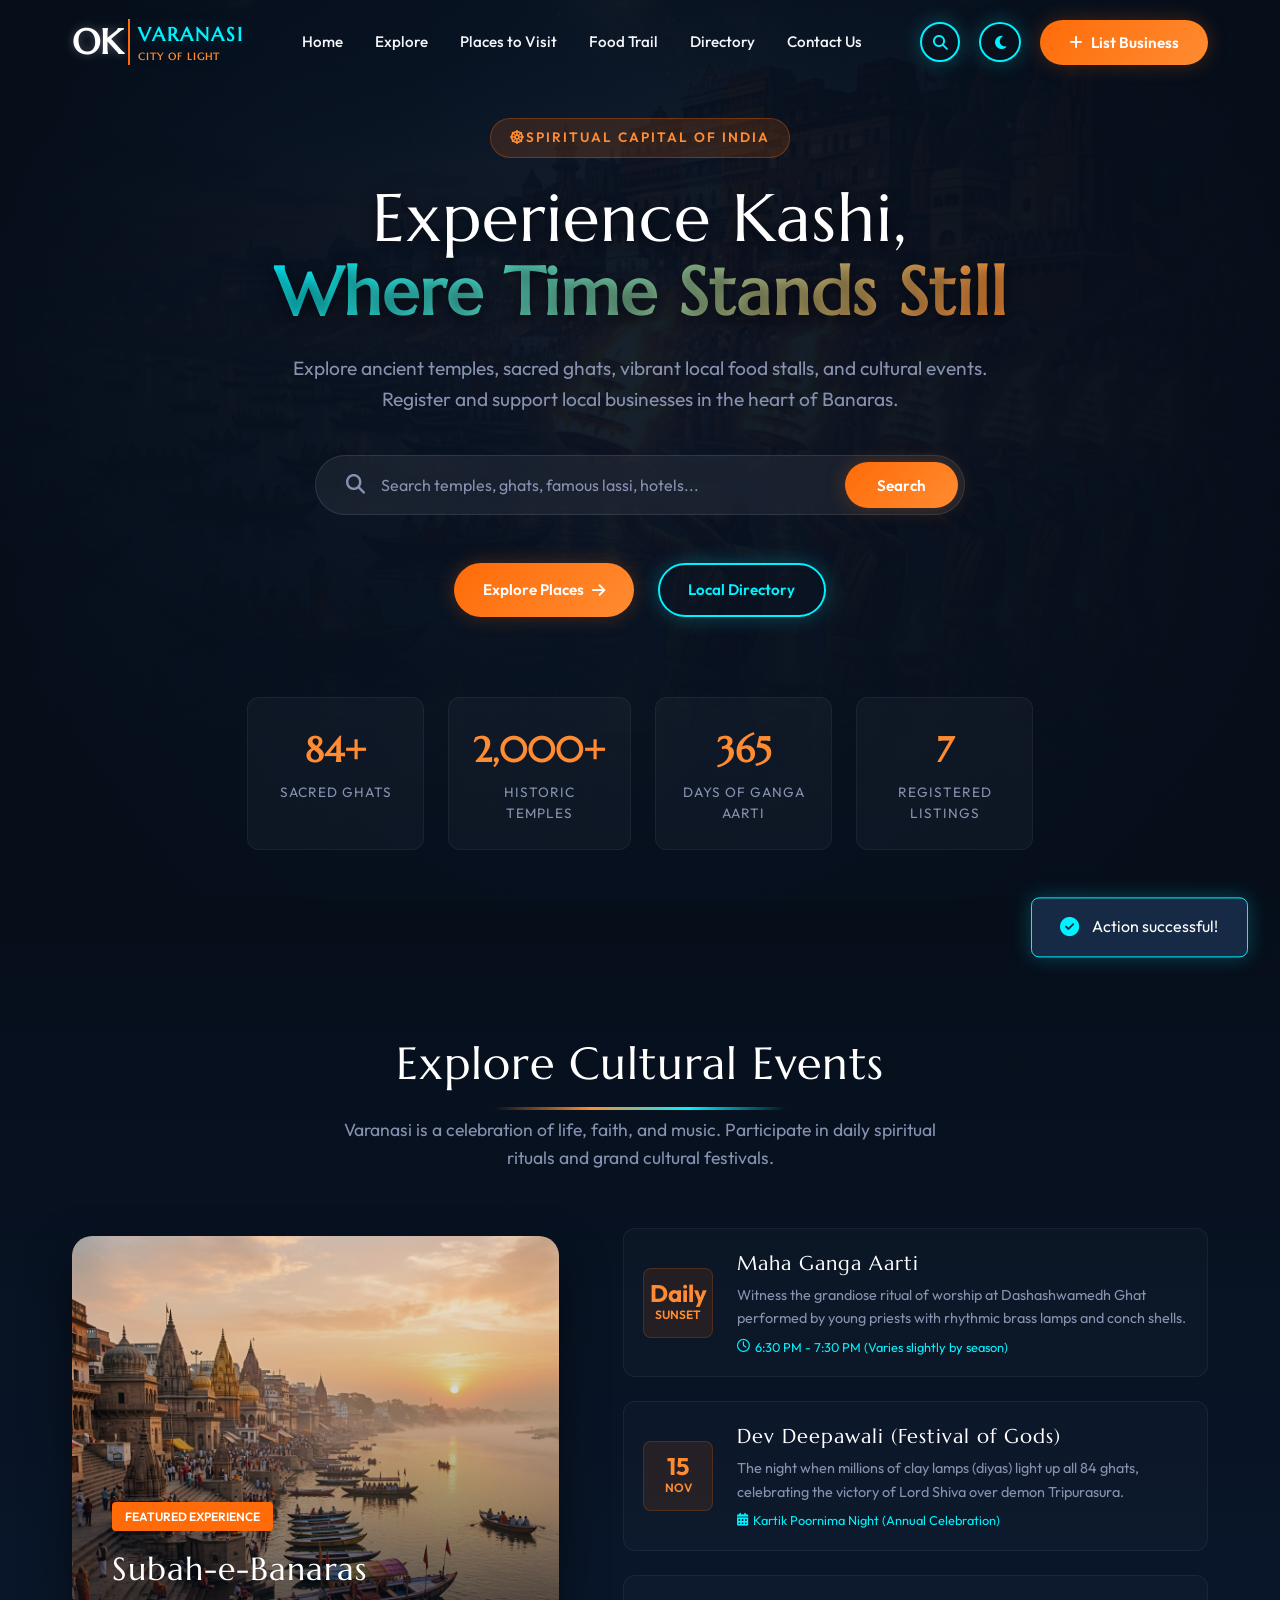
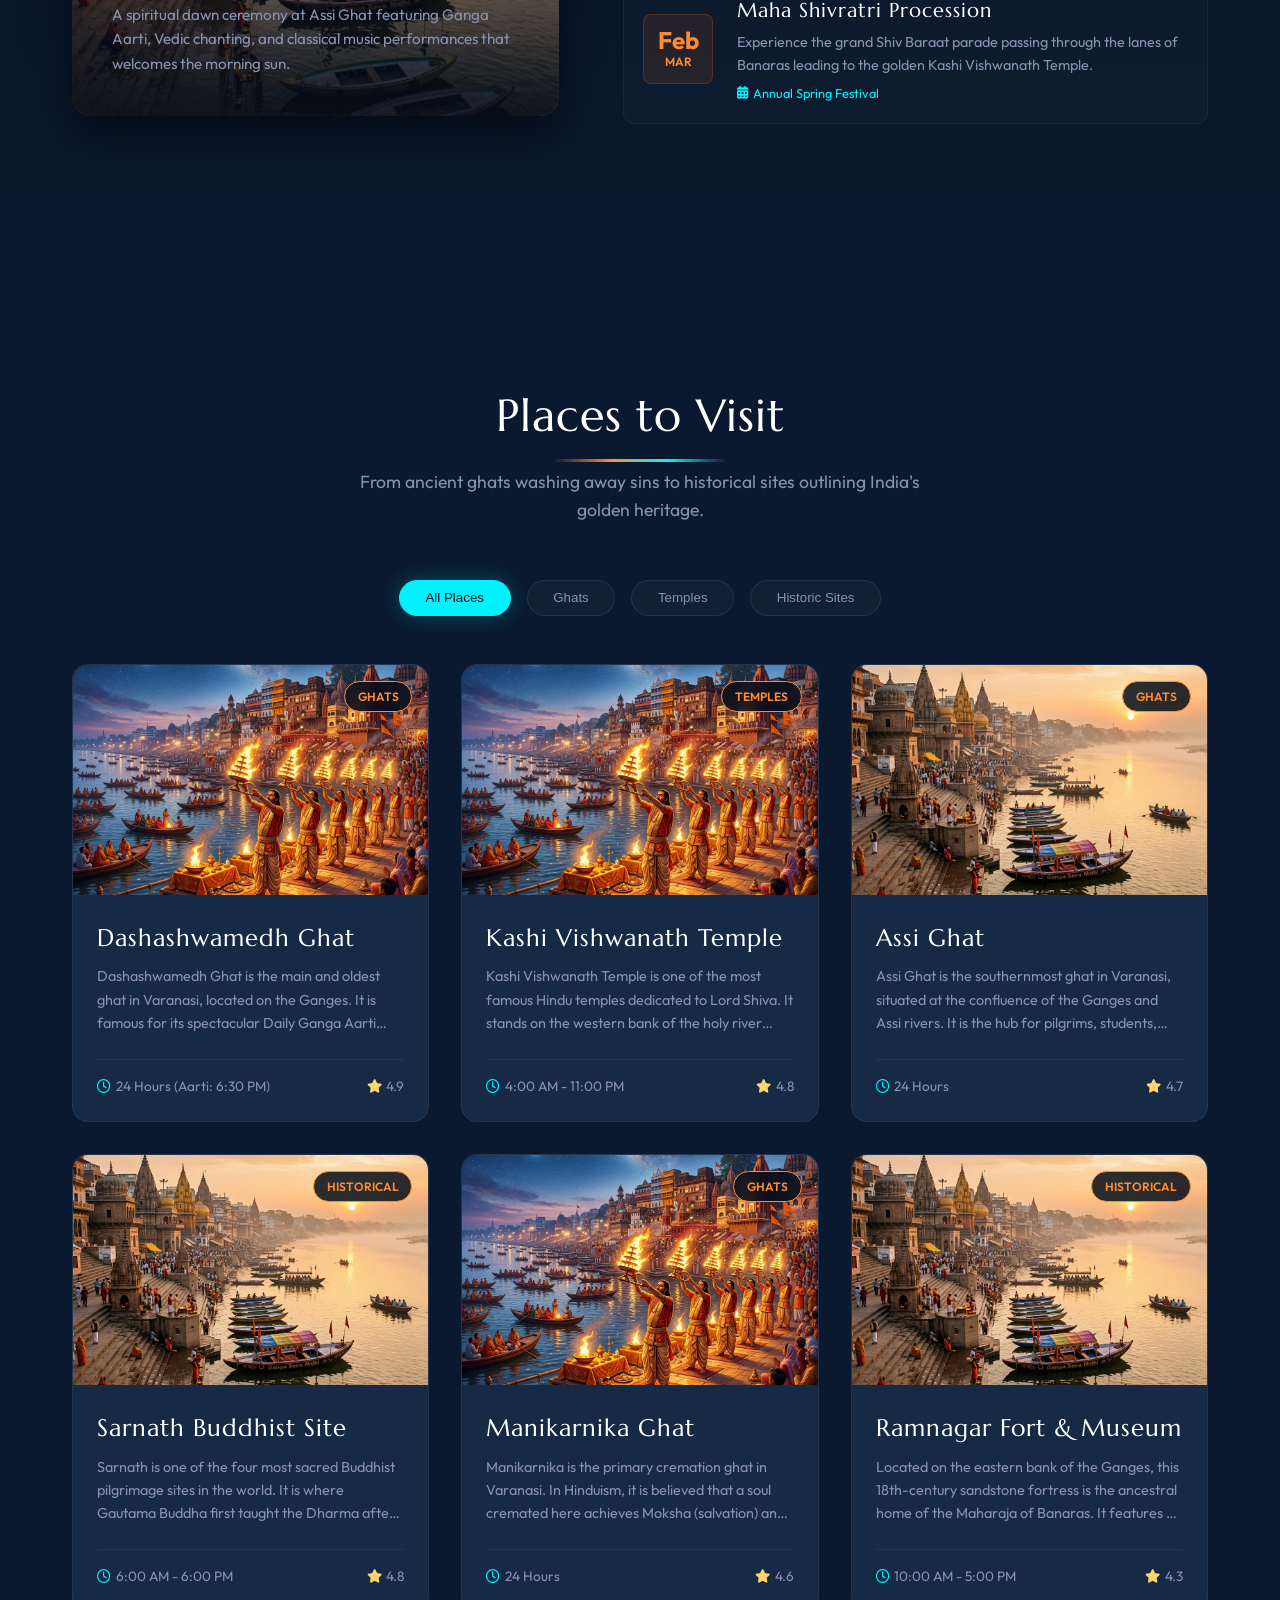
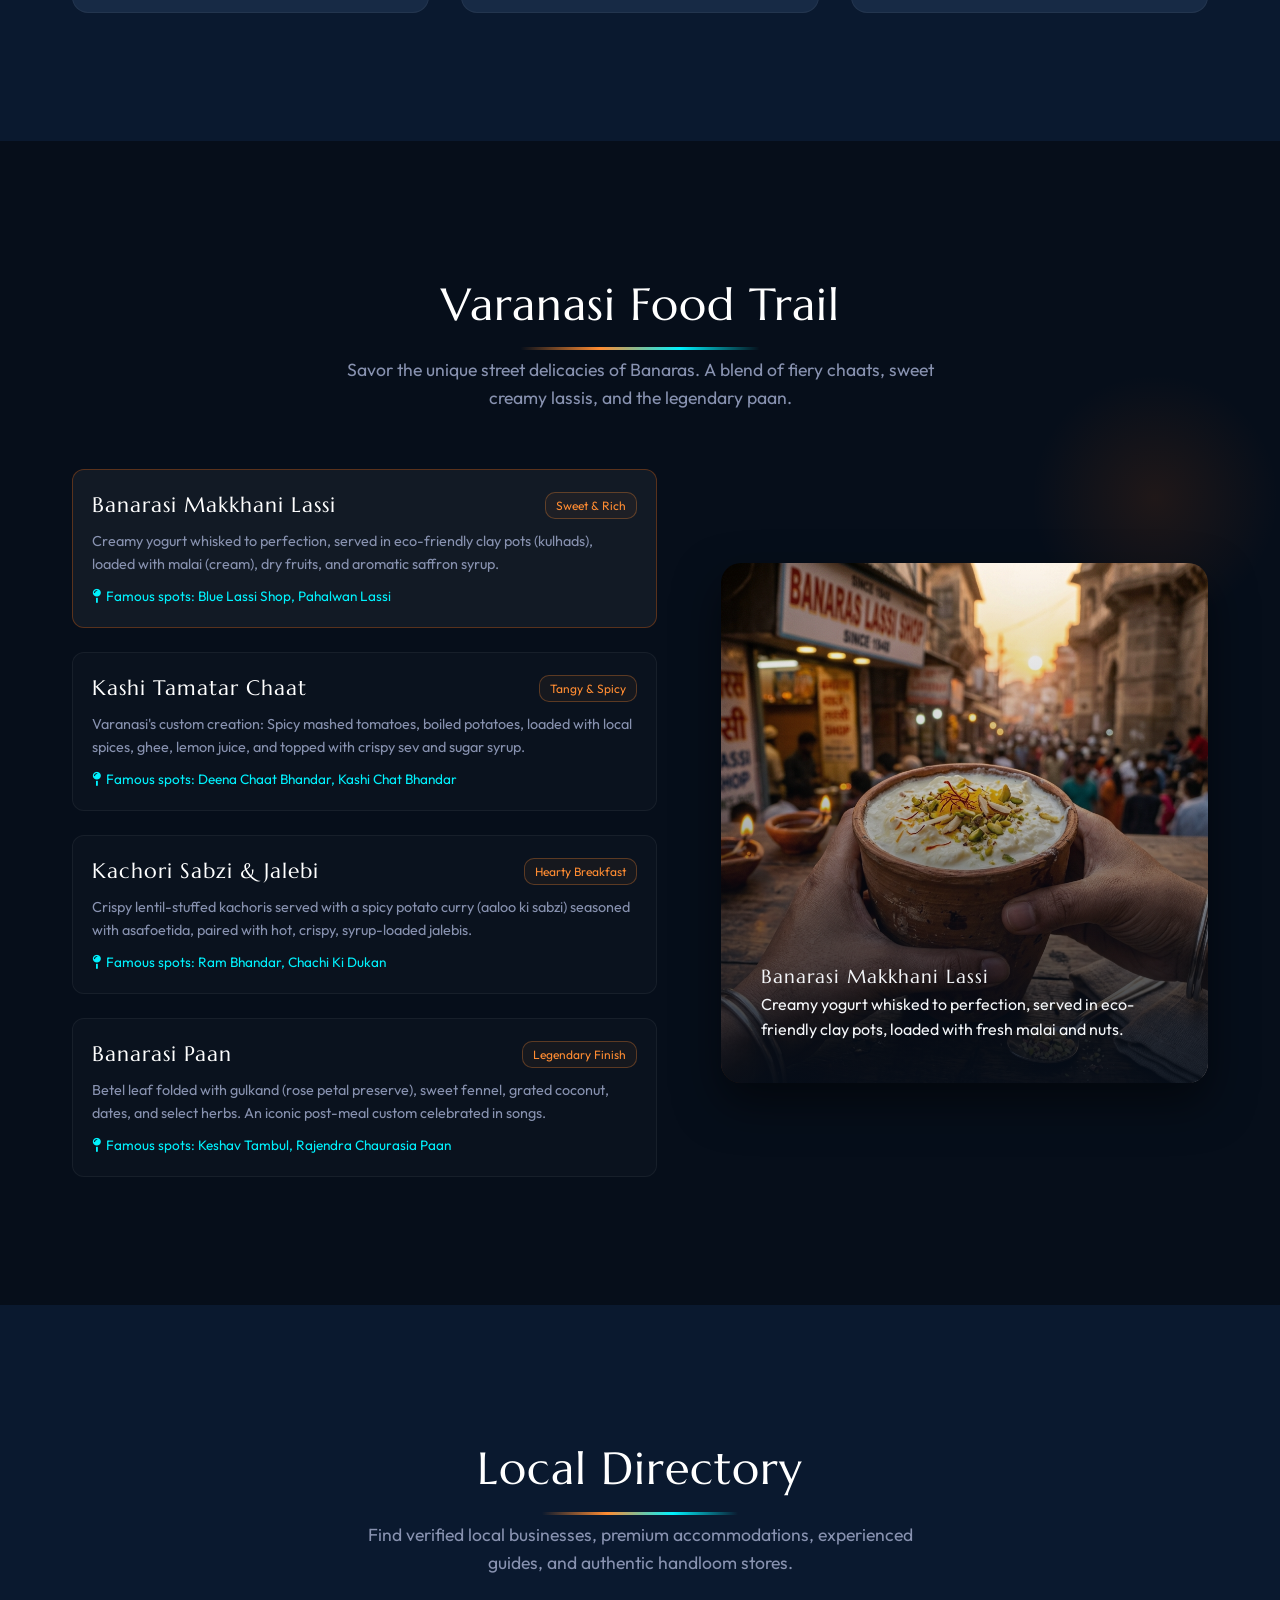
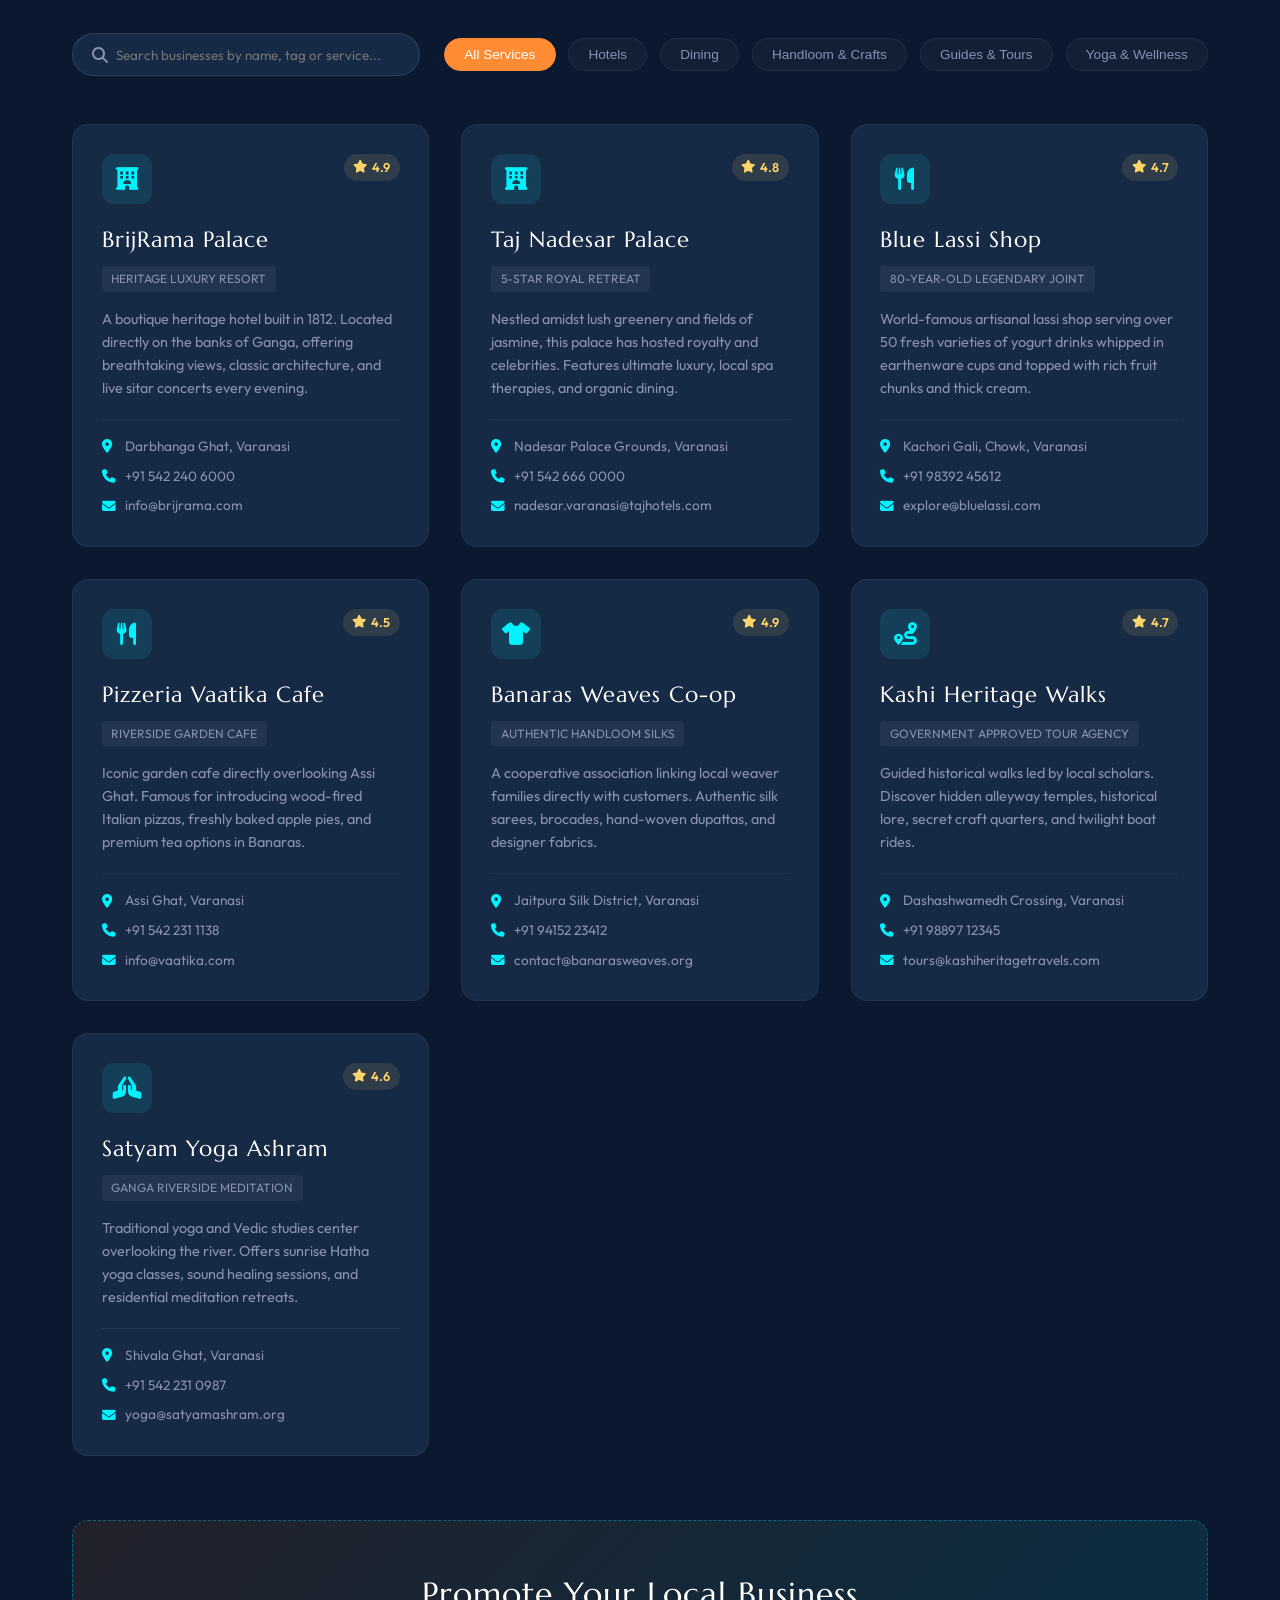
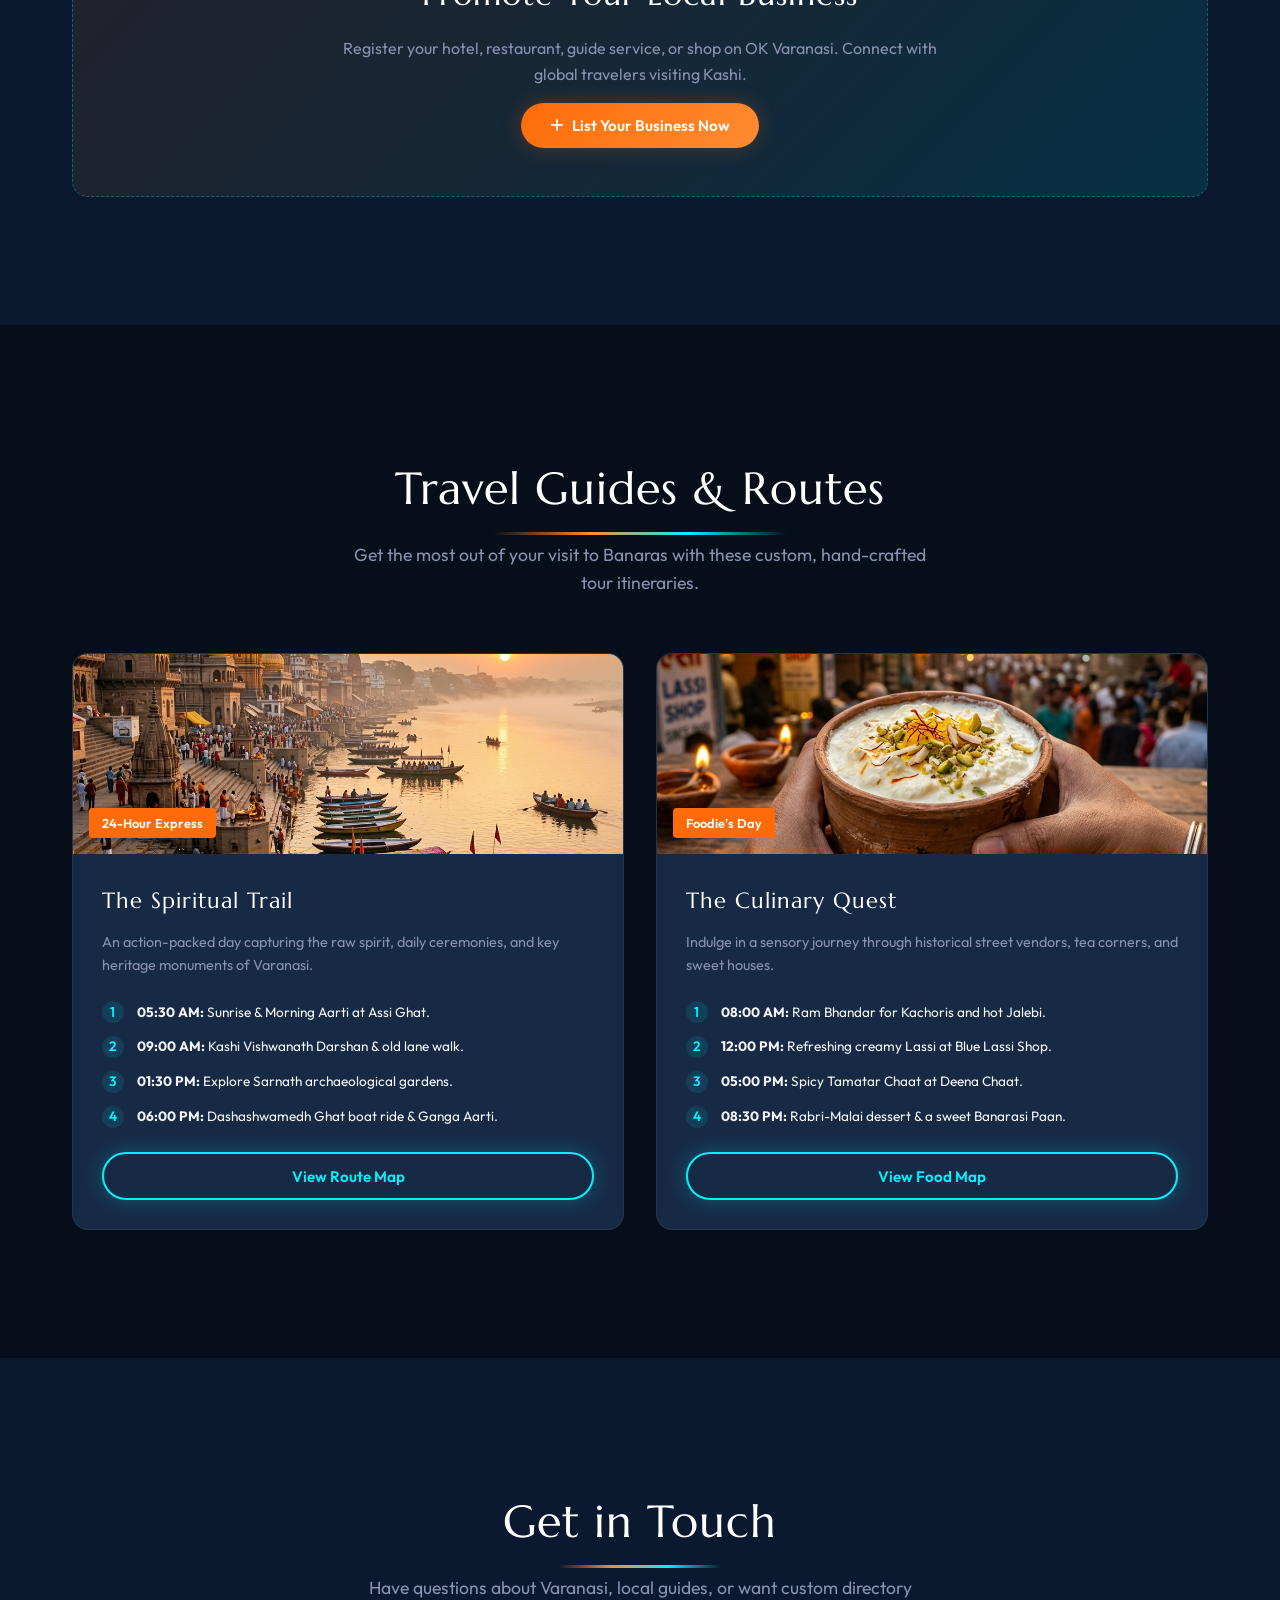
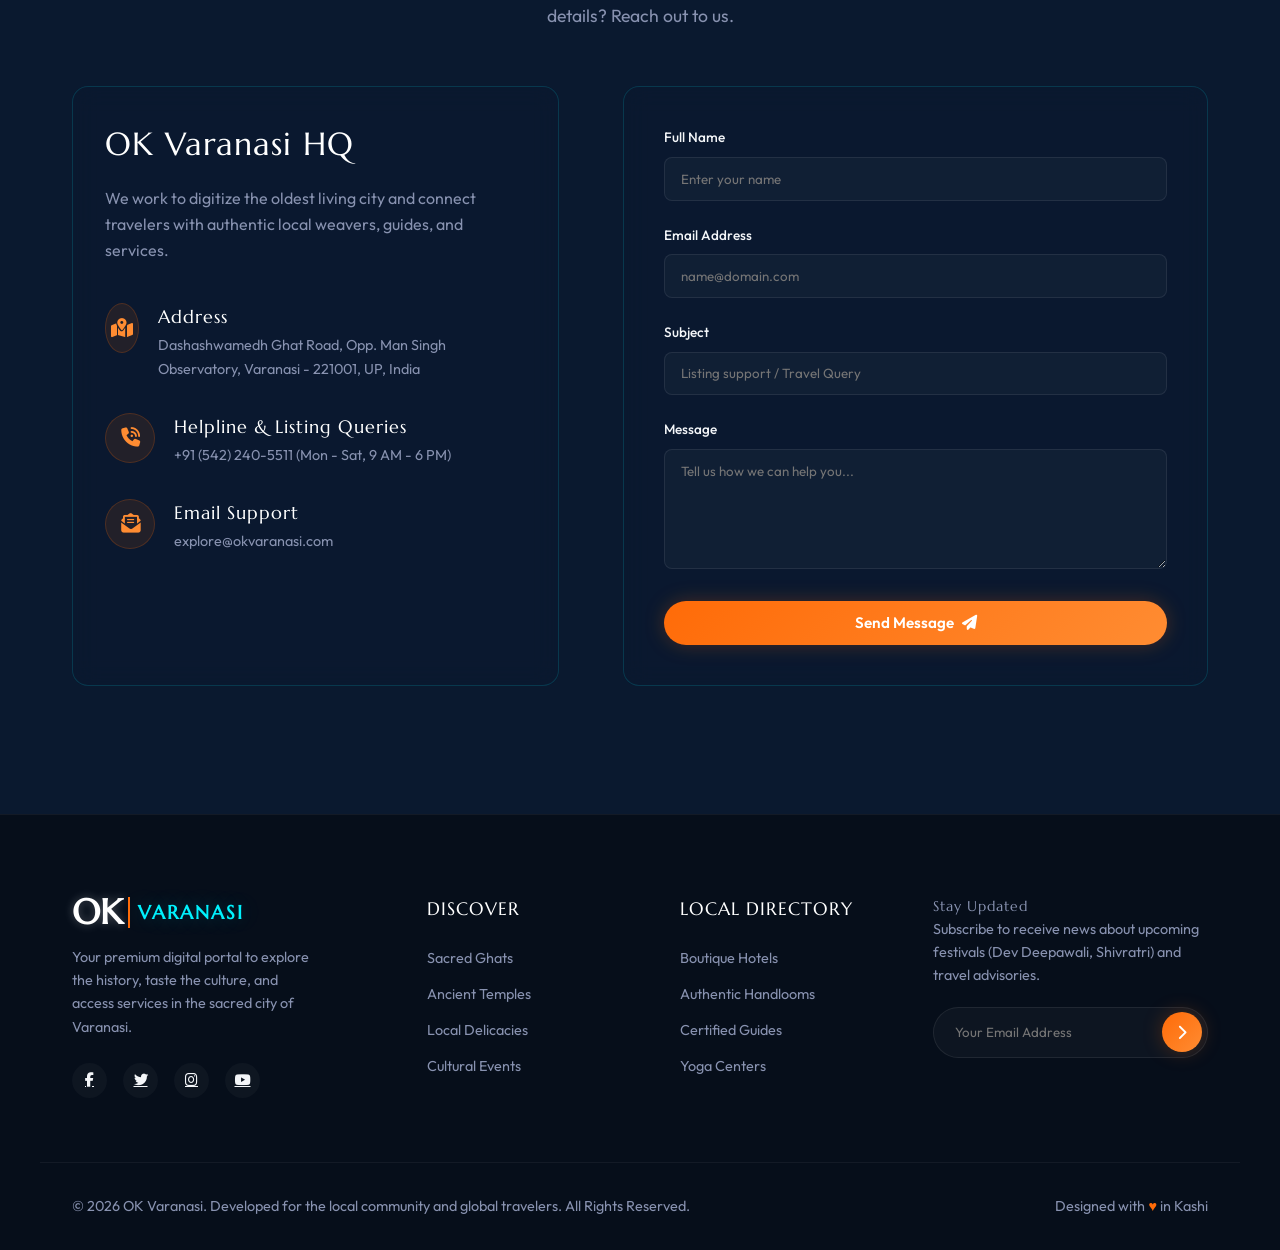
==== index.html @ 02445ad6 "create a page create a page and add dark and bright moo dand also add places page in this page  in t" ====
<!DOCTYPE html>
<html lang="en">
<head>
  <meta charset="UTF-8">
  <meta name="viewport" content="width=device-width, initial-scale=1.0">
  
  <!-- SEO Tags -->
  <title>OK Varanasi - Local Directory & Travel Guide to Varanasi City</title>
  <meta name="description" content="Discover Varanasi (Kashi), the spiritual capital of India. Explore top attractions (Ghats, Temples), local food trails, upcoming cultural events, travel guides, and a comprehensive local business directory.">
  <meta name="keywords" content="Varanasi, Kashi, Ghats, Temples, Ganga Aarti, Assi Ghat, Kashi Vishwanath, Banaras, Local Directory, Varanasi Guide">
  
  <!-- Google Fonts & Icon Libraries -->
  <link rel="stylesheet" href="https://cdnjs.cloudflare.com/ajax/libs/font-awesome/6.4.0/css/all.min.css">
  
  <!-- Local Styles -->
  <link rel="stylesheet" href="styles.css">
</head>
<body>

  <!-- Header Navigation -->
  <header id="main-header">
    <div class="container nav-container">
      <a href="#" class="logo" id="header-logo">
        <div class="logo-ok">OK</div>
        <div class="logo-varanasi">
          VARANASI
          <span class="logo-tagline">CITY OF LIGHT</span>
        </div>
      </a>
      
      <nav>
        <ul class="nav-menu" id="nav-menu">
          <li class="nav-item"><a href="#home">Home</a></li>
          <li class="nav-item"><a href="#explore">Explore</a></li>
          <li class="nav-item"><a href="places.html">Places to Visit</a></li>
          <li class="nav-item"><a href="#food">Food Trail</a></li>
          <li class="nav-item"><a href="#directory">Directory</a></li>
          <li class="nav-item"><a href="#contact">Contact Us</a></li>
          <li class="nav-item mobile-only-action">
            <button class="btn btn-primary" id="list-business-btn-mobile" style="width: 100%; margin-top: 1.5rem;">
              <i class="fa-solid fa-plus"></i> List Business
            </button>
          </li>
        </ul>
      </nav>
      
      <div class="nav-actions">
        <button class="btn btn-secondary btn-icon" id="quick-search-trigger" title="Quick Search">
          <i class="fa-solid fa-magnifying-glass"></i>
        </button>

        <button class="btn btn-secondary btn-icon" id="theme-toggle" title="Toggle theme" aria-label="Toggle theme">
       <i class="fa-solid fa-moon"></i>
       </button> 
        <button class="btn btn-primary" id="list-business-btn-nav">
          <i class="fa-solid fa-plus"></i> List Business
        </button>
      </div>

      
      
      <button class="mobile-toggle" id="mobile-menu-toggle" aria-label="Toggle Navigation">
        <i class="fa-solid fa-bars"></i>
      </button>
    </div>
  </header>

  <!-- Hero Section -->
  <section class="hero" id="home">
    <div class="hero-bg"></div>
    <div class="hero-overlay"></div>
    <div class="container hero-content">
      <div class="hero-glow-tag">
        <i class="fa-solid fa-dharmachakra"></i> Spiritual Capital of India
      </div>
      <h2>Experience Kashi,<br><span>Where Time Stands Still</span></h2>
      <p class="hero-description">
        Explore ancient temples, sacred ghats, vibrant local food stalls, and cultural events. Register and support local businesses in the heart of Banaras.
      </p>
      
      <!-- Hero Search Engine -->
      <div class="hero-search-wrapper">
        <div class="hero-search">
          <i class="fa-solid fa-magnifying-glass"></i>
          <input type="text" id="main-search-input" placeholder="Search temples, ghats, famous lassi, hotels...">
          <button class="btn btn-primary" id="main-search-btn">Search</button>
        </div>
      </div>
      
      <div class="hero-actions">
        <a href="#places" class="btn btn-primary">Explore Places <i class="fa-solid fa-arrow-right"></i></a>
        <a href="#directory" class="btn btn-secondary">Local Directory</a>
      </div>
      
      <!-- Quick Counters -->
      <div class="hero-stats">
        <div class="stat-item">
          <div class="stat-number">84+</div>
          <div class="stat-label">Sacred Ghats</div>
        </div>
        <div class="stat-item">
          <div class="stat-number">2,000+</div>
          <div class="stat-label">Historic Temples</div>
        </div>
        <div class="stat-item">
          <div class="stat-number">365</div>
          <div class="stat-label">Days of Ganga Aarti</div>
        </div>
        <div class="stat-item" id="active-businesses-counter">
          <div class="stat-number">150+</div>
          <div class="stat-label">Registered Listings</div>
        </div>
      </div>
    </div>
  </section>

  <!-- Explore & Cultural Calendar Section -->
  <section class="explore-section" id="explore">
    <div class="container">
      <h2 class="section-title">Explore Cultural Events</h2>
      <p class="section-subtitle">Varanasi is a celebration of life, faith, and music. Participate in daily spiritual rituals and grand cultural festivals.</p>
      
      <div class="explore-grid">
        <div class="explore-visual">
          <img src="assets/varanasi_ghats.png" alt="Subah-e-Banaras Morning View">
          <div class="explore-visual-overlay">
            <span class="explore-tag">Featured Experience</span>
            <h3>Subah-e-Banaras</h3>
            <p>A spiritual dawn ceremony at Assi Ghat featuring Ganga Aarti, Vedic chanting, and classical music performances that welcomes the morning sun.</p>
          </div>
        </div>
        
        <div class="event-list">
          <div class="event-card" data-event="ganga-aarti">
            <div class="event-date">
              <span class="day">Daily</span>
              <span class="month">Sunset</span>
            </div>
            <div class="event-details">
              <h4>Maha Ganga Aarti</h4>
              <p>Witness the grandiose ritual of worship at Dashashwamedh Ghat performed by young priests with rhythmic brass lamps and conch shells.</p>
              <div class="event-time">
                <i class="fa-regular fa-clock"></i> 6:30 PM - 7:30 PM (Varies slightly by season)
              </div>
            </div>
          </div>
          
          <div class="event-card" data-event="dev-deepawali">
            <div class="event-date">
              <span class="day">15</span>
              <span class="month">Nov</span>
            </div>
            <div class="event-details">
              <h4>Dev Deepawali (Festival of Gods)</h4>
              <p>The night when millions of clay lamps (diyas) light up all 84 ghats, celebrating the victory of Lord Shiva over demon Tripurasura.</p>
              <div class="event-time">
                <i class="fa-solid fa-calendar-days"></i> Kartik Poornima Night (Annual Celebration)
              </div>
            </div>
          </div>
          
          <div class="event-card" data-event="mahashivratri">
            <div class="event-date">
              <span class="day">Feb</span>
              <span class="month">Mar</span>
            </div>
            <div class="event-details">
              <h4>Maha Shivratri Procession</h4>
              <p>Experience the grand Shiv Baraat parade passing through the lanes of Banaras leading to the golden Kashi Vishwanath Temple.</p>
              <div class="event-time">
                <i class="fa-solid fa-calendar-days"></i> Annual Spring Festival
              </div>
            </div>
          </div>
        </div>
      </div>
    </div>
  </section>

  <!-- Places to Visit Section -->
  <section class="places-section" id="places">
    <div class="container">
      <h2 class="section-title">Places to Visit</h2>
      <p class="section-subtitle">From ancient ghats washing away sins to historical sites outlining India's golden heritage.</p>
      
      <!-- Filter Tabs -->
      <div class="places-filters">
        <button class="filter-btn active" data-filter="all">All Places</button>
        <button class="filter-btn" data-filter="ghats">Ghats</button>
        <button class="filter-btn" data-filter="temples">Temples</button>
        <button class="filter-btn" data-filter="historical">Historic Sites</button>
      </div>
      
      <!-- Place Cards Grid -->
      <div class="places-grid" id="places-grid">
        <!-- Rendered dynamically by JavaScript to support details & search -->
      </div>
    </div>
  </section>

  <!-- Food Trail Section -->
  <section class="food-section" id="food">
    <div class="container">
      <h2 class="section-title">Varanasi Food Trail</h2>
      <p class="section-subtitle">Savor the unique street delicacies of Banaras. A blend of fiery chaats, sweet creamy lassis, and the legendary paan.</p>
      
      <div class="food-grid">
        <!-- Event List acting as Food Menu -->
        <div class="food-menu-list">
          <div class="food-item active" data-img="assets/varanasi_food.png" data-food="lassi">
            <div class="food-header">
              <h4>Banarasi Makkhani Lassi</h4>
              <span class="food-tag">Sweet & Rich</span>
            </div>
            <p>Creamy yogurt whisked to perfection, served in eco-friendly clay pots (kulhads), loaded with malai (cream), dry fruits, and aromatic saffron syrup.</p>
            <div class="food-places">
              <i class="fa-solid fa-map-pin"></i> Famous spots: Blue Lassi Shop, Pahalwan Lassi
            </div>
          </div>
          
          <div class="food-item" data-img="chaat-showcase" data-food="chaat">
            <div class="food-header">
              <h4>Kashi Tamatar Chaat</h4>
              <span class="food-tag">Tangy & Spicy</span>
            </div>
            <p>Varanasi's custom creation: Spicy mashed tomatoes, boiled potatoes, loaded with local spices, ghee, lemon juice, and topped with crispy sev and sugar syrup.</p>
            <div class="food-places">
              <i class="fa-solid fa-map-pin"></i> Famous spots: Deena Chaat Bhandar, Kashi Chat Bhandar
            </div>
          </div>
          
          <div class="food-item" data-img="kachori-showcase" data-food="kachori">
            <div class="food-header">
              <h4>Kachori Sabzi & Jalebi</h4>
              <span class="food-tag">Hearty Breakfast</span>
            </div>
            <p>Crispy lentil-stuffed kachoris served with a spicy potato curry (aaloo ki sabzi) seasoned with asafoetida, paired with hot, crispy, syrup-loaded jalebis.</p>
            <div class="food-places">
              <i class="fa-solid fa-map-pin"></i> Famous spots: Ram Bhandar, Chachi Ki Dukan
            </div>
          </div>
          
          <div class="food-item" data-img="paan-showcase" data-food="paan">
            <div class="food-header">
              <h4>Banarasi Paan</h4>
              <span class="food-tag">Legendary Finish</span>
            </div>
            <p>Betel leaf folded with gulkand (rose petal preserve), sweet fennel, grated coconut, dates, and select herbs. An iconic post-meal custom celebrated in songs.</p>
            <div class="food-places">
              <i class="fa-solid fa-map-pin"></i> Famous spots: Keshav Tambul, Rajendra Chaurasia Paan
            </div>
          </div>
        </div>

        <div class="food-showcase">
          <img src="assets/varanasi_food.png" id="food-showcase-img" alt="Varanasi Food Delicacy">
          <div class="food-showcase-overlay">
            <h3 id="food-showcase-title">Banarasi Makkhani Lassi</h3>
            <p id="food-showcase-desc">Creamy yogurt whisked to perfection, served in eco-friendly clay pots, loaded with fresh malai and nuts.</p>
          </div>
        </div>
      </div>
    </div>
  </section>

  <!-- Local Business Directory Section -->
  <section class="directory-section" id="directory">
    <div class="container">
      <h2 class="section-title">Local Directory</h2>
      <p class="section-subtitle">Find verified local businesses, premium accommodations, experienced guides, and authentic handloom stores.</p>
      
      <!-- Directory Control bar -->
      <div class="directory-controls">
        <div class="directory-search-bar">
          <i class="fa-solid fa-magnifying-glass"></i>
          <input type="text" id="dir-search-input" placeholder="Search businesses by name, tag or service...">
        </div>
        
        <div class="directory-filters-container">
          <button class="dir-filter-btn active" data-category="all">All Services</button>
          <button class="dir-filter-btn" data-category="hotels">Hotels</button>
          <button class="dir-filter-btn" data-category="food">Dining</button>
          <button class="dir-filter-btn" data-category="handlooms">Handloom & Crafts</button>
          <button class="dir-filter-btn" data-category="guides">Guides & Tours</button>
          <button class="dir-filter-btn" data-category="wellness">Yoga & Wellness</button>
        </div>
      </div>
      
      <!-- Directory Grid -->
      <div class="directory-grid" id="directory-grid">
        <!-- Content will be injected dynamically -->
      </div>
    </div>
  </section>

  <!-- Travel Guides & Itineraries Section -->
  <section class="guides-section" id="guides">
    <div class="container">
      <h2 class="section-title">Travel Guides & Routes</h2>
      <p class="section-subtitle">Get the most out of your visit to Banaras with these custom, hand-crafted tour itineraries.</p>
      
      <div class="guides-grid">
        <!-- Guide Card 1 -->
        <div class="guide-card">
          <div class="guide-banner">
            <img src="assets/varanasi_ghats.png" alt="24 Hours Varanasi Guide">
            <span class="guide-duration">24-Hour Express</span>
          </div>
          <div class="guide-card-content">
            <h3>The Spiritual Trail</h3>
            <p>An action-packed day capturing the raw spirit, daily ceremonies, and key heritage monuments of Varanasi.</p>
            <div class="guide-steps">
              <div class="guide-step">
                <span class="guide-step-num">1</span>
                <span class="guide-step-text"><strong>05:30 AM:</strong> Sunrise & Morning Aarti at Assi Ghat.</span>
              </div>
              <div class="guide-step">
                <span class="guide-step-num">2</span>
                <span class="guide-step-text"><strong>09:00 AM:</strong> Kashi Vishwanath Darshan & old lane walk.</span>
              </div>
              <div class="guide-step">
                <span class="guide-step-num">3</span>
                <span class="guide-step-text"><strong>01:30 PM:</strong> Explore Sarnath archaeological gardens.</span>
              </div>
              <div class="guide-step">
                <span class="guide-step-num">4</span>
                <span class="guide-step-text"><strong>06:00 PM:</strong> Dashashwamedh Ghat boat ride & Ganga Aarti.</span>
              </div>
            </div>
            <button class="btn btn-secondary btn-full-width" id="read-guide-spiritual">View Route Map</button>
          </div>
        </div>

        <!-- Guide Card 2 -->
        <div class="guide-card">
          <div class="guide-banner">
            <img src="assets/varanasi_food.png" alt="Food Trail Guide">
            <span class="guide-duration">Foodie's Day</span>
          </div>
          <div class="guide-card-content">
            <h3>The Culinary Quest</h3>
            <p>Indulge in a sensory journey through historical street vendors, tea corners, and sweet houses.</p>
            <div class="guide-steps">
              <div class="guide-step">
                <span class="guide-step-num">1</span>
                <span class="guide-step-text"><strong>08:00 AM:</strong> Ram Bhandar for Kachoris and hot Jalebi.</span>
              </div>
              <div class="guide-step">
                <span class="guide-step-num">2</span>
                <span class="guide-step-text"><strong>12:00 PM:</strong> Refreshing creamy Lassi at Blue Lassi Shop.</span>
              </div>
              <div class="guide-step">
                <span class="guide-step-num">3</span>
                <span class="guide-step-text"><strong>05:00 PM:</strong> Spicy Tamatar Chaat at Deena Chaat.</span>
              </div>
              <div class="guide-step">
                <span class="guide-step-num">4</span>
                <span class="guide-step-text"><strong>08:30 PM:</strong> Rabri-Malai dessert & a sweet Banarasi Paan.</span>
              </div>
            </div>
            <button class="btn btn-secondary btn-full-width" id="read-guide-culinary">View Food Map</button>
          </div>
        </div>
      </div>
    </div>
  </section>

  <!-- Contact Us Section -->
  <section class="contact-section" id="contact">
    <div class="container">
      <h2 class="section-title">Get in Touch</h2>
      <p class="section-subtitle">Have questions about Varanasi, local guides, or want custom directory details? Reach out to us.</p>
      
      <div class="contact-grid">
        <div class="contact-info-panel glass-panel">
          <h3>OK Varanasi HQ</h3>
          <p>We work to digitize the oldest living city and connect travelers with authentic local weavers, guides, and services.</p>
          
          <div class="contact-details">
            <div class="contact-detail-item">
              <div class="contact-icon"><i class="fa-solid fa-map-location-dot"></i></div>
              <div class="contact-text">
                <h4>Address</h4>
                <p>Dashashwamedh Ghat Road, Opp. Man Singh Observatory, Varanasi - 221001, UP, India</p>
              </div>
            </div>
            
            <div class="contact-detail-item">
              <div class="contact-icon"><i class="fa-solid fa-phone-volume"></i></div>
              <div class="contact-text">
                <h4>Helpline & Listing Queries</h4>
                <p>+91 (542) 240-5511 (Mon - Sat, 9 AM - 6 PM)</p>
              </div>
            </div>
            
            <div class="contact-detail-item">
              <div class="contact-icon"><i class="fa-solid fa-envelope-open-text"></i></div>
              <div class="contact-text">
                <h4>Email Support</h4>
                <p>explore@okvaranasi.com</p>
              </div>
            </div>
          </div>
        </div>
        
        <div class="contact-form-panel glass-panel">
          <form id="contact-us-form">
            <div class="form-group">
              <label for="contact-name">Full Name</label>
              <input type="text" id="contact-name" class="form-control" placeholder="Enter your name" required>
            </div>
            <div class="form-group">
              <label for="contact-email">Email Address</label>
              <input type="email" id="contact-email" class="form-control" placeholder="name@domain.com" required>
            </div>
            <div class="form-group">
              <label for="contact-subject">Subject</label>
              <input type="text" id="contact-subject" class="form-control" placeholder="Listing support / Travel Query" required>
            </div>
            <div class="form-group">
              <label for="contact-message">Message</label>
              <textarea id="contact-message" class="form-control" placeholder="Tell us how we can help you..." required></textarea>
            </div>
            <button type="submit" class="btn btn-primary" style="width: 100%">
              Send Message <i class="fa-solid fa-paper-plane"></i>
            </button>
          </form>
        </div>
      </div>
    </div>
  </section>

  <!-- Footer -->
  <footer>
    <div class="container footer-grid">
      <div class="footer-brand">
        <a href="#" class="logo">
          <div class="logo-ok">OK</div>
          <div class="logo-varanasi">VARANASI</div>
        </a>
        <p>Your premium digital portal to explore the history, taste the culture, and access services in the sacred city of Varanasi.</p>
        <div class="footer-socials">
          <a href="#" aria-label="Facebook"><i class="fa-brands fa-facebook-f"></i></a>
          <a href="#" aria-label="Twitter"><i class="fa-brands fa-twitter"></i></a>
          <a href="#" aria-label="Instagram"><i class="fa-brands fa-instagram"></i></a>
          <a href="#" aria-label="YouTube"><i class="fa-brands fa-youtube"></i></a>
        </div>
      </div>
      
      <div class="footer-links-col">
        <h4>Discover</h4>
        <ul>
          <li><a href="#places">Sacred Ghats</a></li>
          <li><a href="#places">Ancient Temples</a></li>
          <li><a href="#food">Local Delicacies</a></li>
          <li><a href="#explore">Cultural Events</a></li>
        </ul>
      </div>

      <div class="footer-links-col">
        <h4>Local Directory</h4>
        <ul>
          <li><a href="#directory">Boutique Hotels</a></li>
          <li><a href="#directory">Authentic Handlooms</a></li>
          <li><a href="#directory">Certified Guides</a></li>
          <li><a href="#directory">Yoga Centers</a></li>
        </ul>
      </div>

      <div class="footer-newsletter">
        <h4>Stay Updated</h4>
        <p>Subscribe to receive news about upcoming festivals (Dev Deepawali, Shivratri) and travel advisories.</p>
        <form class="newsletter-form" id="newsletter-form">
          <input type="email" placeholder="Your Email Address" required>
          <button type="submit" class="btn btn-primary" aria-label="Subscribe"><i class="fa-solid fa-chevron-right"></i></button>
        </form>
      </div>
    </div>
    
    <div class="container footer-bottom">
      <p>&copy; 2026 OK Varanasi. Developed for the local community and global travelers. All Rights Reserved.</p>
      <p>Designed with <span style="color: var(--color-saffron)">♥</span> in Kashi</p>
    </div>
  </footer>

  <!-- ==========================================
       Modals & Overlays
       ========================================== */ -->

  <!-- Modal 1: Place Details -->
  <div class="modal-overlay" id="place-detail-modal">
    <div class="modal-content">
      <button class="modal-close" id="place-modal-close" aria-label="Close Modal">&times;</button>
      <div class="modal-title" id="place-modal-title">Place Details</div>
      <div id="place-modal-body">
        <!-- Loaded dynamically by JS -->
      </div>
    </div>
  </div>

  <!-- Modal 2: Add Business Listing Form -->
  <div class="modal-overlay" id="add-business-modal">
    <div class="modal-content">
      <button class="modal-close" id="business-modal-close" aria-label="Close Modal">&times;</button>
      <div class="modal-title"><i class="fa-solid fa-store" style="color: var(--color-cyan-glow)"></i> Add Your Local Business</div>
      <form id="add-business-form">
        <div class="form-group">
          <label for="biz-name">Business Name *</label>
          <input type="text" id="biz-name" class="form-control" placeholder="e.g., Banaras Handloom Weavers Coop" required>
        </div>
        
        <div class="form-group">
          <label for="biz-category">Category *</label>
          <select id="biz-category" class="form-control" required>
            <option value="" disabled selected>Select a business category</option>
            <option value="hotels">Hotel / Accommodation</option>
            <option value="food">Restaurant / Cafe / Food Joint</option>
            <option value="handlooms">Handloom & Crafts Store</option>
            <option value="guides">Travel Agency / Local Guide</option>
            <option value="wellness">Yoga & Meditation Center</option>
          </select>
        </div>

        <div class="form-group">
          <label for="biz-tag">Short Subtitle / Tag *</label>
          <input type="text" id="biz-tag" class="form-control" placeholder="e.g., Authentic Silk Sarees or 5-Star Luxury Resort" required>
        </div>
        
        <div class="form-group">
          <label for="biz-phone">Phone Number *</label>
          <input type="tel" id="biz-phone" class="form-control" placeholder="e.g., +91 98765 43210" required>
        </div>
        
        <div class="form-group">
          <label for="biz-email">Email Address</label>
          <input type="email" id="biz-email" class="form-control" placeholder="contact@business.com">
        </div>
        
        <div class="form-group">
          <label for="biz-address">Physical Address *</label>
          <input type="text" id="biz-address" class="form-control" placeholder="e.g., Godowlia Crossing, Varanasi" required>
        </div>
        
        <div class="form-group">
          <label for="biz-desc">Short Description *</label>
          <textarea id="biz-desc" class="form-control" placeholder="Describe the products, services, or specialty of your business..." required></textarea>
        </div>
        
        <button type="submit" class="btn btn-primary" style="width: 100%">
          Submit Business Listing <i class="fa-solid fa-circle-check"></i>
        </button>
      </form>
    </div>
  </div>

  <!-- Toast Notification System -->
  <div class="toast-notification" id="toast-notify">
    <i class="fa-solid fa-circle-check"></i>
    <span id="toast-text">Action successful!</span>
  </div>

  <!-- App Logic script -->
  <script src="app.js"></script>
</body>
</html>
---- styles.css ----
/* ==========================================
   OK Varanasi - Core Design & Styling System
   ========================================== */

/* Importing Premium Fonts */
@import url('https://fonts.googleapis.com/css2?family=Marcellus&family=Outfit:wght@300;400;500;600;700;800&display=swap');

/* Design System Variables */
:root {
  --color-saffron: #FF6B08;
  --color-marigold: #FF8C32;
  --color-navy-deep: #060E1A;
  --color-navy-dark: #0A192F;
  --color-navy-mid: #172A45;
  --color-cyan-glow: #00F2FE;
  --color-gold: #FFD56B;
  --color-text-light: #F4F6F9;
  --color-text-muted: #8892B0;
  --color-white: #FFFFFF;
  --color-glass-bg: rgba(10, 25, 47, 0.7);
  --color-glass-border: rgba(0, 242, 254, 0.15);
  
  --font-heading: 'Marcellus', serif;
  --font-body: 'Outfit', sans-serif;
  
  --transition-smooth: all 0.35s cubic-bezier(0.4, 0, 0.2, 1);
  --shadow-glow: 0 0 20px rgba(0, 242, 254, 0.25);
  --shadow-saffron: 0 0 20px rgba(255, 107, 8, 0.25);
}

/* Global Reset & Base Styles */
* {
  margin: 0;
  padding: 0;
  box-sizing: border-box;
  scroll-behavior: smooth;
}

body {
  font-family: var(--font-body);
  background-color: var(--color-navy-deep);
  color: var(--color-text-light);
  line-height: 1.6;
  overflow-x: hidden;
}

/* Scrollbar Customization */
::-webkit-scrollbar {
  width: 10px;
}
::-webkit-scrollbar-track {
  background: var(--color-navy-deep);
}
::-webkit-scrollbar-thumb {
  background: linear-gradient(var(--color-saffron), var(--color-marigold));
  border-radius: 5px;
}
::-webkit-scrollbar-thumb:hover {
  background: var(--color-cyan-glow);
}

/* Reusable Components & Typography */
h1, h2, h3, h4, h5, h6 {
  font-family: var(--font-heading);
  font-weight: normal;
  letter-spacing: 1px;
}

.section-title {
  font-size: 2.8rem;
  text-align: center;
  margin-bottom: 1rem;
  color: var(--color-white);
  position: relative;
  display: inline-block;
  left: 50%;
  transform: translateX(-50%);
}

.section-title::after {
  content: '';
  position: absolute;
  bottom: -10px;
  left: 20%;
  width: 60%;
  height: 3px;
  background: linear-gradient(90deg, transparent, var(--color-marigold), var(--color-cyan-glow), transparent);
}

.section-subtitle {
  text-align: center;
  color: var(--color-text-muted);
  max-width: 600px;
  margin: 0 auto 3.5rem auto;
  font-size: 1.1rem;
}

.container {
  max-width: 1200px;
  margin: 0 auto;
  padding: 0 2rem;
}

/* Buttons */
.btn {
  display: inline-flex;
  align-items: center;
  justify-content: center;
  padding: 0.8rem 1.8rem;
  font-family: var(--font-body);
  font-size: 0.95rem;
  font-weight: 600;
  border-radius: 30px;
  cursor: pointer;
  transition: var(--transition-smooth);
  text-decoration: none;
  border: none;
  gap: 0.5rem;
}

.btn-primary {
  background: linear-gradient(135deg, var(--color-saffron), var(--color-marigold));
  color: var(--color-white);
  box-shadow: var(--shadow-saffron);
}

.btn-primary:hover {
  transform: translateY(-3px);
  box-shadow: 0 8px 25px rgba(255, 107, 8, 0.45);
}

.btn-secondary {
  background: transparent;
  border: 2px solid var(--color-cyan-glow);
  color: var(--color-cyan-glow);
  box-shadow: var(--shadow-glow);
}

.btn-secondary:hover {
  background: var(--color-cyan-glow);
  color: var(--color-navy-deep);
  transform: translateY(-3px);
}

.btn-icon {
  width: 40px;
  height: 40px;
  border-radius: 50%;
  padding: 0;
}

.mobile-only-action {
  display: none;
}

/* Glassmorphism Containers */
.glass-panel {
  background: var(--color-glass-bg);
  backdrop-filter: blur(12px);
  -webkit-backdrop-filter: blur(12px);
  border: 1px solid var(--color-glass-border);
  border-radius: 16px;
  padding: 2rem;
  transition: var(--transition-smooth);
}

.glass-panel:hover {
  border-color: rgba(0, 242, 254, 0.35);
  box-shadow: var(--shadow-glow);
}

/* ==========================================
   Header & Navigation
   ========================================== */
header {
  position: fixed;
  top: 0;
  left: 0;
  width: 100%;
  z-index: 1000;
  transition: var(--transition-smooth);
  padding: 1.2rem 0;
}

header.scrolled {
  background: rgba(6, 14, 26, 0.85);
  backdrop-filter: blur(15px);
  -webkit-backdrop-filter: blur(15px);
  border-bottom: 1px solid rgba(0, 242, 254, 0.1);
  padding: 0.8rem 0;
}

.nav-container {
  display: flex;
  justify-content: space-between;
  align-items: center;
}

/* Glowing Logo matching user asset */
.logo {
  display: flex;
  align-items: center;
  text-decoration: none;
  font-family: var(--font-heading);
}

.logo-ok {
  font-size: 2.2rem;
  font-weight: 800;
  color: var(--color-white);
  line-height: 1;
  text-shadow: 0 0 10px rgba(255, 255, 255, 0.3);
}

.logo-varanasi {
  font-size: 1.2rem;
  font-weight: 700;
  color: var(--color-cyan-glow);
  letter-spacing: 2px;
  text-transform: uppercase;
  margin-left: 0.3rem;
  border-left: 2px solid var(--color-saffron);
  padding-left: 0.5rem;
  text-shadow: var(--shadow-glow);
  display: flex;
  flex-direction: column;
}

.logo-tagline {
  font-size: 0.6rem;
  color: var(--color-marigold);
  letter-spacing: 1px;
}

.nav-menu {
  display: flex;
  list-style: none;
  gap: 2rem;
}

.nav-item a {
  text-decoration: none;
  color: var(--color-text-light);
  font-weight: 500;
  font-size: 0.95rem;
  transition: var(--transition-smooth);
  position: relative;
  padding: 0.5rem 0;
}

.nav-item a::after {
  content: '';
  position: absolute;
  bottom: 0;
  left: 0;
  width: 0;
  height: 2px;
  background: var(--color-cyan-glow);
  transition: var(--transition-smooth);
  box-shadow: var(--shadow-glow);
}

.nav-item a:hover {
  color: var(--color-cyan-glow);
}

.nav-item a:hover::after {
  width: 100%;
}

.nav-actions {
  display: flex;
  align-items: center;
  gap: 1.2rem;
}

.mobile-toggle {
  display: none;
  background: transparent;
  border: none;
  color: var(--color-white);
  font-size: 1.5rem;
  cursor: pointer;
}

/* ==========================================
   Hero Section
   ========================================== */
.hero {
  position: relative;
  min-height: 100vh;
  display: flex;
  align-items: center;
  justify-content: center;
  padding-top: 100px;
  overflow: hidden;
  background: radial-gradient(circle at center, rgba(10, 25, 47, 0.4) 0%, var(--color-navy-deep) 90%);
}

.hero-bg {
  position: absolute;
  top: 0;
  left: 0;
  width: 100%;
  height: 100%;
  background-image: url('assets/varanasi_hero.png');
  background-size: cover;
  background-position: center;
  opacity: 0.35;
  z-index: -2;
  transform: scale(1.05);
  transition: transform 8s ease-out;
}

.hero:hover .hero-bg {
  transform: scale(1);
}

.hero-overlay {
  position: absolute;
  top: 0;
  left: 0;
  width: 100%;
  height: 100%;
  background: linear-gradient(180deg, rgba(6, 14, 26, 0.4) 0%, var(--color-navy-deep) 95%);
  z-index: -1;
}

.hero-content {
  text-align: center;
  max-width: 850px;
  margin-top: -2rem;
  z-index: 10;
}

.hero-glow-tag {
  display: inline-flex;
  align-items: center;
  background: rgba(255, 107, 8, 0.15);
  border: 1px solid rgba(255, 107, 8, 0.3);
  padding: 0.5rem 1.2rem;
  border-radius: 30px;
  color: var(--color-marigold);
  font-size: 0.85rem;
  font-weight: 600;
  letter-spacing: 2px;
  text-transform: uppercase;
  margin-bottom: 1.5rem;
  animation: glow-pulse 3s infinite alternate;
}

@keyframes glow-pulse {
  0% { box-shadow: 0 0 5px rgba(255, 107, 8, 0.2); border-color: rgba(255, 107, 8, 0.3); }
  100% { box-shadow: 0 0 15px rgba(255, 107, 8, 0.5); border-color: rgba(255, 107, 8, 0.6); }
}

.hero h2 {
  font-size: 4.2rem;
  color: var(--color-white);
  line-height: 1.1;
  margin-bottom: 1.5rem;
  text-shadow: 0 4px 15px rgba(0,0,0,0.6);
}

.hero h2 span {
  background: linear-gradient(120deg, var(--color-cyan-glow), var(--color-marigold));
  -webkit-background-clip: text;
  -webkit-text-fill-color: transparent;
  font-weight: 800;
}

.hero-description {
  font-size: 1.2rem;
  color: var(--color-text-muted);
  margin-bottom: 2.5rem;
  max-width: 700px;
  margin-left: auto;
  margin-right: auto;
}

/* Hero Search Engine Component */
.hero-search-wrapper {
  max-width: 650px;
  margin: 0 auto 3rem auto;
}

.hero-search {
  display: flex;
  background: rgba(255, 255, 255, 0.06);
  backdrop-filter: blur(15px);
  -webkit-backdrop-filter: blur(15px);
  border: 1px solid rgba(255, 255, 255, 0.1);
  border-radius: 50px;
  padding: 0.4rem;
  transition: var(--transition-smooth);
}

.hero-search:focus-within {
  border-color: var(--color-cyan-glow);
  box-shadow: var(--shadow-glow);
  background: rgba(255, 255, 255, 0.08);
}

.hero-search i {
  display: flex;
  align-items: center;
  padding-left: 1.5rem;
  color: var(--color-text-muted);
  font-size: 1.2rem;
}

.hero-search input {
  flex: 1;
  background: transparent;
  border: none;
  outline: none;
  padding: 0.8rem 1rem;
  color: var(--color-white);
  font-family: var(--font-body);
  font-size: 1rem;
}

.hero-search input::placeholder {
  color: var(--color-text-muted);
}

.hero-search button {
  border-radius: 40px;
  padding: 0.8rem 2rem;
}

.hero-actions {
  display: flex;
  justify-content: center;
  gap: 1.5rem;
}

/* Quick Statistics Grid */
.hero-stats {
  display: grid;
  grid-template-columns: repeat(4, 1fr);
  gap: 1.5rem;
  margin-top: 5rem;
}

.stat-item {
  padding: 1.5rem;
  background: rgba(255, 255, 255, 0.03);
  border: 1px solid rgba(255, 255, 255, 0.05);
  border-radius: 12px;
  text-align: center;
  transition: var(--transition-smooth);
}

.stat-item:hover {
  transform: translateY(-5px);
  background: rgba(255, 255, 255, 0.05);
  border-color: rgba(255, 107, 8, 0.2);
}

.stat-number {
  font-size: 2.2rem;
  font-weight: 700;
  color: var(--color-marigold);
  margin-bottom: 0.2rem;
  font-family: var(--font-heading);
}

.stat-label {
  font-size: 0.85rem;
  color: var(--color-text-muted);
  text-transform: uppercase;
  letter-spacing: 1px;
}

/* ==========================================
   Explore & Cultural Events
   ========================================== */
.explore-section {
  padding: 8rem 0;
  background: linear-gradient(180deg, var(--color-navy-deep) 0%, var(--color-navy-dark) 100%);
  position: relative;
}

.explore-grid {
  display: grid;
  grid-template-columns: 1fr 1.2fr;
  gap: 4rem;
  align-items: center;
}

.explore-visual {
  position: relative;
  border-radius: 20px;
  overflow: hidden;
  box-shadow: 0 20px 45px rgba(0,0,0,0.5);
  height: 480px;
}

.explore-visual img {
  width: 100%;
  height: 100%;
  object-fit: cover;
  transition: var(--transition-smooth);
}

.explore-visual:hover img {
  transform: scale(1.05);
}

.explore-visual-overlay {
  position: absolute;
  top: 0;
  left: 0;
  width: 100%;
  height: 100%;
  background: linear-gradient(to top, rgba(6, 14, 26, 0.9) 0%, rgba(6, 14, 26, 0.2) 60%, transparent 100%);
  display: flex;
  flex-direction: column;
  justify-content: flex-end;
  padding: 2.5rem;
}

.explore-tag {
  background: var(--color-saffron);
  color: var(--color-white);
  padding: 0.3rem 0.8rem;
  border-radius: 4px;
  font-size: 0.75rem;
  text-transform: uppercase;
  font-weight: 600;
  width: fit-content;
  margin-bottom: 0.8rem;
}

.explore-visual-overlay h3 {
  font-size: 2rem;
  color: var(--color-white);
  margin-bottom: 0.5rem;
}

.explore-visual-overlay p {
  color: var(--color-text-muted);
  font-size: 0.95rem;
}

/* Event List Component */
.event-list {
  display: flex;
  flex-direction: column;
  gap: 1.5rem;
}

.event-card {
  display: flex;
  background: rgba(255, 255, 255, 0.02);
  border: 1px solid rgba(255, 255, 255, 0.05);
  border-radius: 12px;
  padding: 1.2rem;
  transition: var(--transition-smooth);
  cursor: pointer;
  align-items: center;
  position: relative;
}

.event-card::before {
  content: '';
  position: absolute;
  top: 0;
  left: 0;
  width: 4px;
  height: 100%;
  background: var(--color-marigold);
  border-radius: 4px 0 0 4px;
  opacity: 0;
  transition: var(--transition-smooth);
}

.event-card:hover {
  transform: translateX(8px);
  background: rgba(255, 255, 255, 0.04);
  border-color: rgba(255, 107, 8, 0.25);
}

.event-card:hover::before {
  opacity: 1;
}

.event-date {
  display: flex;
  flex-direction: column;
  align-items: center;
  justify-content: center;
  background: rgba(255, 107, 8, 0.1);
  border: 1px solid rgba(255, 107, 8, 0.2);
  color: var(--color-marigold);
  border-radius: 8px;
  min-width: 70px;
  height: 70px;
  margin-right: 1.5rem;
  text-align: center;
}

.event-date .day {
  font-size: 1.5rem;
  font-weight: 700;
  line-height: 1;
}

.event-date .month {
  font-size: 0.75rem;
  text-transform: uppercase;
  font-weight: 600;
}

.event-details {
  flex: 1;
}

.event-details h4 {
  font-size: 1.25rem;
  color: var(--color-white);
  margin-bottom: 0.25rem;
}

.event-details p {
  color: var(--color-text-muted);
  font-size: 0.9rem;
}

.event-time {
  font-size: 0.8rem;
  color: var(--color-cyan-glow);
  margin-top: 0.4rem;
  display: flex;
  align-items: center;
  gap: 0.3rem;
}

/* ==========================================
   Places to Visit
   ========================================== */
.places-section {
  padding: 8rem 0;
  background: var(--color-navy-dark);
}

.places-filters {
  display: flex;
  justify-content: center;
  gap: 1rem;
  margin-bottom: 3rem;
  flex-wrap: wrap;
}

.filter-btn {
  background: rgba(255, 255, 255, 0.03);
  border: 1px solid rgba(255, 255, 255, 0.08);
  padding: 0.6rem 1.6rem;
  border-radius: 30px;
  color: var(--color-text-muted);
  cursor: pointer;
  font-weight: 500;
  transition: var(--transition-smooth);
}

.filter-btn:hover, .filter-btn.active {
  background: var(--color-cyan-glow);
  color: var(--color-navy-deep);
  border-color: var(--color-cyan-glow);
  box-shadow: var(--shadow-glow);
}

.places-grid {
  display: grid;
  grid-template-columns: repeat(auto-fill, minmax(350px, 1fr));
  gap: 2rem;
}

.place-card {
  border-radius: 16px;
  overflow: hidden;
  position: relative;
  background: var(--color-navy-mid);
  border: 1px solid rgba(255, 255, 255, 0.05);
  transition: var(--transition-smooth);
  display: flex;
  flex-direction: column;
}

.place-card:hover {
  transform: translateY(-8px);
  border-color: rgba(255, 107, 8, 0.3);
  box-shadow: 0 15px 35px rgba(0,0,0,0.4);
}

.place-image-wrapper {
  position: relative;
  height: 230px;
  overflow: hidden;
}

.place-image-wrapper img {
  width: 100%;
  height: 100%;
  object-fit: cover;
  transition: var(--transition-smooth);
}

.place-card:hover .place-image-wrapper img {
  transform: scale(1.08);
}

.place-category-badge {
  position: absolute;
  top: 1rem;
  right: 1rem;
  background: rgba(6, 14, 26, 0.85);
  backdrop-filter: blur(5px);
  -webkit-backdrop-filter: blur(5px);
  border: 1px solid var(--color-marigold);
  color: var(--color-marigold);
  padding: 0.3rem 0.8rem;
  border-radius: 20px;
  font-size: 0.75rem;
  font-weight: 600;
}

.place-info {
  padding: 1.5rem;
  display: flex;
  flex-direction: column;
  flex: 1;
}

.place-info h3 {
  font-size: 1.5rem;
  color: var(--color-white);
  margin-bottom: 0.5rem;
}

.place-description {
  color: var(--color-text-muted);
  font-size: 0.9rem;
  margin-bottom: 1.5rem;
  flex: 1;
  display: -webkit-box;
  -webkit-line-clamp: 3;
  -webkit-box-orient: vertical;
  overflow: hidden;
}

.place-meta {
  display: flex;
  justify-content: space-between;
  align-items: center;
  border-top: 1px solid rgba(255, 255, 255, 0.05);
  padding-top: 1rem;
  font-size: 0.85rem;
  color: var(--color-text-muted);
}

.place-meta span {
  display: flex;
  align-items: center;
  gap: 0.3rem;
}

.place-meta i {
  color: var(--color-cyan-glow);
}

/* ==========================================
   Food Section
   ========================================== */
.food-section {
  padding: 8rem 0;
  background: var(--color-navy-deep);
  position: relative;
}

/* Design Element: Side Glow */
.food-section::before {
  content: '';
  position: absolute;
  right: 0;
  top: 20%;
  width: 250px;
  height: 250px;
  background: radial-gradient(circle, rgba(255, 107, 8, 0.1) 0%, transparent 70%);
  z-index: 1;
  pointer-events: none;
}

.food-grid {
  display: grid;
  grid-template-columns: 1.2fr 1fr;
  gap: 4rem;
  align-items: center;
}

.food-showcase {
  border-radius: 20px;
  overflow: hidden;
  position: relative;
  box-shadow: 0 20px 45px rgba(0,0,0,0.5);
  height: 520px;
}

.food-showcase img {
  width: 100%;
  height: 100%;
  object-fit: cover;
}

.food-showcase-overlay {
  position: absolute;
  top: 0;
  left: 0;
  width: 100%;
  height: 100%;
  background: linear-gradient(to top, rgba(6, 14, 26, 0.9) 0%, rgba(6, 14, 26, 0.2) 60%, transparent 100%);
  display: flex;
  flex-direction: column;
  justify-content: flex-end;
  padding: 2.5rem;
}

.food-menu-list {
  display: flex;
  flex-direction: column;
  gap: 1.5rem;
}

.food-item {
  background: rgba(255, 255, 255, 0.02);
  border: 1px solid rgba(255, 255, 255, 0.05);
  border-radius: 12px;
  padding: 1.2rem;
  transition: var(--transition-smooth);
  cursor: pointer;
}

.food-item:hover, .food-item.active {
  background: rgba(255, 255, 255, 0.05);
  border-color: rgba(255, 107, 8, 0.3);
}

.food-header {
  display: flex;
  justify-content: space-between;
  align-items: center;
  margin-bottom: 0.5rem;
}

.food-header h4 {
  font-size: 1.3rem;
  color: var(--color-white);
}

.food-tag {
  font-size: 0.75rem;
  color: var(--color-marigold);
  border: 1px solid rgba(255, 140, 50, 0.3);
  padding: 0.2rem 0.6rem;
  border-radius: 10px;
  background: rgba(255, 140, 50, 0.05);
}

.food-item p {
  color: var(--color-text-muted);
  font-size: 0.9rem;
}

.food-places {
  font-size: 0.85rem;
  color: var(--color-cyan-glow);
  margin-top: 0.6rem;
  display: flex;
  align-items: center;
  gap: 0.3rem;
}

/* ==========================================
   Business Directory
   ========================================== */
.directory-section {
  padding: 8rem 0;
  background: var(--color-navy-dark);
}

.directory-controls {
  display: flex;
  justify-content: space-between;
  align-items: center;
  margin-bottom: 3rem;
  flex-wrap: wrap;
  gap: 1.5rem;
}

.directory-search-bar {
  display: flex;
  background: var(--color-navy-mid);
  border: 1px solid rgba(255, 255, 255, 0.1);
  border-radius: 30px;
  padding: 0.3rem 0.5rem 0.3rem 1.2rem;
  align-items: center;
  max-width: 450px;
  flex: 1;
}

.directory-search-bar input {
  background: transparent;
  border: none;
  outline: none;
  color: var(--color-white);
  padding: 0.5rem;
  width: 100%;
  font-family: var(--font-body);
}

.directory-search-bar i {
  color: var(--color-text-muted);
}

.directory-filters-container {
  display: flex;
  gap: 0.8rem;
  flex-wrap: wrap;
}

.dir-filter-btn {
  background: rgba(255, 255, 255, 0.03);
  border: 1px solid rgba(255, 255, 255, 0.06);
  color: var(--color-text-muted);
  padding: 0.5rem 1.2rem;
  border-radius: 20px;
  cursor: pointer;
  font-size: 0.85rem;
  transition: var(--transition-smooth);
}

.dir-filter-btn:hover, .dir-filter-btn.active {
  background: var(--color-marigold);
  color: var(--color-white);
  border-color: var(--color-marigold);
}

.directory-grid {
  display: grid;
  grid-template-columns: repeat(auto-fill, minmax(320px, 1fr));
  gap: 2rem;
}

.directory-card {
  background: var(--color-navy-mid);
  border: 1px solid rgba(255, 255, 255, 0.05);
  border-radius: 16px;
  padding: 1.8rem;
  transition: var(--transition-smooth);
  position: relative;
  display: flex;
  flex-direction: column;
}

.directory-card:hover {
  transform: translateY(-5px);
  border-color: var(--color-cyan-glow);
  box-shadow: var(--shadow-glow);
}

.directory-card-header {
  display: flex;
  justify-content: space-between;
  align-items: flex-start;
  margin-bottom: 1.2rem;
}

.directory-icon {
  width: 50px;
  height: 50px;
  border-radius: 12px;
  background: rgba(0, 242, 254, 0.1);
  color: var(--color-cyan-glow);
  display: flex;
  align-items: center;
  justify-content: center;
  font-size: 1.4rem;
}

.directory-rating {
  display: flex;
  align-items: center;
  gap: 0.3rem;
  background: rgba(255, 213, 107, 0.1);
  color: var(--color-gold);
  padding: 0.2rem 0.6rem;
  border-radius: 20px;
  font-size: 0.8rem;
  font-weight: 600;
}

.directory-card h3 {
  font-size: 1.35rem;
  color: var(--color-white);
  margin-bottom: 0.5rem;
}

.directory-tag {
  font-size: 0.75rem;
  background: rgba(255, 255, 255, 0.05);
  color: var(--color-text-muted);
  padding: 0.2rem 0.6rem;
  border-radius: 4px;
  width: fit-content;
  margin-bottom: 1rem;
  text-transform: uppercase;
}

.directory-card p {
  color: var(--color-text-muted);
  font-size: 0.9rem;
  margin-bottom: 1.2rem;
  flex: 1;
}

.directory-contact-info {
  display: flex;
  flex-direction: column;
  gap: 0.5rem;
  border-top: 1px solid rgba(255, 255, 255, 0.05);
  padding-top: 1rem;
  font-size: 0.85rem;
  color: var(--color-text-muted);
}

.directory-contact-info span {
  display: flex;
  align-items: center;
  gap: 0.5rem;
}

.directory-contact-info i {
  color: var(--color-cyan-glow);
  width: 15px;
}

/* Directory Call To Action */
.directory-cta-card {
  grid-column: 1 / -1;
  background: linear-gradient(135deg, rgba(255, 107, 8, 0.1) 0%, rgba(0, 242, 254, 0.1) 100%);
  border: 1px dashed rgba(0, 242, 254, 0.3);
  border-radius: 16px;
  padding: 3rem;
  text-align: center;
  margin-top: 2rem;
  display: flex;
  flex-direction: column;
  align-items: center;
  gap: 1rem;
}

.directory-cta-card h3 {
  font-size: 2rem;
  color: var(--color-white);
}

.directory-cta-card p {
  color: var(--color-text-muted);
  max-width: 600px;
}

/* ==========================================
   Travel Guides
   ========================================== */
.guides-section {
  padding: 8rem 0;
  background: var(--color-navy-deep);
}

.guides-grid {
  display: grid;
  grid-template-columns: repeat(auto-fit, minmax(350px, 1fr));
  gap: 2rem;
}

.guide-card {
  background: var(--color-navy-mid);
  border: 1px solid rgba(255, 255, 255, 0.05);
  border-radius: 16px;
  overflow: hidden;
  transition: var(--transition-smooth);
  display: flex;
  flex-direction: column;
}

.guide-card:hover {
  transform: translateY(-8px);
  border-color: rgba(255, 140, 50, 0.25);
}

.guide-banner {
  height: 200px;
  position: relative;
}

.guide-banner img {
  width: 100%;
  height: 100%;
  object-fit: cover;
}

.guide-duration {
  position: absolute;
  bottom: 1rem;
  left: 1rem;
  background: var(--color-saffron);
  color: var(--color-white);
  padding: 0.3rem 0.8rem;
  border-radius: 4px;
  font-size: 0.8rem;
  font-weight: 600;
}

.guide-card-content {
  padding: 1.8rem;
  display: flex;
  flex-direction: column;
  flex: 1;
}

.guide-card-content h3 {
  font-size: 1.4rem;
  color: var(--color-white);
  margin-bottom: 0.8rem;
}

.guide-card-content p {
  color: var(--color-text-muted);
  font-size: 0.9rem;
  margin-bottom: 1.5rem;
  flex: 1;
}

.guide-steps {
  display: flex;
  flex-direction: column;
  gap: 0.8rem;
  margin-bottom: 1.5rem;
}

.guide-step {
  display: flex;
  gap: 0.8rem;
  font-size: 0.85rem;
  align-items: center;
}

.guide-step-num {
  background: rgba(0, 242, 254, 0.1);
  color: var(--color-cyan-glow);
  width: 22px;
  height: 22px;
  border-radius: 50%;
  display: flex;
  align-items: center;
  justify-content: center;
  font-weight: 600;
}

.guide-step-text {
  color: var(--color-text-light);
}

/* ==========================================
   Contact Us Section
   ========================================== */
.contact-section {
  padding: 8rem 0;
  background: var(--color-navy-dark);
}

.contact-grid {
  display: grid;
  grid-template-columns: 1fr 1.2fr;
  gap: 4rem;
}

.contact-info-panel h3 {
  font-size: 2rem;
  color: var(--color-white);
  margin-bottom: 1rem;
}

.contact-info-panel p {
  color: var(--color-text-muted);
  margin-bottom: 2.5rem;
}

.contact-details {
  display: flex;
  flex-direction: column;
  gap: 2rem;
}

.contact-detail-item {
  display: flex;
  gap: 1.2rem;
}

.contact-icon {
  width: 50px;
  height: 50px;
  border-radius: 50%;
  background: rgba(255, 107, 8, 0.1);
  color: var(--color-marigold);
  display: flex;
  align-items: center;
  justify-content: center;
  font-size: 1.2rem;
  border: 1px solid rgba(255, 107, 8, 0.2);
}

.contact-text h4 {
  font-size: 1.1rem;
  color: var(--color-white);
  margin-bottom: 0.2rem;
}

.contact-text p {
  color: var(--color-text-muted);
  font-size: 0.9rem;
  margin: 0;
}

.contact-form-panel {
  padding: 2.5rem;
}

.form-group {
  margin-bottom: 1.5rem;
}

.form-group label {
  display: block;
  font-size: 0.85rem;
  color: var(--color-text-light);
  margin-bottom: 0.5rem;
  font-weight: 500;
}

.form-control {
  width: 100%;
  background: rgba(255, 255, 255, 0.03);
  border: 1px solid rgba(255, 255, 255, 0.08);
  border-radius: 8px;
  padding: 0.8rem 1rem;
  color: var(--color-white);
  font-family: var(--font-body);
  transition: var(--transition-smooth);
}

.form-control:focus {
  outline: none;
  border-color: var(--color-cyan-glow);
  background: rgba(255, 255, 255, 0.05);
  box-shadow: 0 0 10px rgba(0, 242, 254, 0.1);
}

textarea.form-control {
  resize: vertical;
  min-height: 120px;
}

/* ==========================================
   Modals
   ========================================== */
.modal-overlay {
  position: fixed;
  top: 0;
  left: 0;
  width: 100%;
  height: 100%;
  background: rgba(4, 9, 17, 0.85);
  backdrop-filter: blur(10px);
  -webkit-backdrop-filter: blur(10px);
  z-index: 2000;
  display: flex;
  align-items: center;
  justify-content: center;
  opacity: 0;
  pointer-events: none;
  transition: opacity 0.4s ease;
  padding: 2rem;
}

.modal-overlay.active {
  opacity: 1;
  pointer-events: all;
}

.modal-content {
  background: var(--color-navy-mid);
  border: 1px solid var(--color-glass-border);
  border-radius: 20px;
  width: 100%;
  max-width: 650px;
  padding: 2.5rem;
  position: relative;
  transform: scale(0.9);
  transition: transform 0.4s cubic-bezier(0.4, 0, 0.2, 1);
  max-height: 90vh;
  overflow-y: auto;
  box-shadow: var(--shadow-glow);
}

.modal-overlay.active .modal-content {
  transform: scale(1);
}

.modal-close {
  position: absolute;
  top: 1.2rem;
  right: 1.2rem;
  background: transparent;
  border: none;
  color: var(--color-text-muted);
  font-size: 1.5rem;
  cursor: pointer;
  transition: var(--transition-smooth);
}

.modal-close:hover {
  color: var(--color-cyan-glow);
}

.modal-title {
  font-size: 2rem;
  color: var(--color-white);
  margin-bottom: 1.5rem;
  border-bottom: 1px solid rgba(255, 255, 255, 0.05);
  padding-bottom: 0.8rem;
}

/* ==========================================
   Footer
   ========================================== */
footer {
  background: var(--color-navy-deep);
  border-top: 1px solid rgba(255, 255, 255, 0.05);
  padding: 5rem 0 2rem 0;
  font-size: 0.9rem;
  color: var(--color-text-muted);
}

.footer-grid {
  display: grid;
  grid-template-columns: 1.5fr 1fr 1fr 1.2fr;
  gap: 3rem;
  margin-bottom: 4rem;
}

.footer-brand p {
  margin-top: 1rem;
  margin-bottom: 1.5rem;
  max-width: 250px;
}

.footer-socials {
  display: flex;
  gap: 1rem;
}

.footer-socials a {
  width: 35px;
  height: 35px;
  border-radius: 50%;
  background: rgba(255, 255, 255, 0.03);
  color: var(--color-text-light);
  display: flex;
  align-items: center;
  justify-content: center;
  transition: var(--transition-smooth);
}

.footer-socials a:hover {
  background: var(--color-cyan-glow);
  color: var(--color-navy-deep);
  box-shadow: var(--shadow-glow);
}

.footer-links-col h4 {
  color: var(--color-white);
  font-size: 1.1rem;
  margin-bottom: 1.5rem;
  text-transform: uppercase;
  letter-spacing: 1px;
}

.footer-links-col ul {
  list-style: none;
  display: flex;
  flex-direction: column;
  gap: 0.8rem;
}

.footer-links-col a {
  text-decoration: none;
  color: var(--color-text-muted);
  transition: var(--transition-smooth);
}

.footer-links-col a:hover {
  color: var(--color-cyan-glow);
  padding-left: 5px;
}

.footer-newsletter p {
  margin-bottom: 1.2rem;
}

.newsletter-form {
  display: flex;
  background: rgba(255, 255, 255, 0.03);
  border: 1px solid rgba(255, 255, 255, 0.08);
  border-radius: 30px;
  padding: 0.3rem;
}

.newsletter-form input {
  background: transparent;
  border: none;
  outline: none;
  padding: 0.5rem 1rem;
  color: var(--color-white);
  flex: 1;
  font-family: var(--font-body);
}

.newsletter-form button {
  border-radius: 50%;
  width: 40px;
  height: 40px;
  padding: 0;
}

.footer-bottom {
  border-top: 1px solid rgba(255, 255, 255, 0.05);
  padding-top: 2rem;
  display: flex;
  justify-content: space-between;
  align-items: center;
  flex-wrap: wrap;
  gap: 1rem;
}

/* ==========================================
   Responsive Styling (Media Queries)
   ========================================== */
@media (max-width: 1024px) {
  .hero h2 {
    font-size: 3.2rem;
  }
  .explore-grid, .food-grid, .contact-grid {
    grid-template-columns: 1fr;
    gap: 3rem;
  }
  .explore-visual, .food-showcase {
    height: 380px;
  }
  .hero-stats {
    grid-template-columns: repeat(2, 1fr);
  }
}

@media (max-width: 768px) {
  .mobile-toggle {
    display: block;
  }
  
  .nav-menu {
    position: fixed;
    top: 0;
    right: -100%;
    width: 280px;
    height: 100vh;
    background: var(--color-navy-dark);
    flex-direction: column;
    padding: 6rem 2.5rem 2rem 2.5rem;
    transition: var(--transition-smooth);
    box-shadow: -10px 0 30px rgba(0,0,0,0.5);
    z-index: 999;
  }
  
  .nav-menu.active {
    right: 0;
  }
  
  .nav-item a {
    font-size: 1.2rem;
    display: block;
  }
  
  .nav-actions {
    display: none !important;
  }
  
  .mobile-only-action {
    display: block !important;
  }
  
  .hero h2 {
    font-size: 2.5rem;
  }
  
  .footer-grid {
    grid-template-columns: 1fr 1fr;
  }
}

@media (max-width: 480px) {
  .logo-ok {
    font-size: 1.8rem;
  }
  
  .logo-varanasi {
    font-size: 1rem;
    letter-spacing: 1px;
    padding-left: 0.3rem;
  }
  
  .hero-stats {
    grid-template-columns: 1fr;
  }
  
  .footer-grid {
    grid-template-columns: 1fr;
  }
  
  .section-title {
    font-size: 2.2rem;
  }
}

/* Form success message toast styling */
.toast-notification {
  position: fixed;
  bottom: 2rem;
  right: 2rem;
  background: var(--color-navy-mid);
  border: 1px solid var(--color-cyan-glow);
  box-shadow: var(--shadow-glow);
  padding: 1rem 1.8rem;
  border-radius: 8px;
  color: var(--color-white);
  z-index: 9999;
  transform: translateY(150%);
  transition: transform 0.4s cubic-bezier(0.175, 0.885, 0.32, 1.275);
  display: flex;
  align-items: center;
  gap: 0.8rem;
}

.toast-notification.active {
  transform: translateY(0);
}

.toast-notification i {
  color: var(--color-cyan-glow);
  font-size: 1.2rem;
}


/* Theme toggle support */
body.light-mode {
  --color-navy-deep: #f4f7fb;
  --color-navy-dark: #ffffff;
  --color-navy-mid: #eef4ff;
  --color-text-light: #10233d;
  --color-text-muted: #5f6f87;
  --color-white: #10233d;
  --color-glass-bg: rgba(255, 255, 255, 0.72);
  --color-glass-border: rgba(0, 102, 255, 0.12);
}

/* If your CSS uses custom variables like these, this will flip the page properly */
body.light-mode {
  background: var(--color-navy-deep);
  color: var(--color-text-light);
}

/* Optional: make buttons and cards feel better in light mode */
body.light-mode .glass-panel,
body.light-mode .card,
body.light-mode .guide-card,
body.light-mode .event-card,
body.light-mode .directory-card {
  background: var(--color-navy-mid);
  color: var(--color-text-light);
}

/* Theme button */
#theme-toggle {
  min-width: 42px;
}
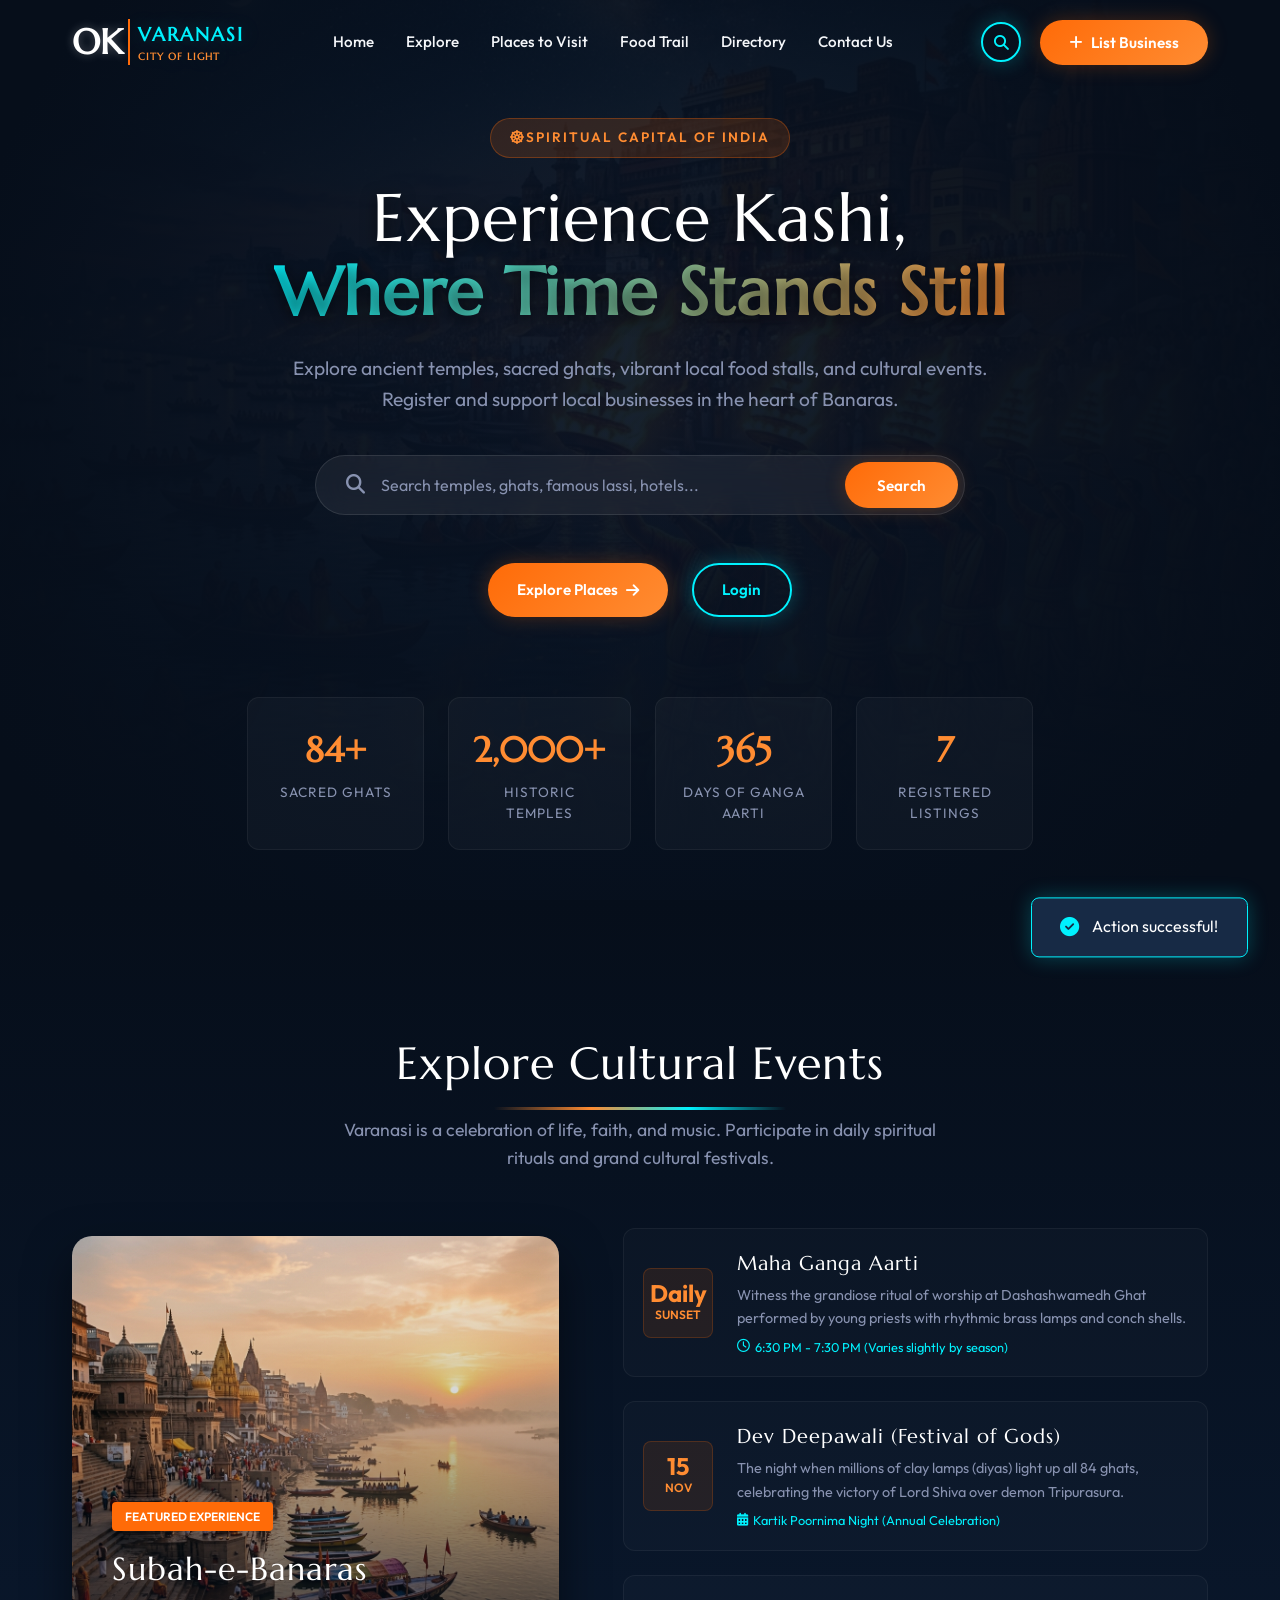
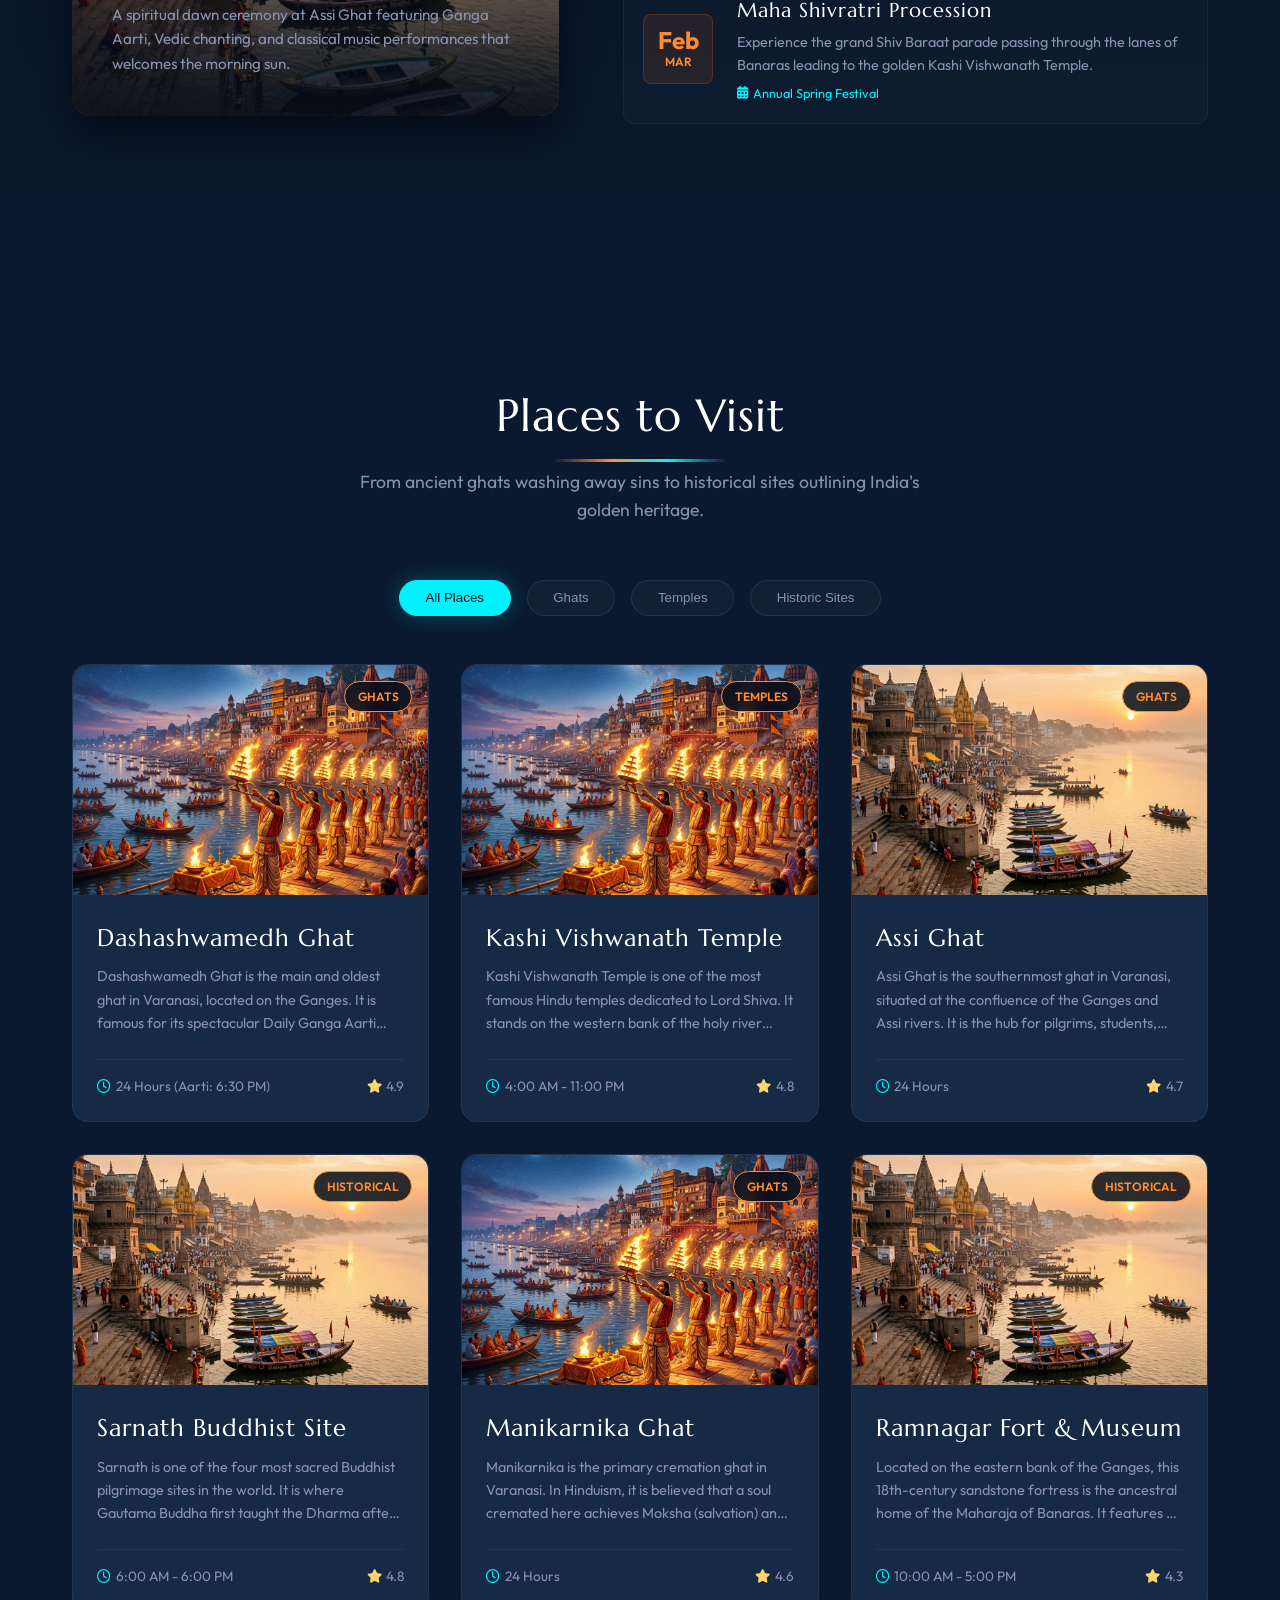
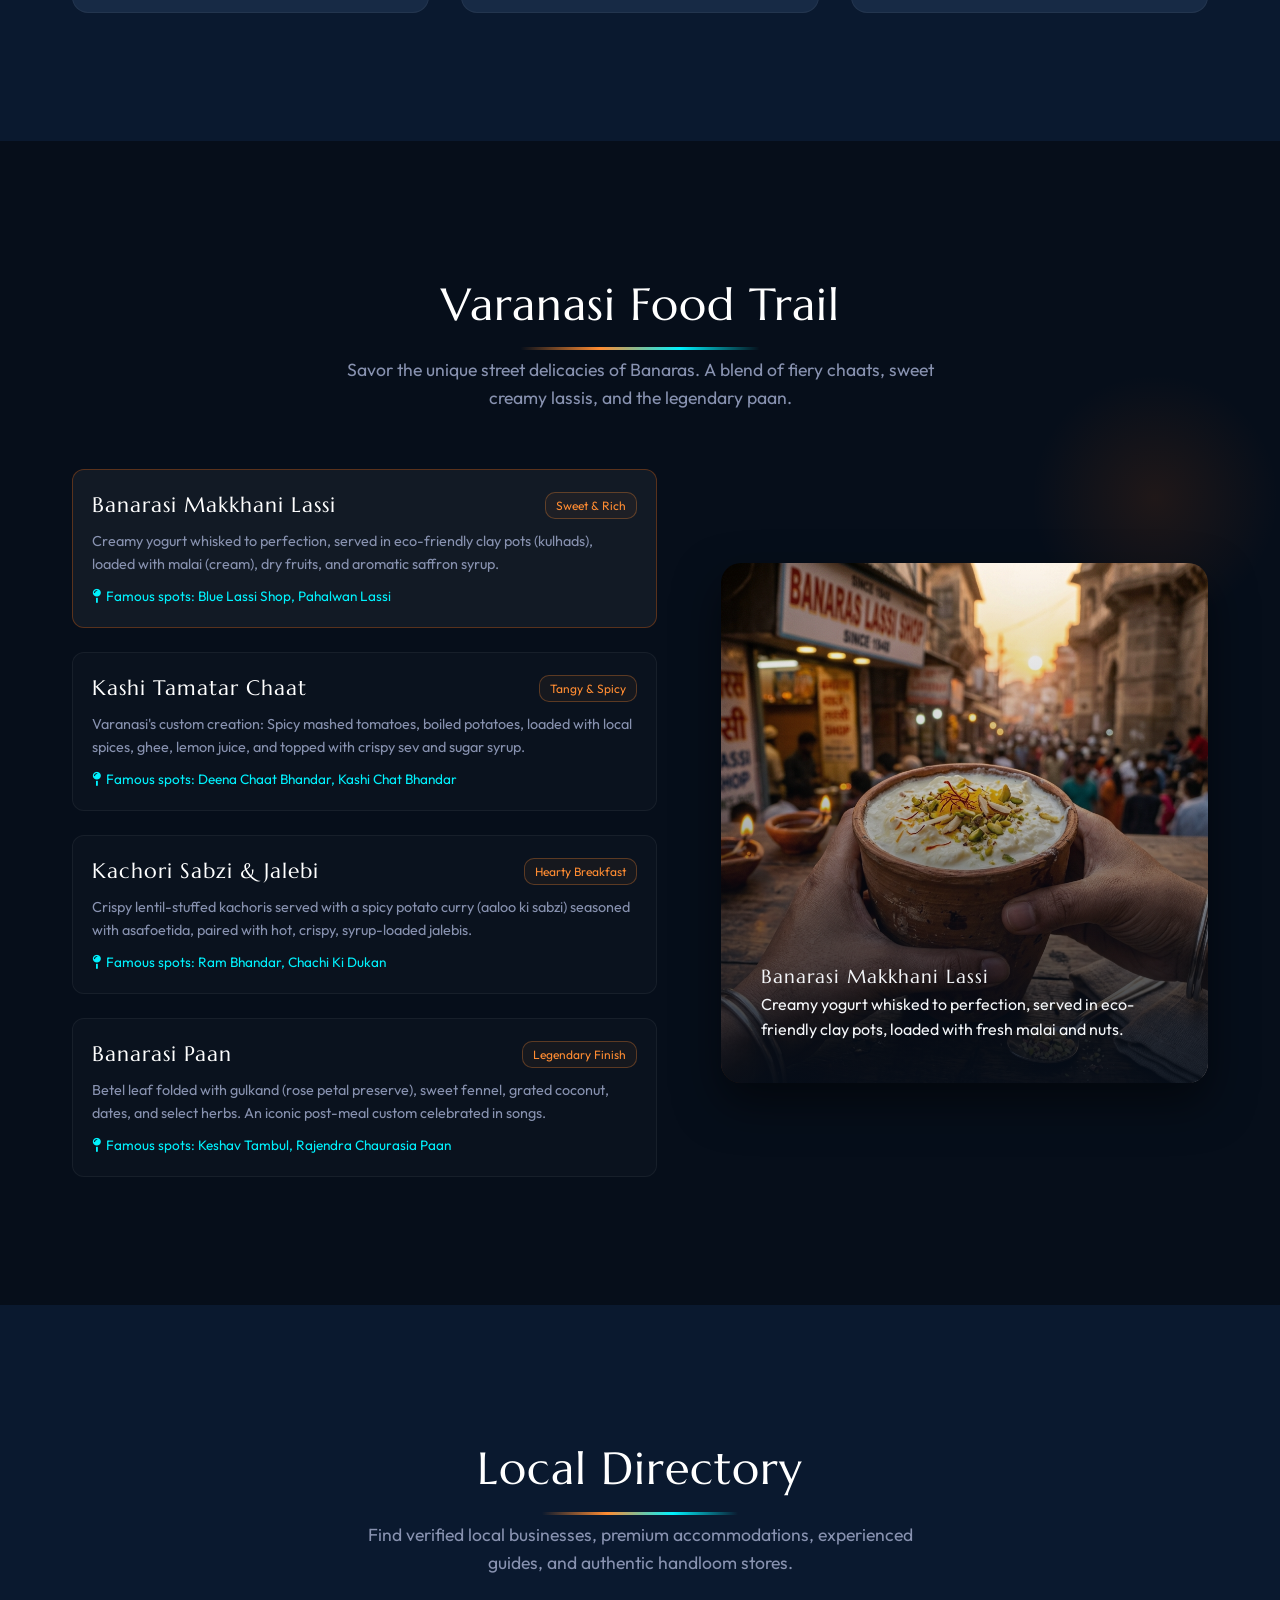
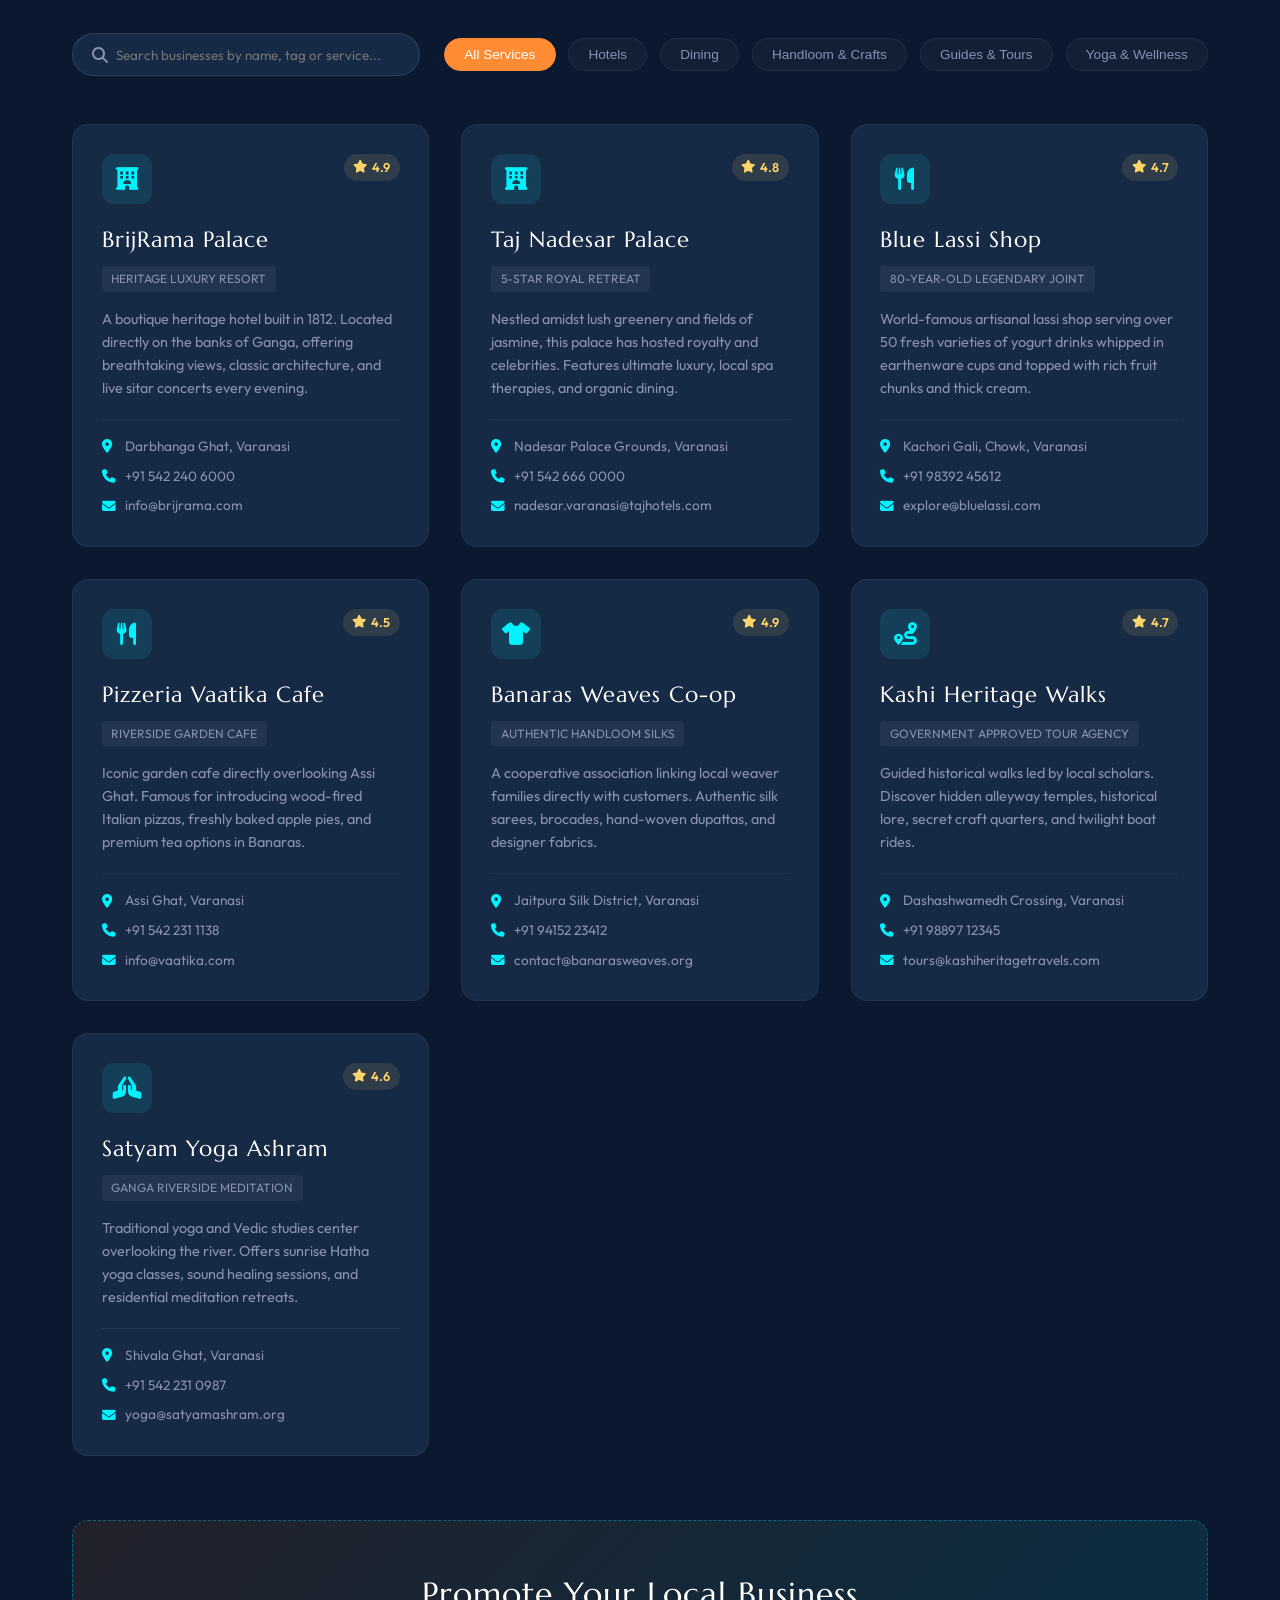
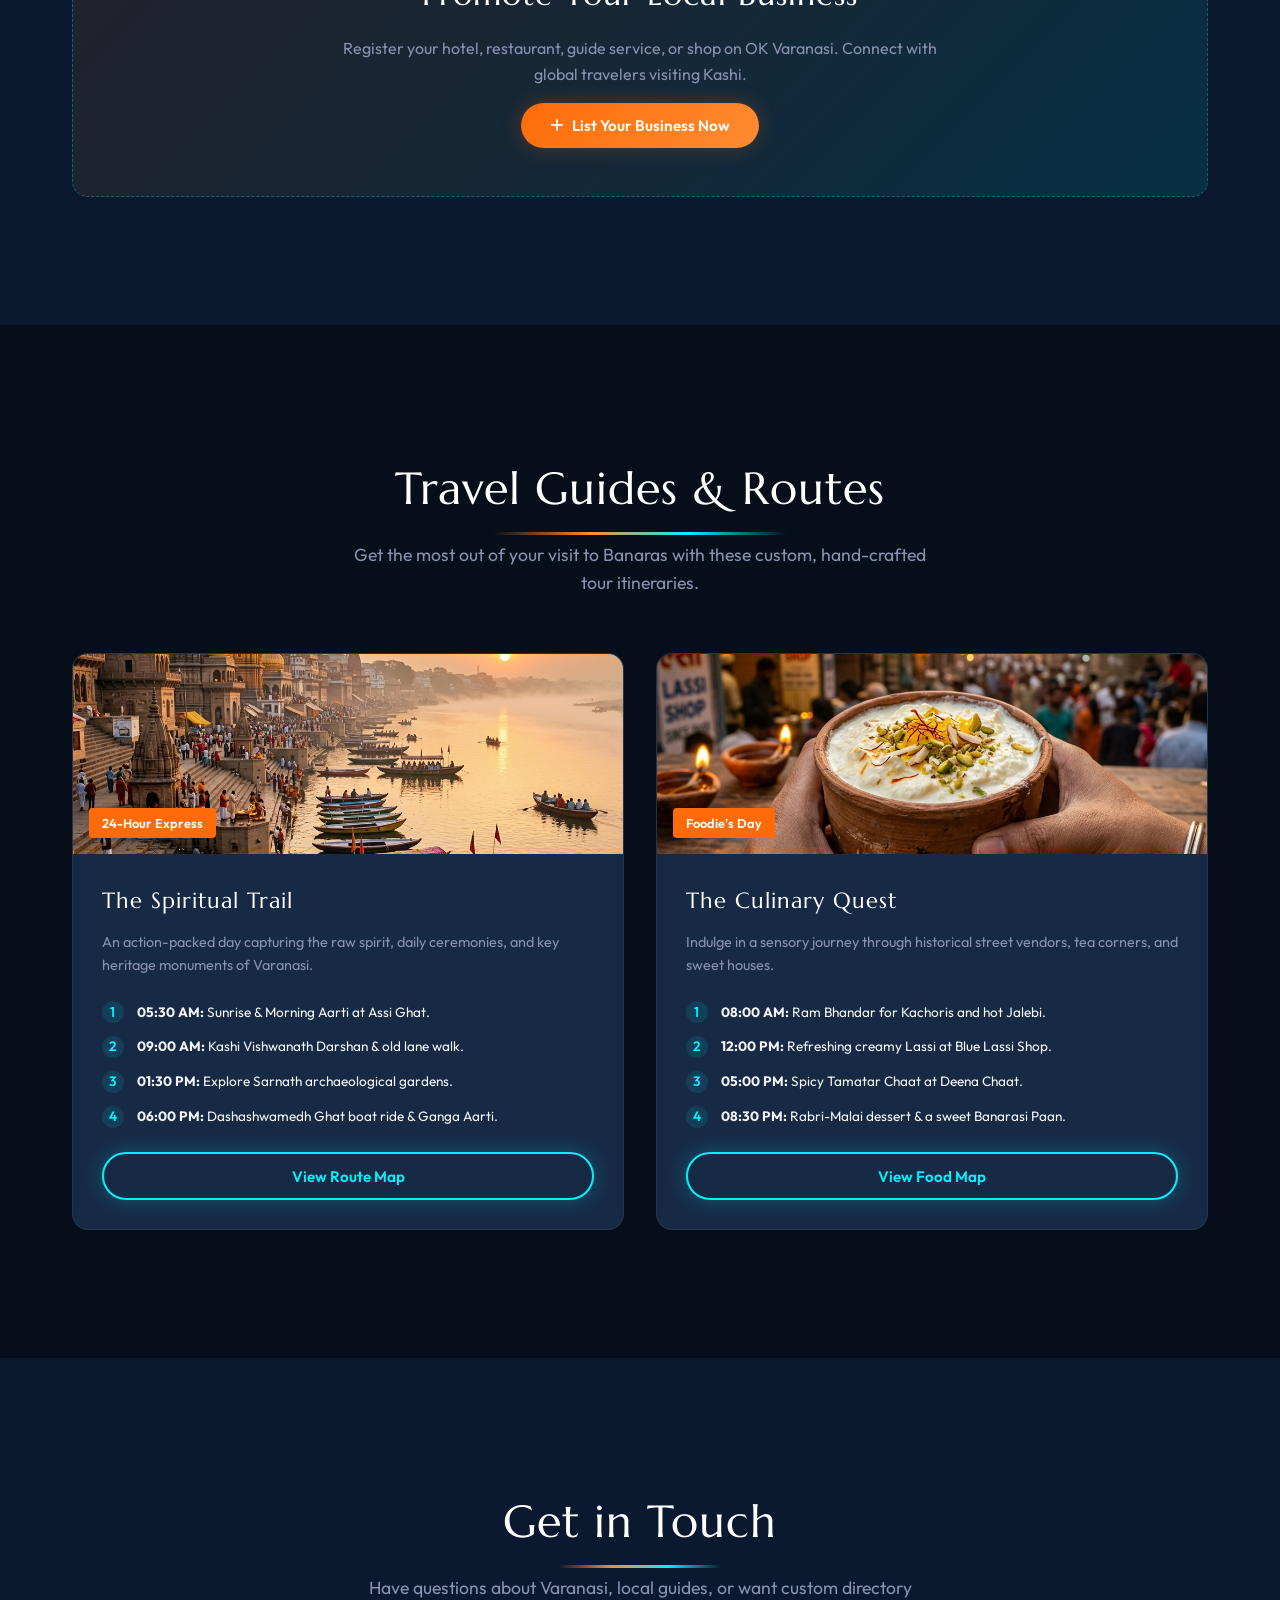
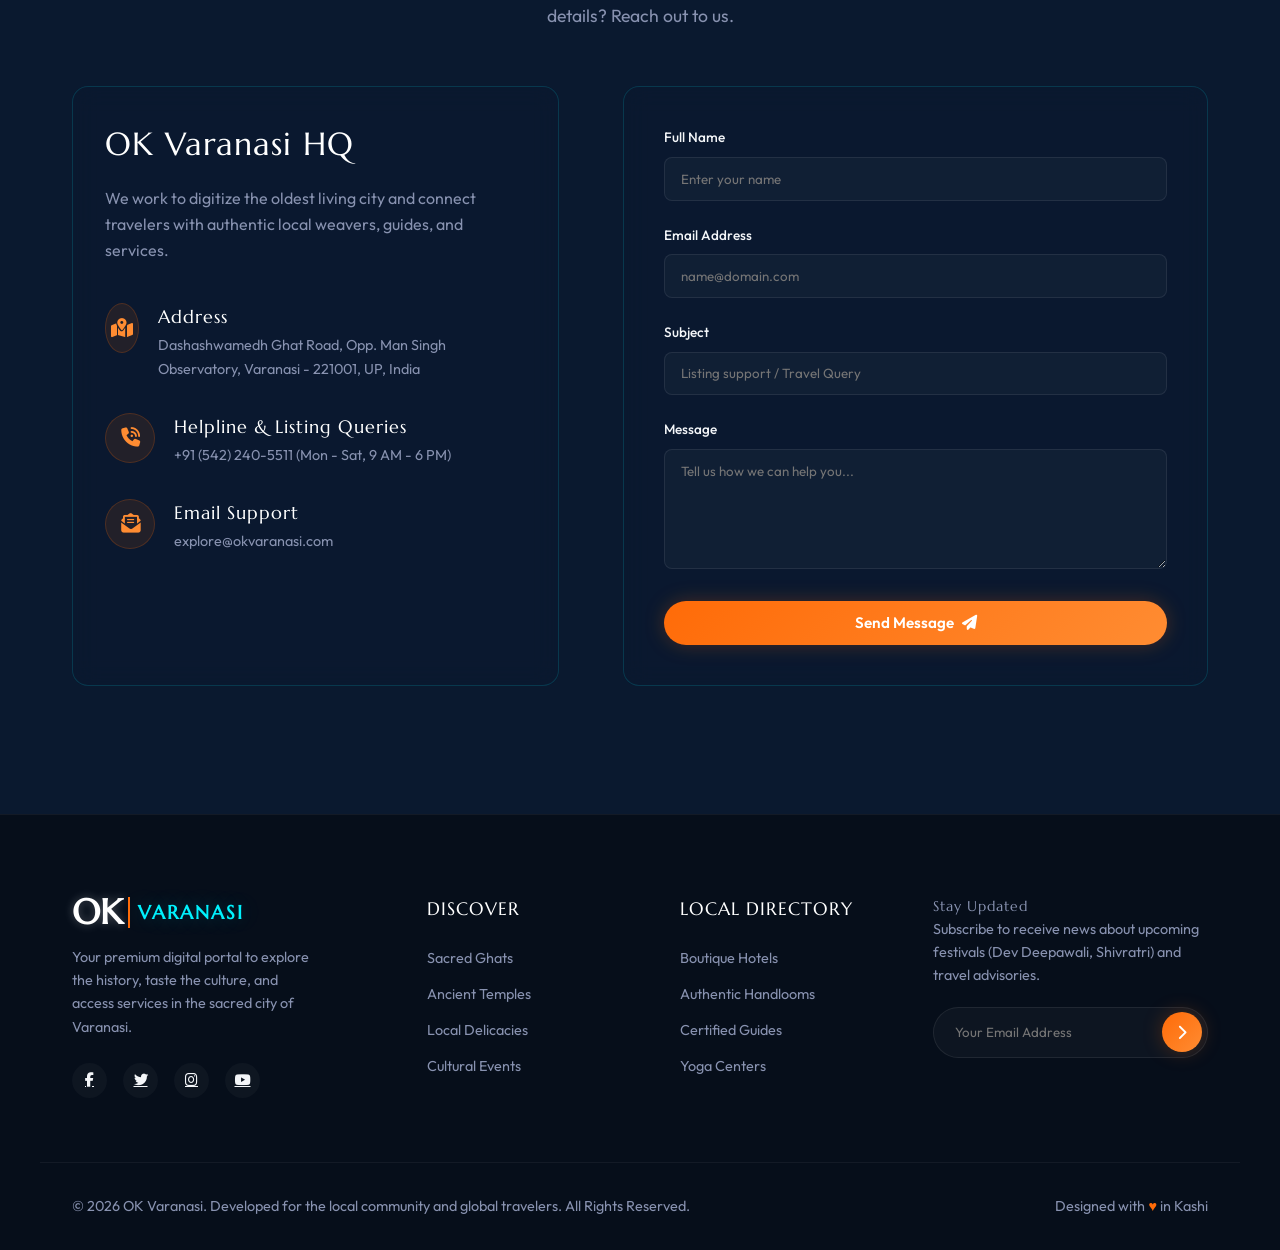
==== commit ff351712: "create multiple exploor pages create multiple exploor pages" ====
--- a/index.html
+++ b/index.html
@@ -49,9 +49,11 @@
           <i class="fa-solid fa-magnifying-glass"></i>
         </button>
 
-        <button class="btn btn-secondary btn-icon" id="theme-toggle" title="Toggle theme" aria-label="Toggle theme">
+        <!-- <button class="btn btn-secondary btn-icon" id="theme-toggle" title="Toggle theme" aria-label="Toggle theme">
        <i class="fa-solid fa-moon"></i>
-       </button> 
+       </button>  -->
+
+
         <button class="btn btn-primary" id="list-business-btn-nav">
           <i class="fa-solid fa-plus"></i> List Business
         </button>
@@ -88,8 +90,8 @@
       </div>
       
       <div class="hero-actions">
-        <a href="#places" class="btn btn-primary">Explore Places <i class="fa-solid fa-arrow-right"></i></a>
-        <a href="#directory" class="btn btn-secondary">Local Directory</a>
+        <a href="places.html" class="btn btn-primary">Explore Places <i class="fa-solid fa-arrow-right"></i></a>
+        <a href="login.html" class="btn btn-secondary">Login</a>
       </div>
       
       <!-- Quick Counters -->
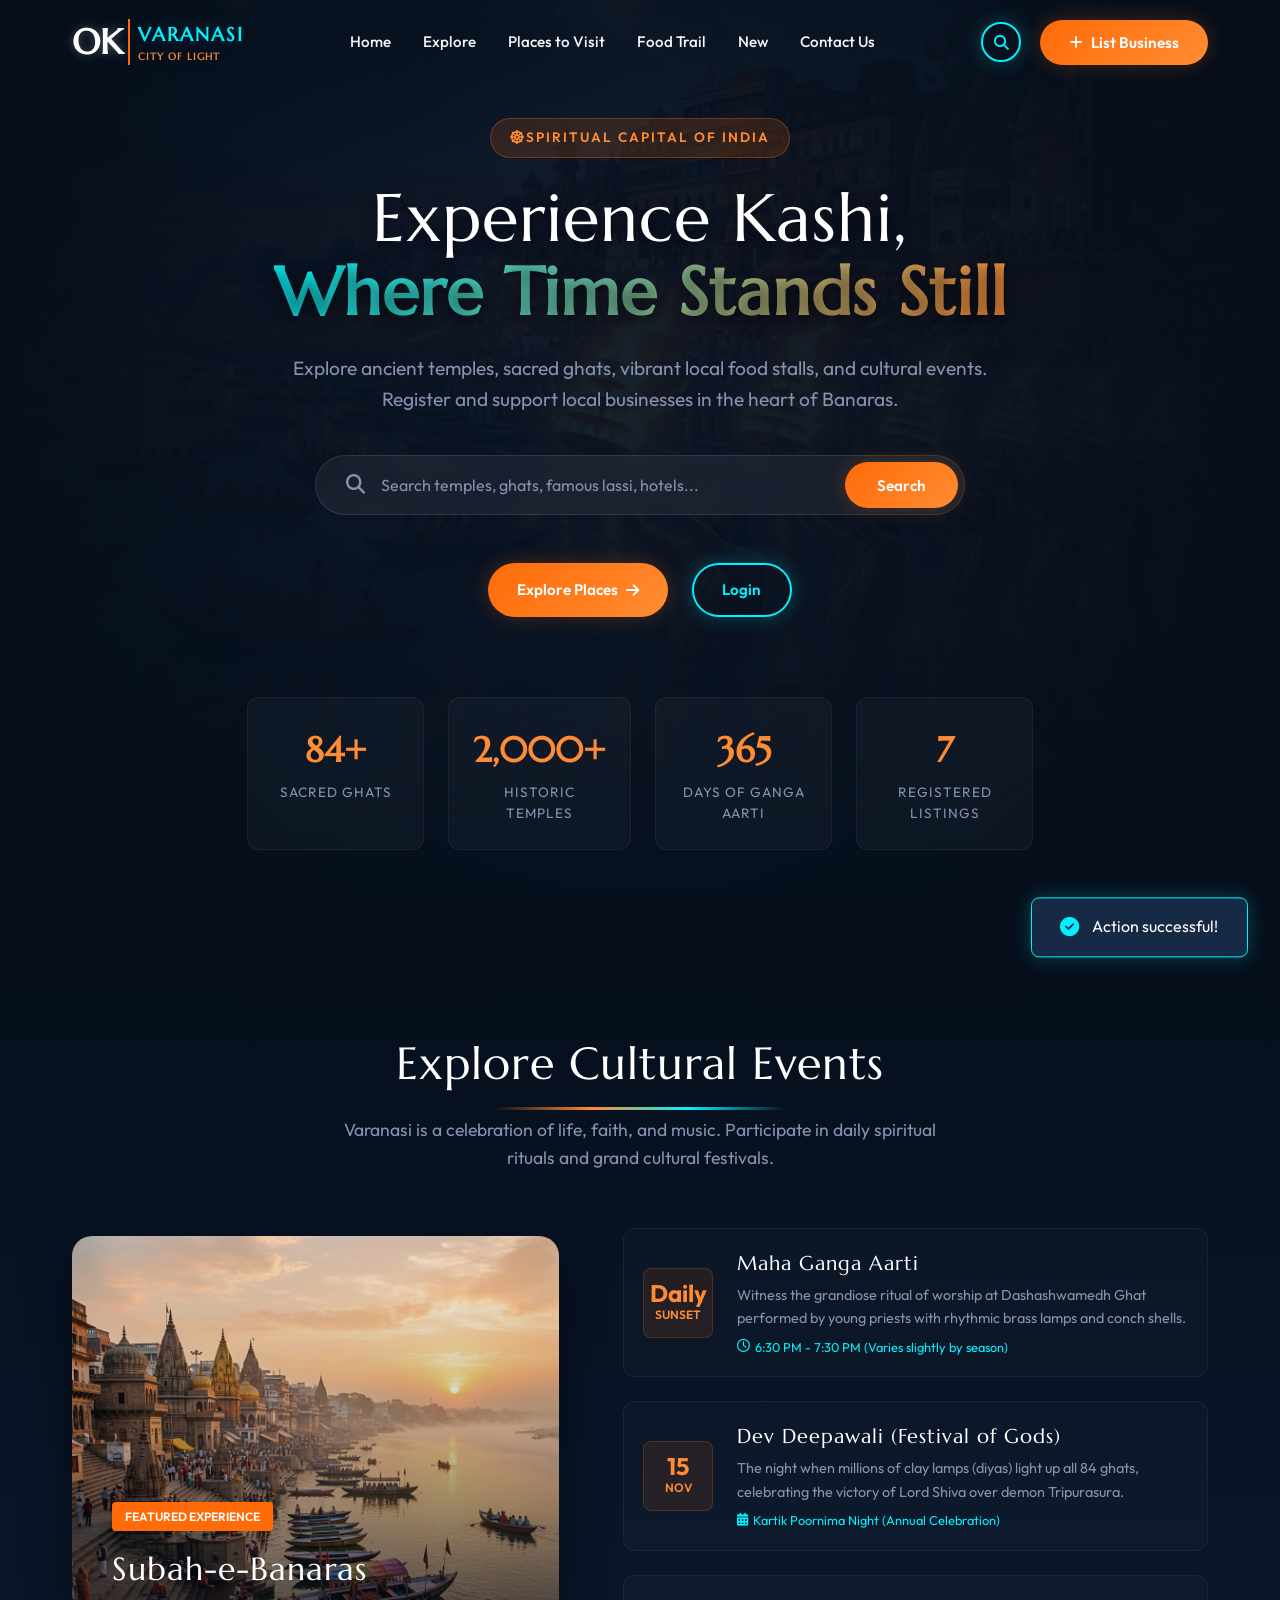
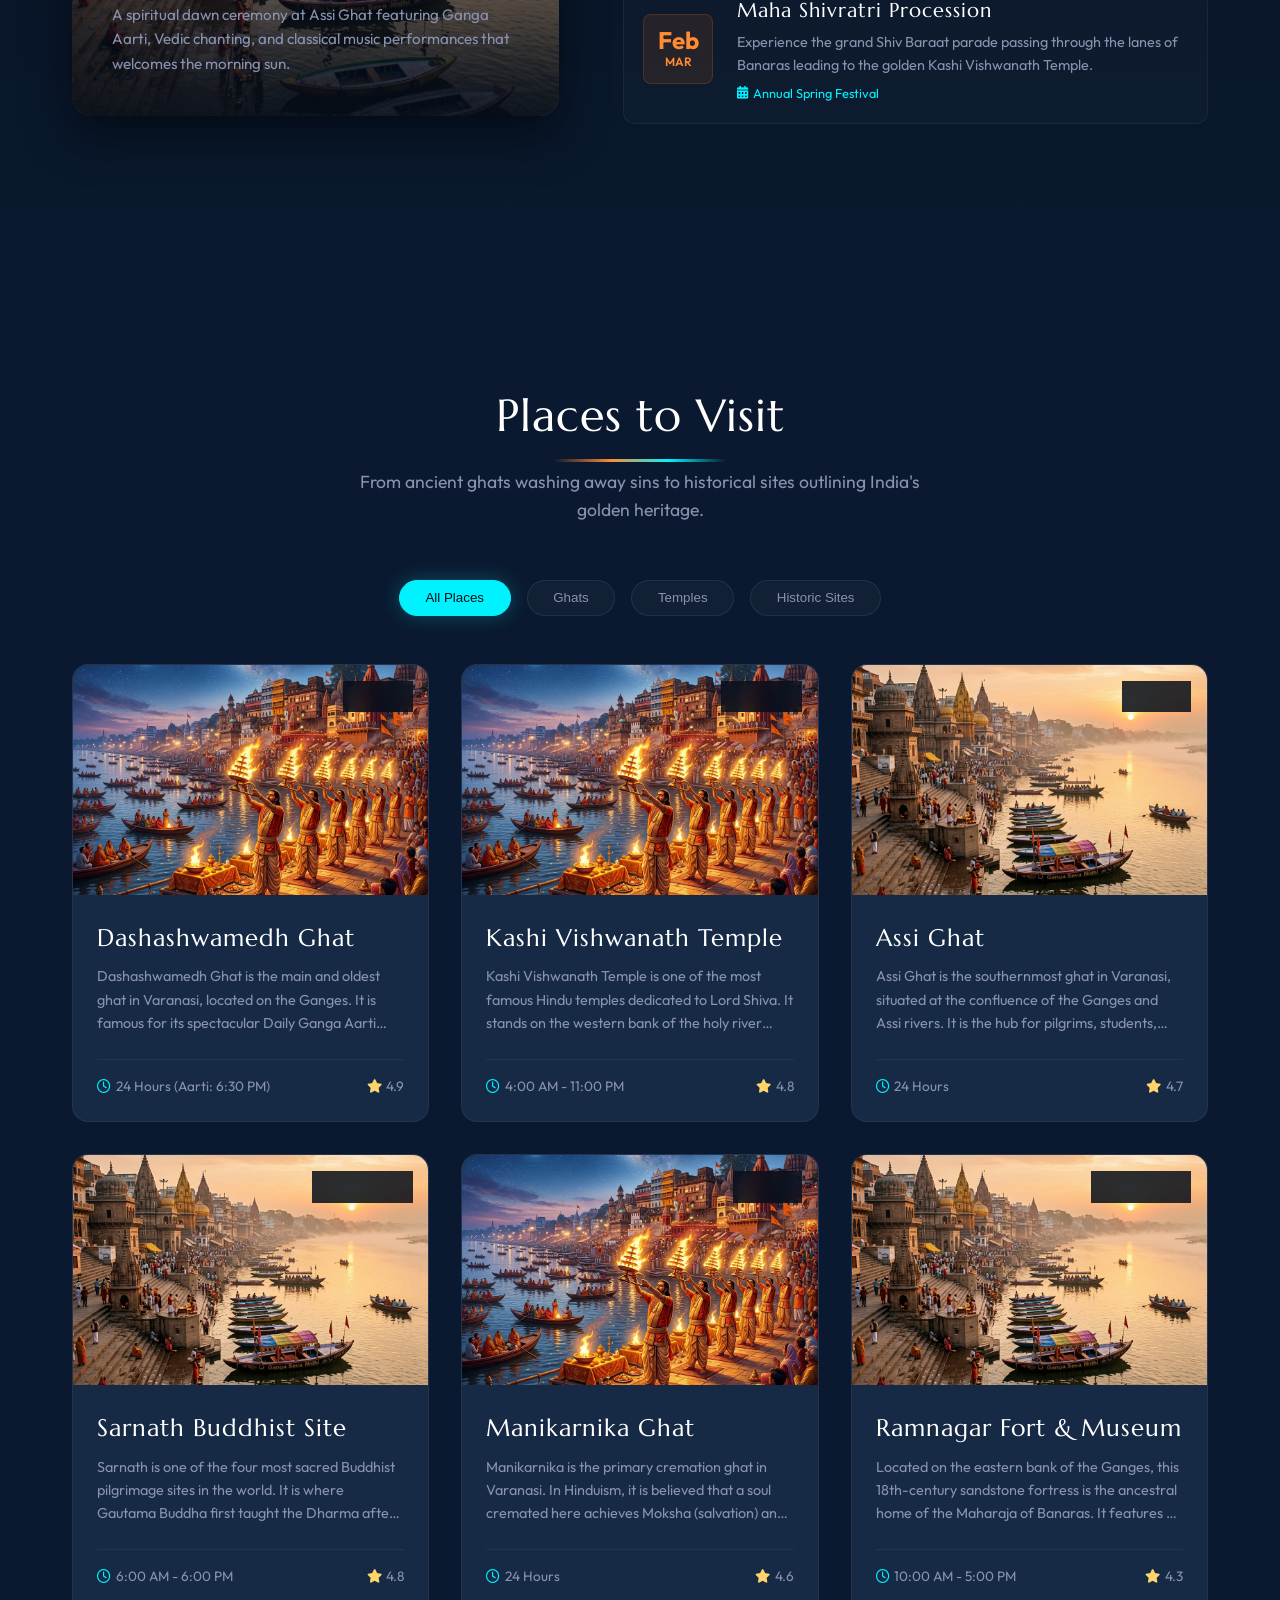
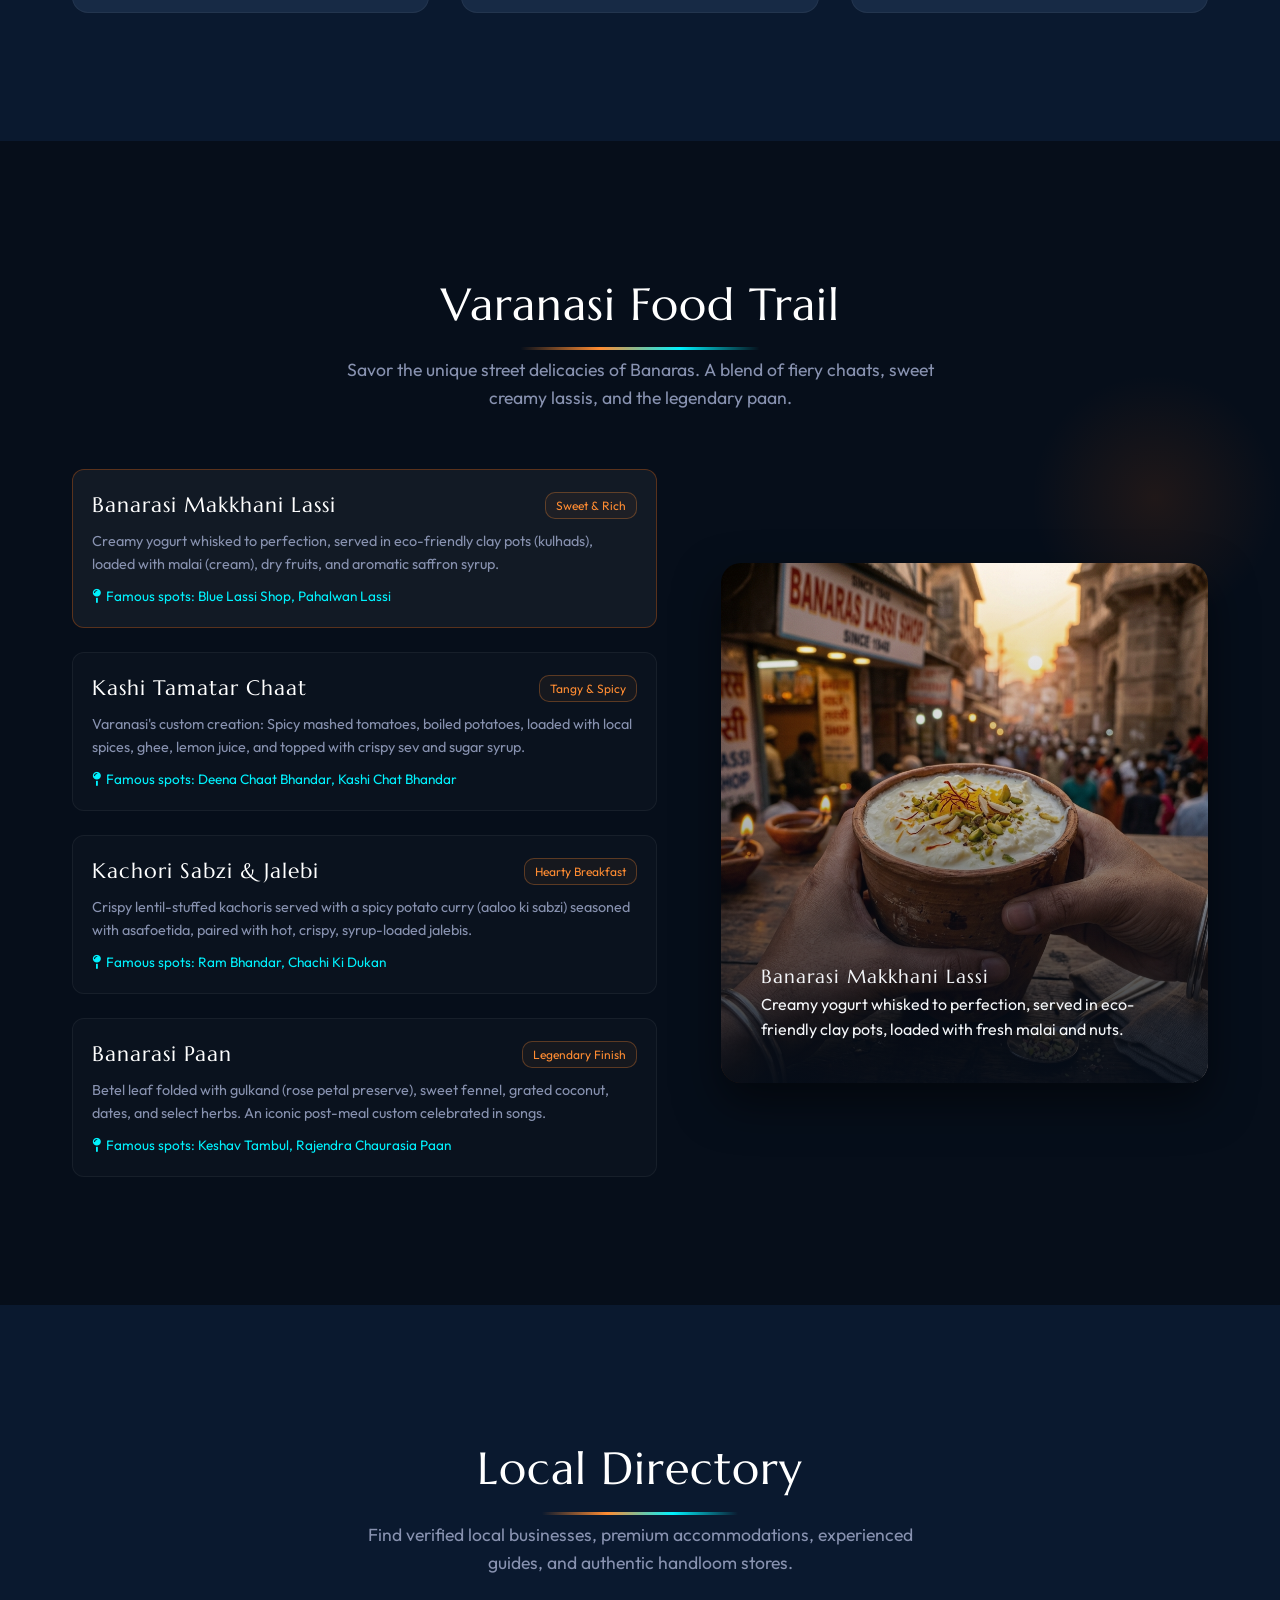
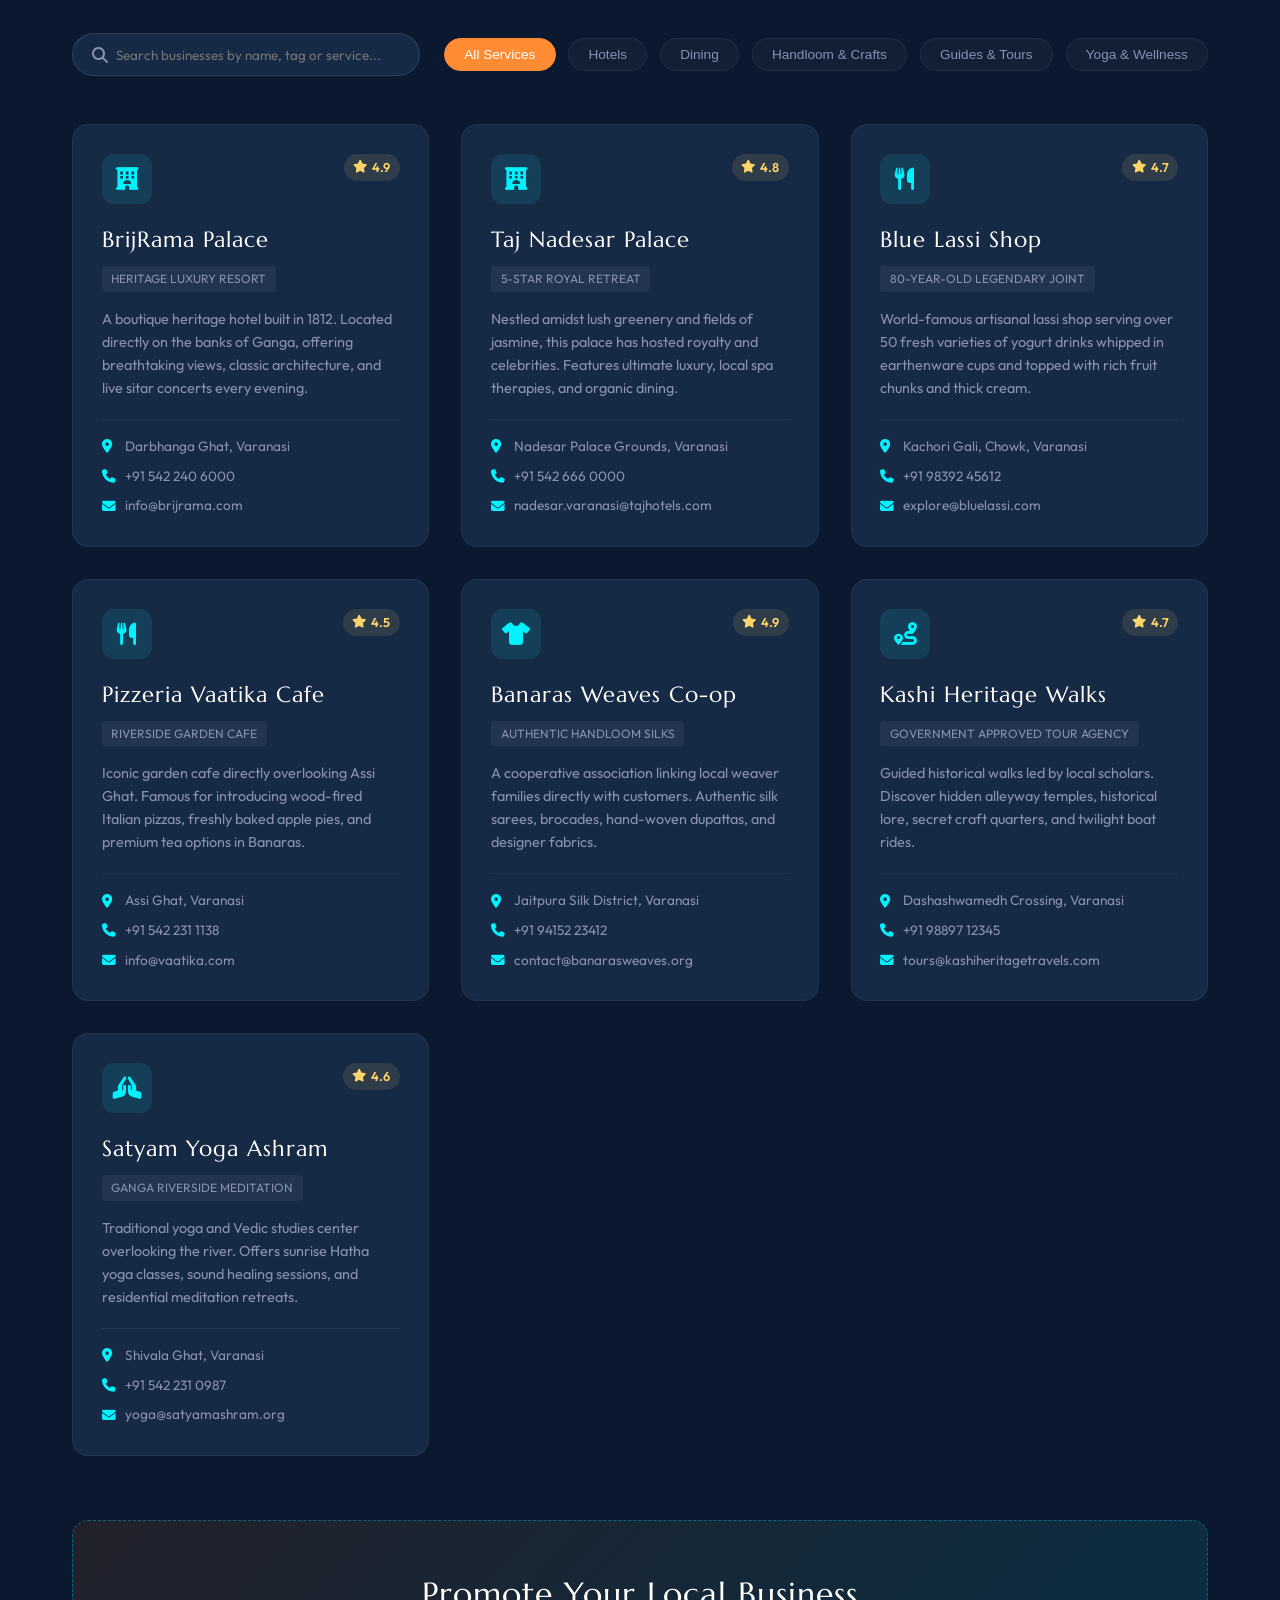
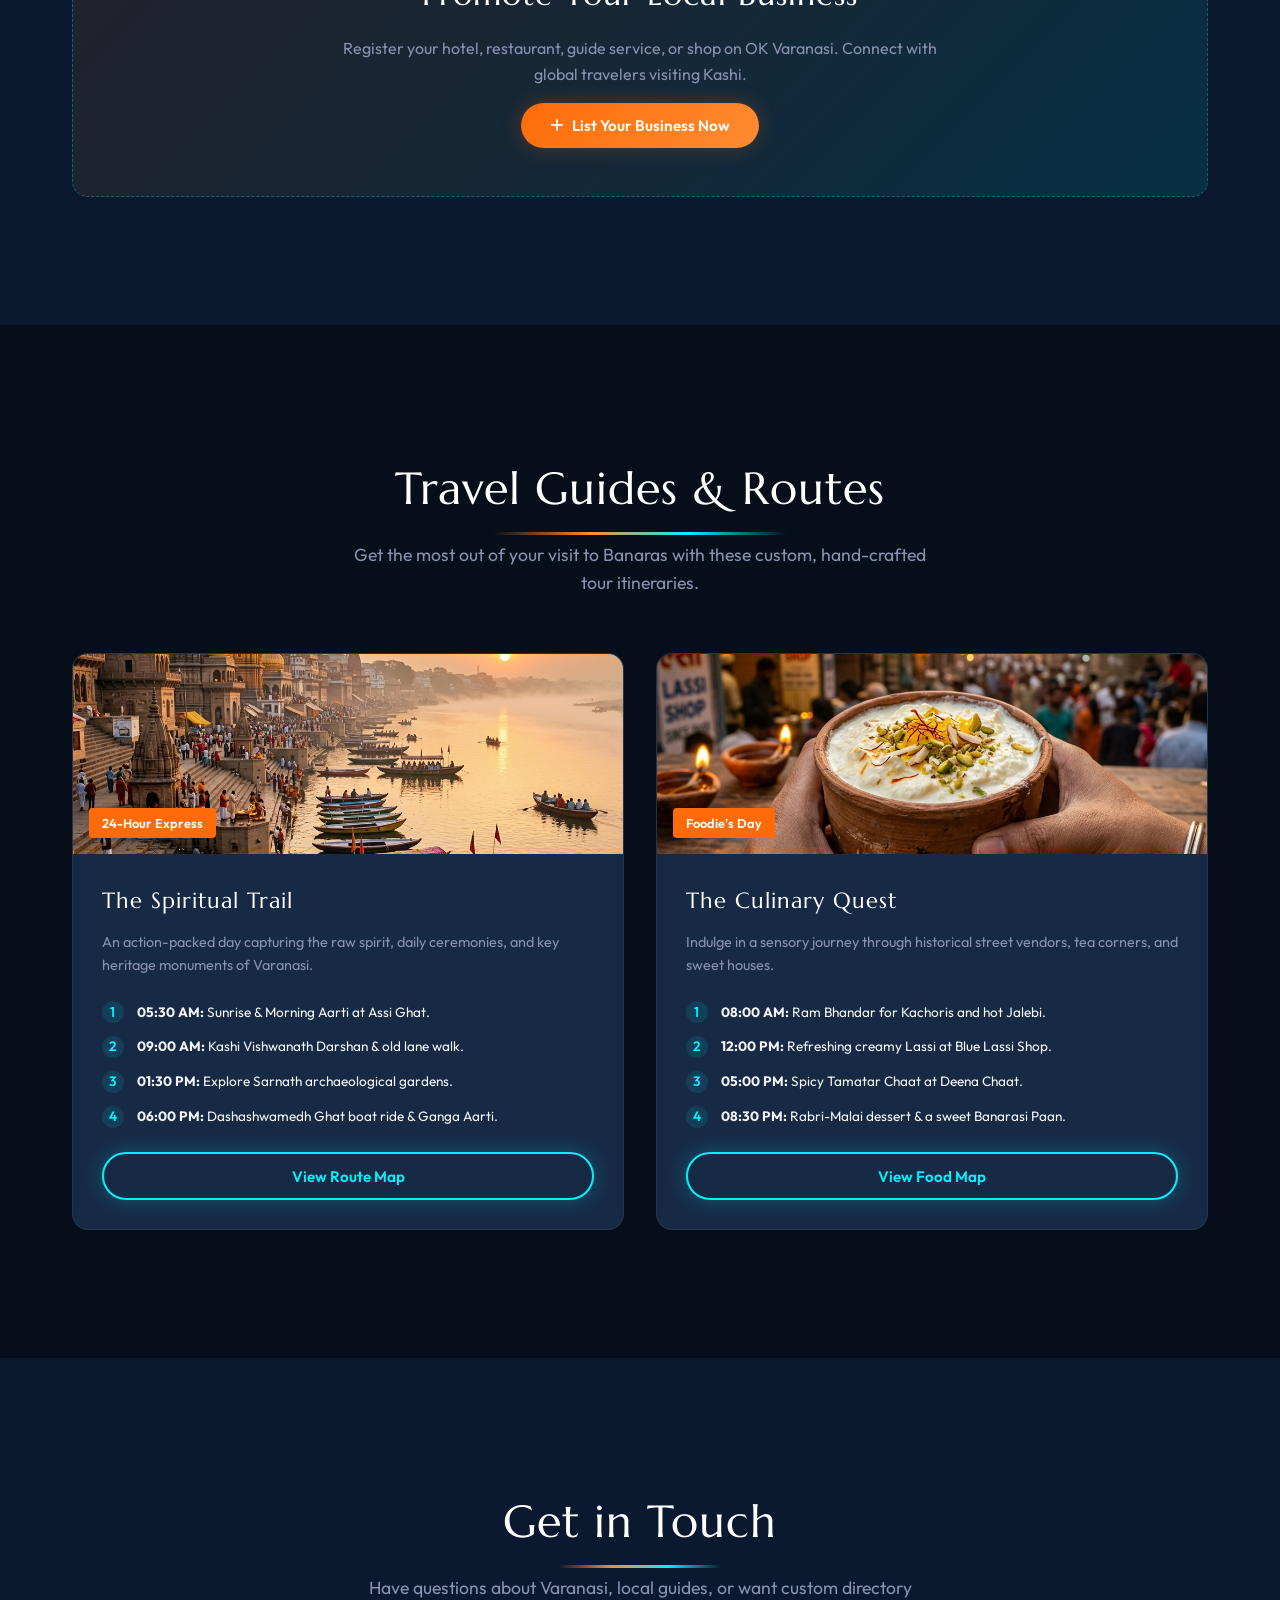
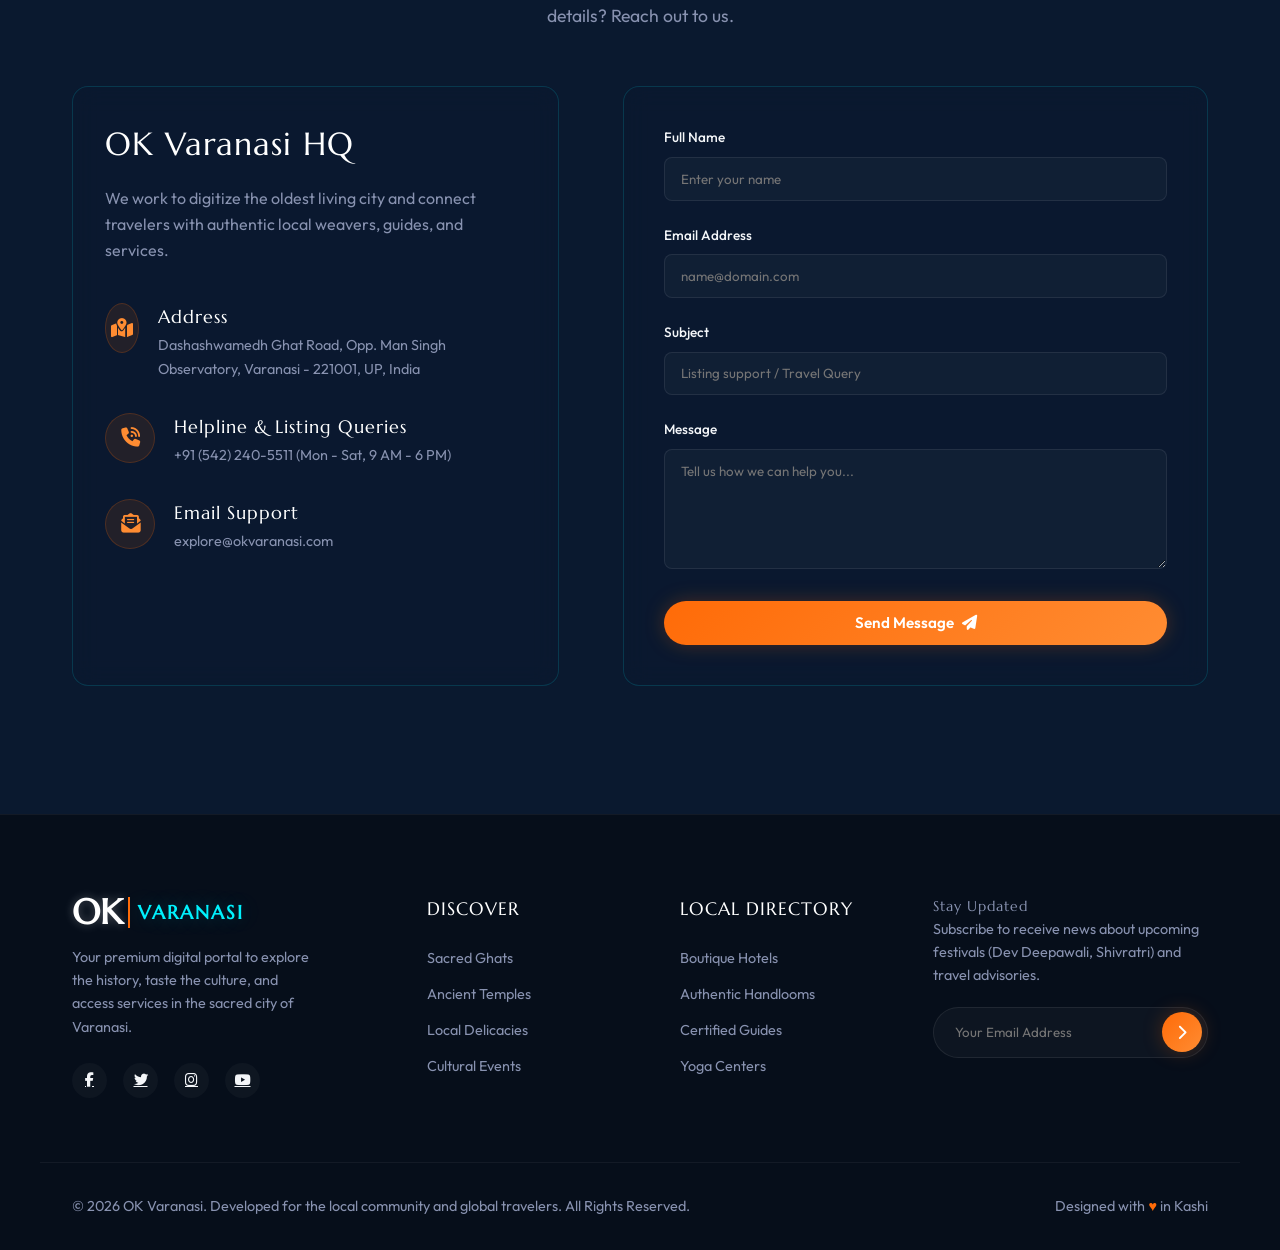
==== commit c3605098: "create new page create new page and data in this page and complete ramnagar page" ====
--- a/index.html
+++ b/index.html
@@ -34,7 +34,7 @@
           <li class="nav-item"><a href="#explore">Explore</a></li>
           <li class="nav-item"><a href="places.html">Places to Visit</a></li>
           <li class="nav-item"><a href="#food">Food Trail</a></li>
-          <li class="nav-item"><a href="#directory">Directory</a></li>
+          <li class="nav-item"><a href="new.html">New</a></li>
           <li class="nav-item"><a href="#contact">Contact Us</a></li>
           <li class="nav-item mobile-only-action">
             <button class="btn btn-primary" id="list-business-btn-mobile" style="width: 100%; margin-top: 1.5rem;">
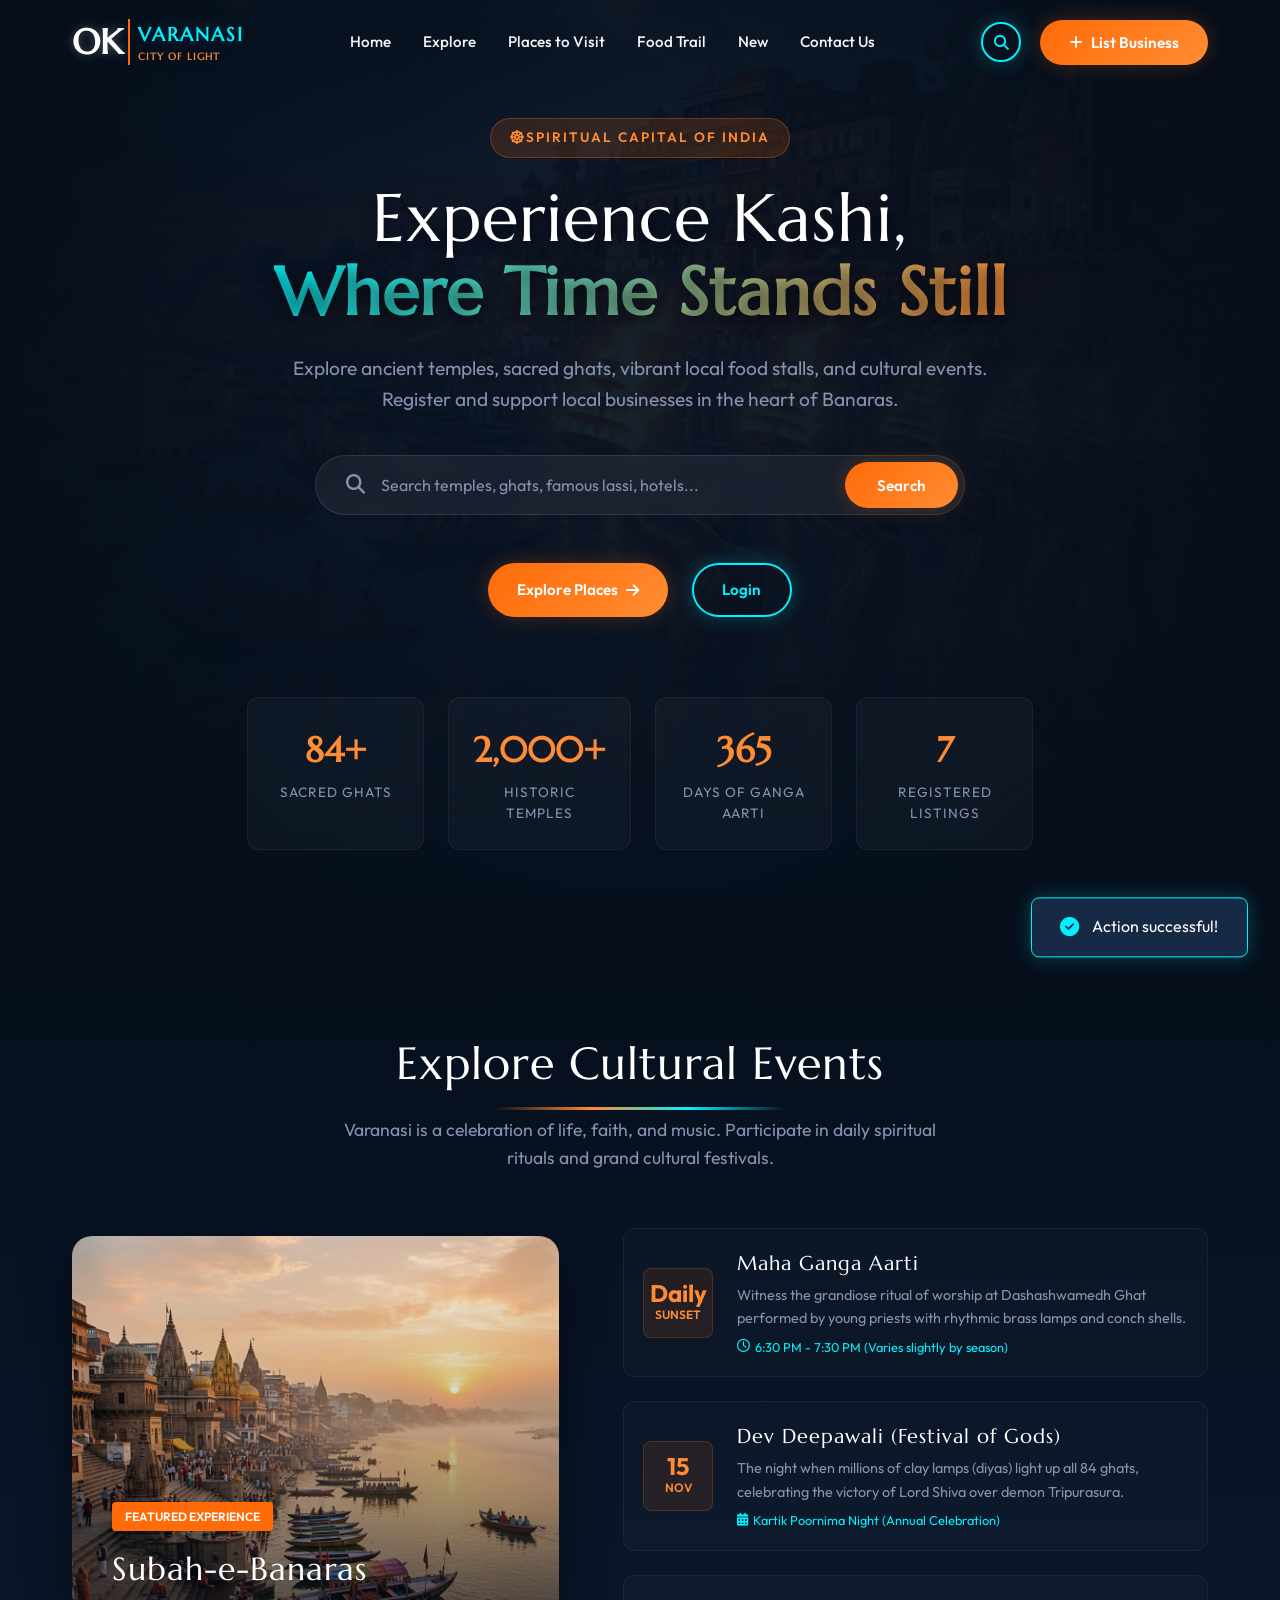
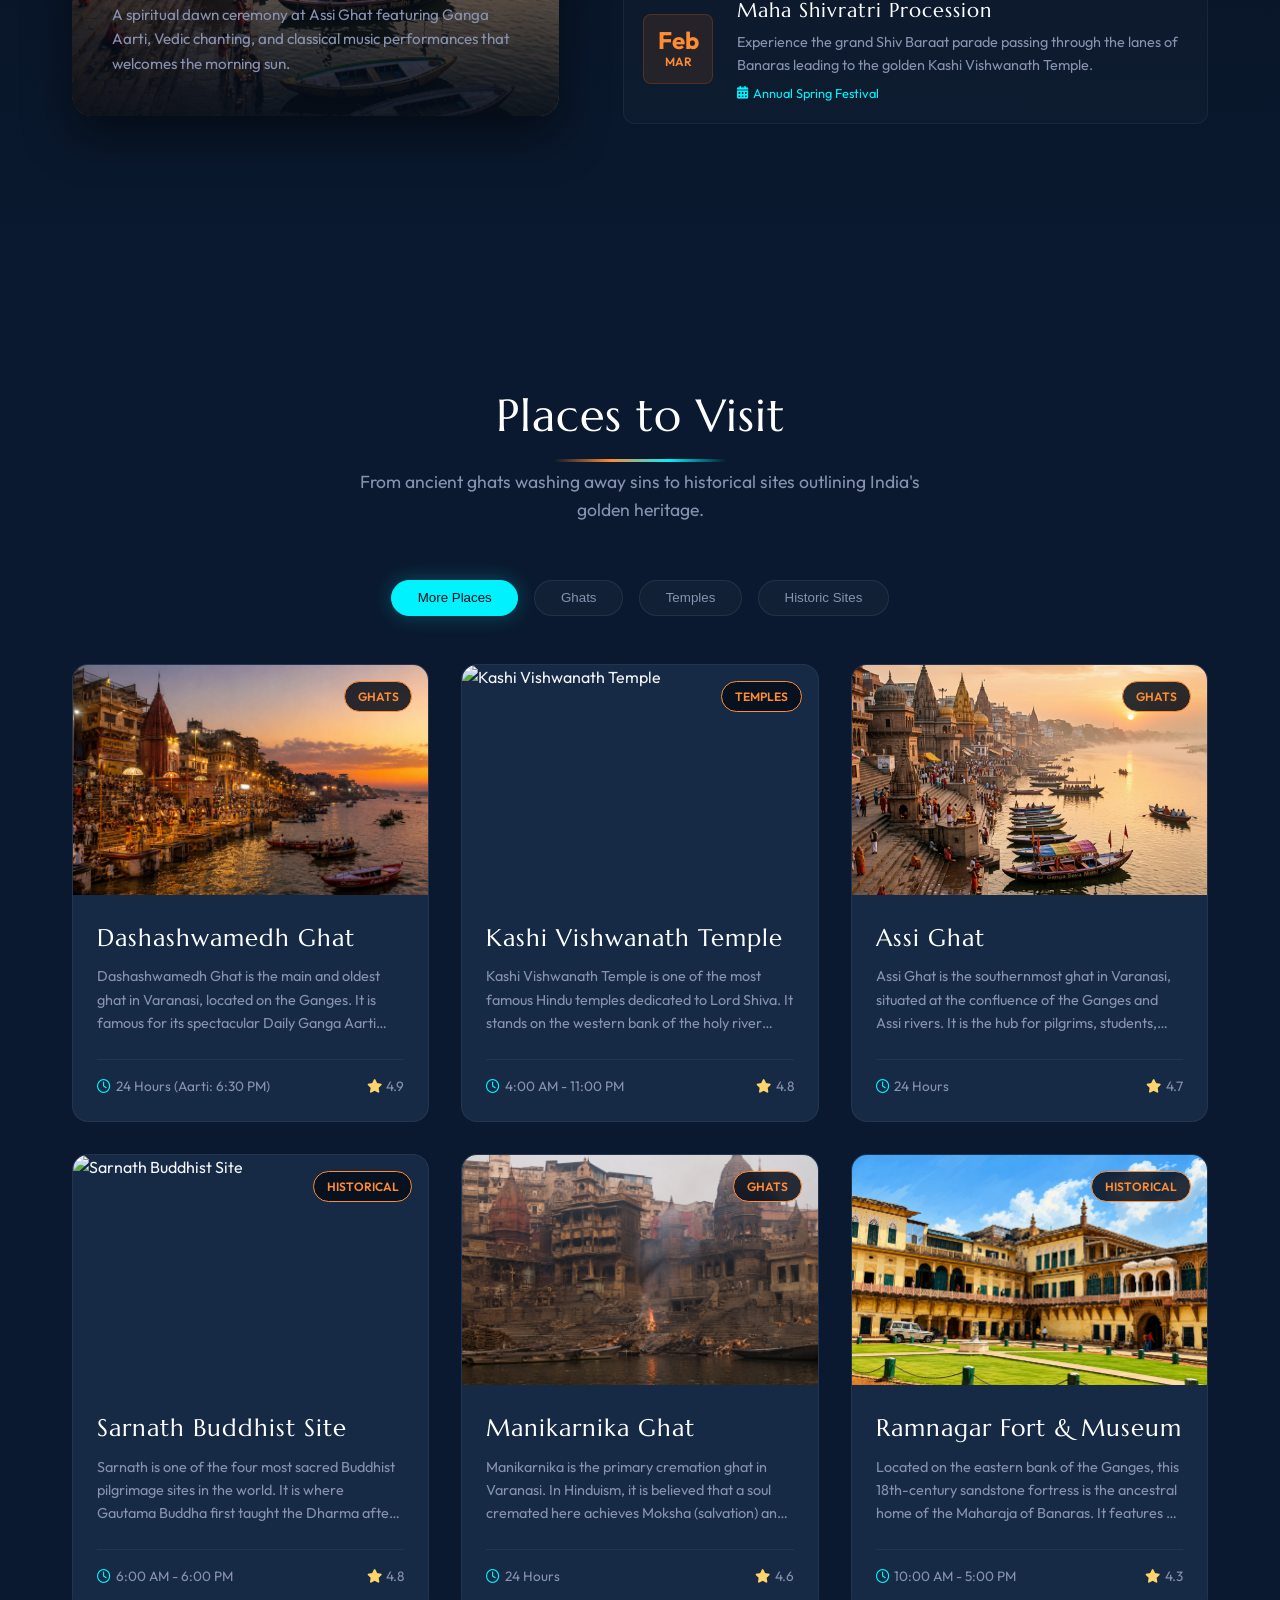
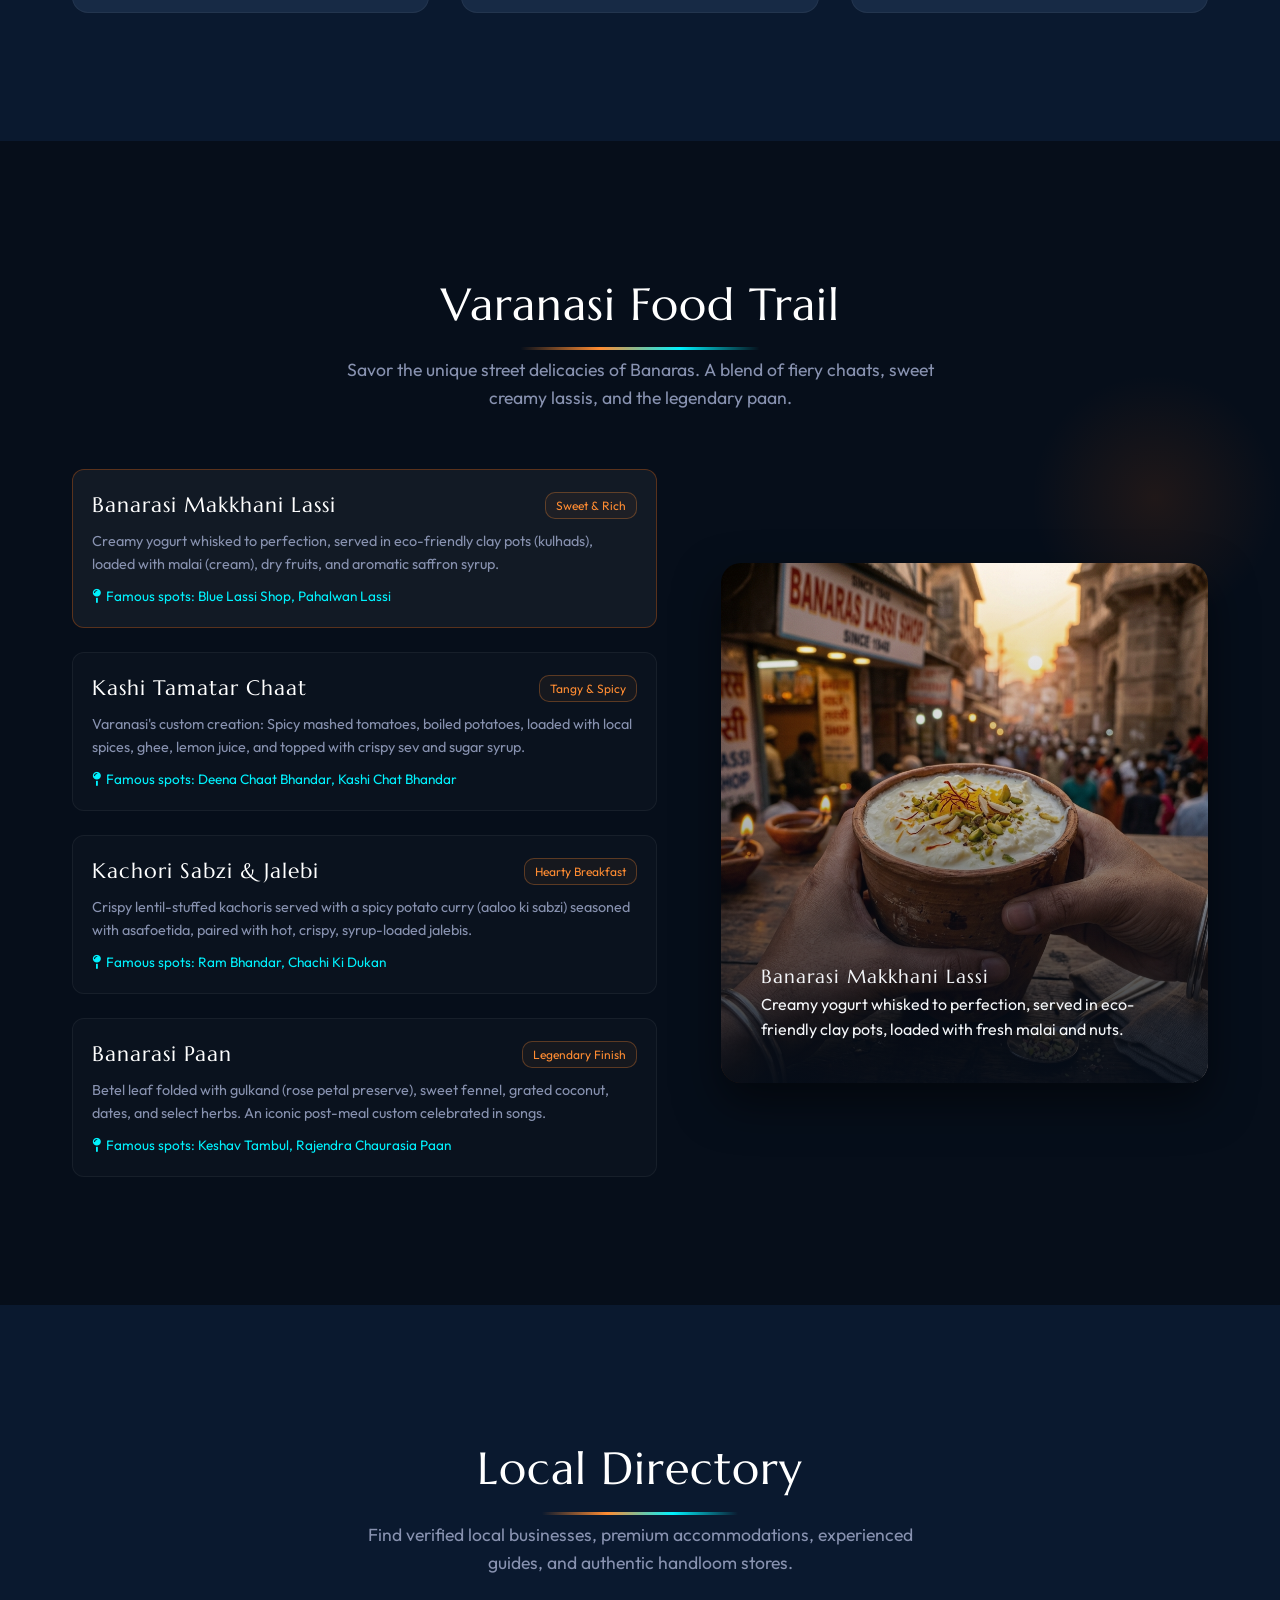
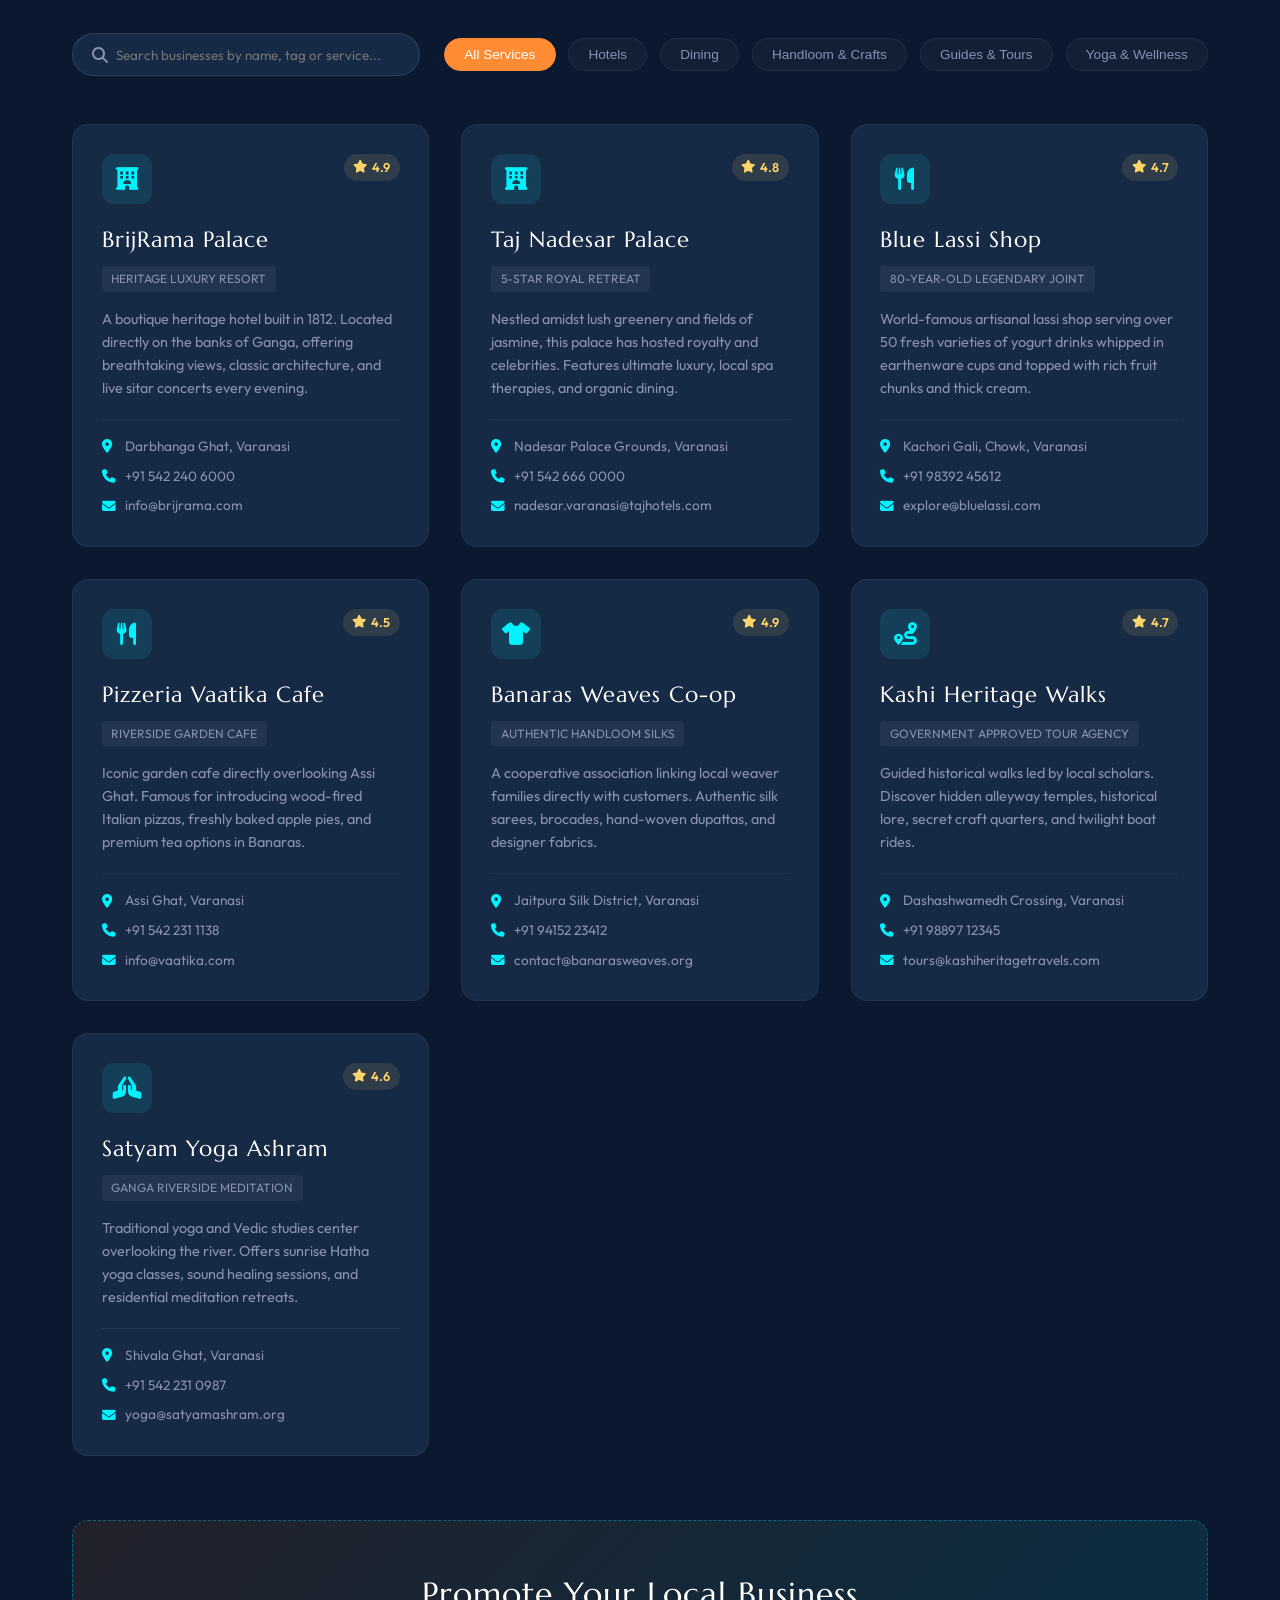
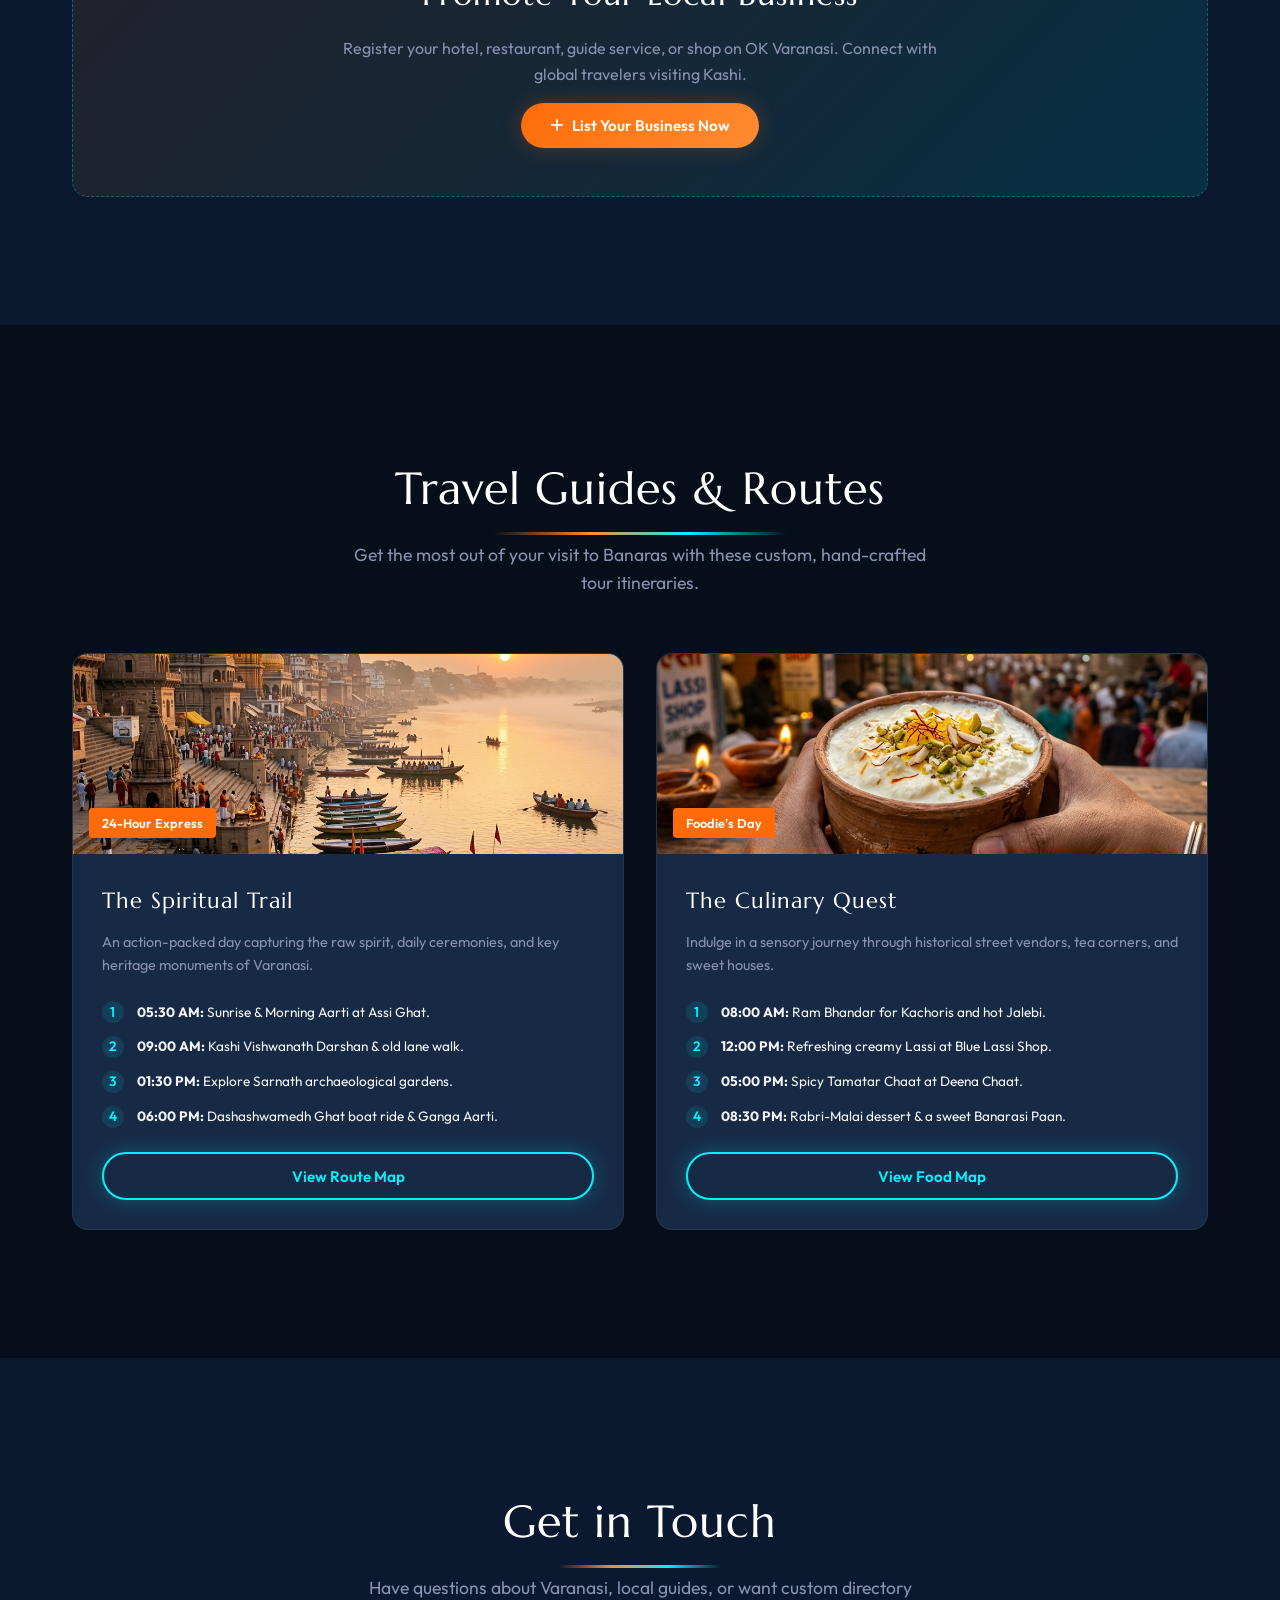
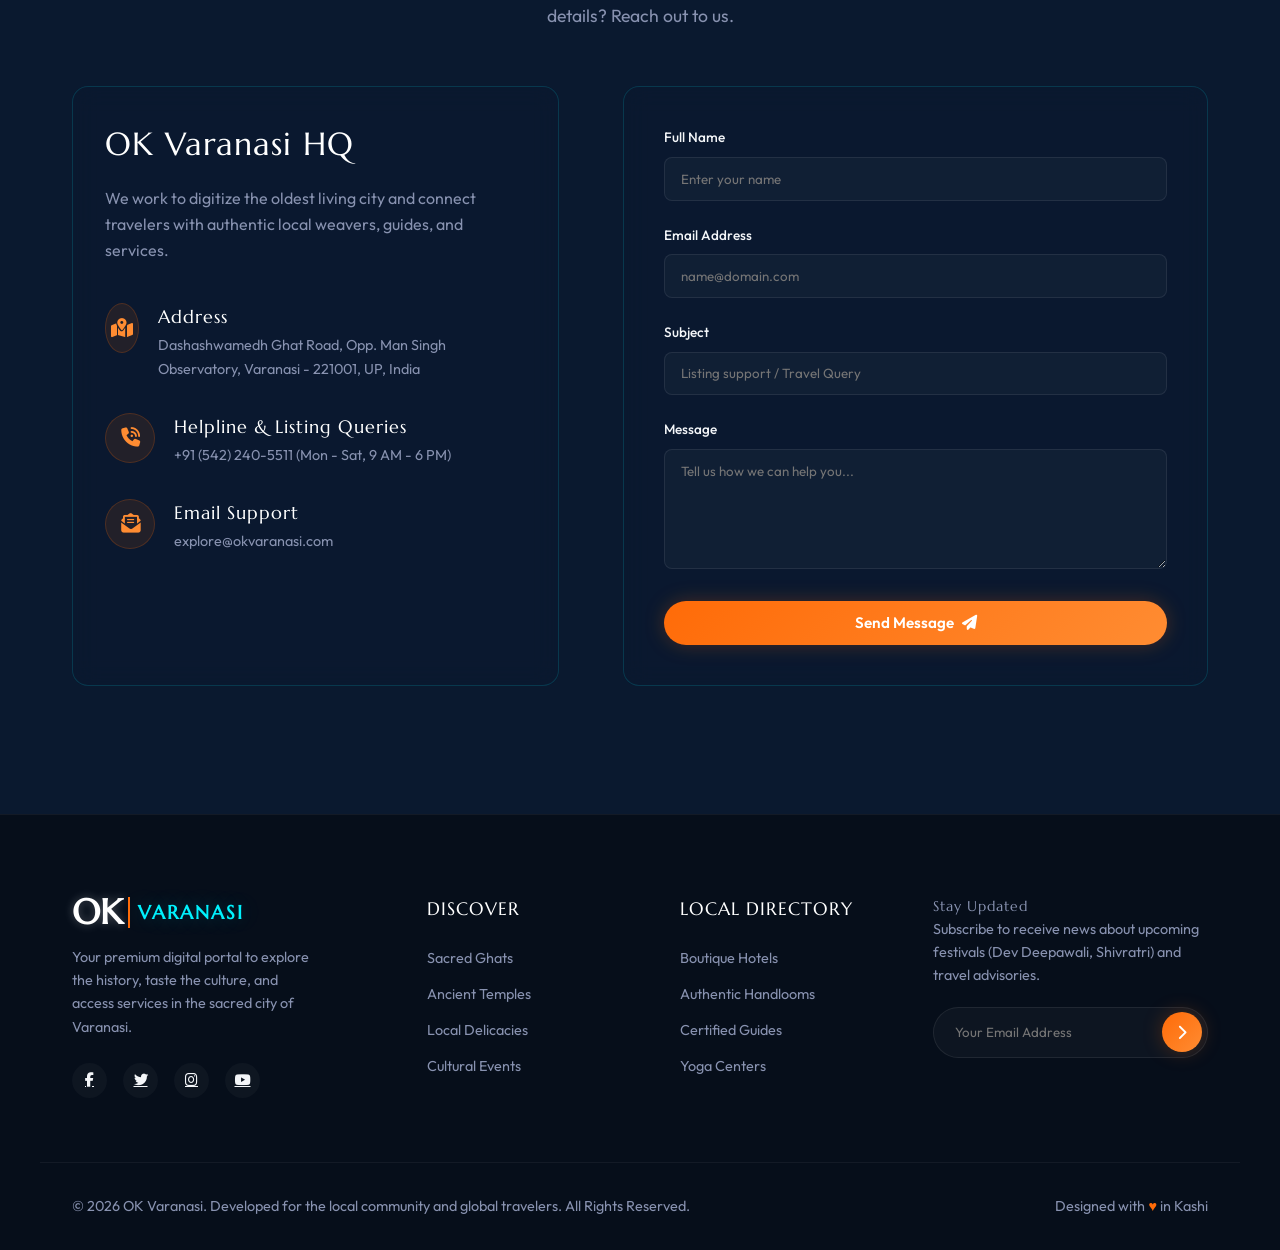
==== commit 46cd6981: "image correction add image and attach it correctly on the index page" ====
--- a/index.html
+++ b/index.html
@@ -187,7 +187,7 @@
       
       <!-- Filter Tabs -->
       <div class="places-filters">
-        <button class="filter-btn active" data-filter="all">All Places</button>
+        <button class="filter-btn active" data-filter="all" href="places.html">More Places</button>
         <button class="filter-btn" data-filter="ghats">Ghats</button>
         <button class="filter-btn" data-filter="temples">Temples</button>
         <button class="filter-btn" data-filter="historical">Historic Sites</button>
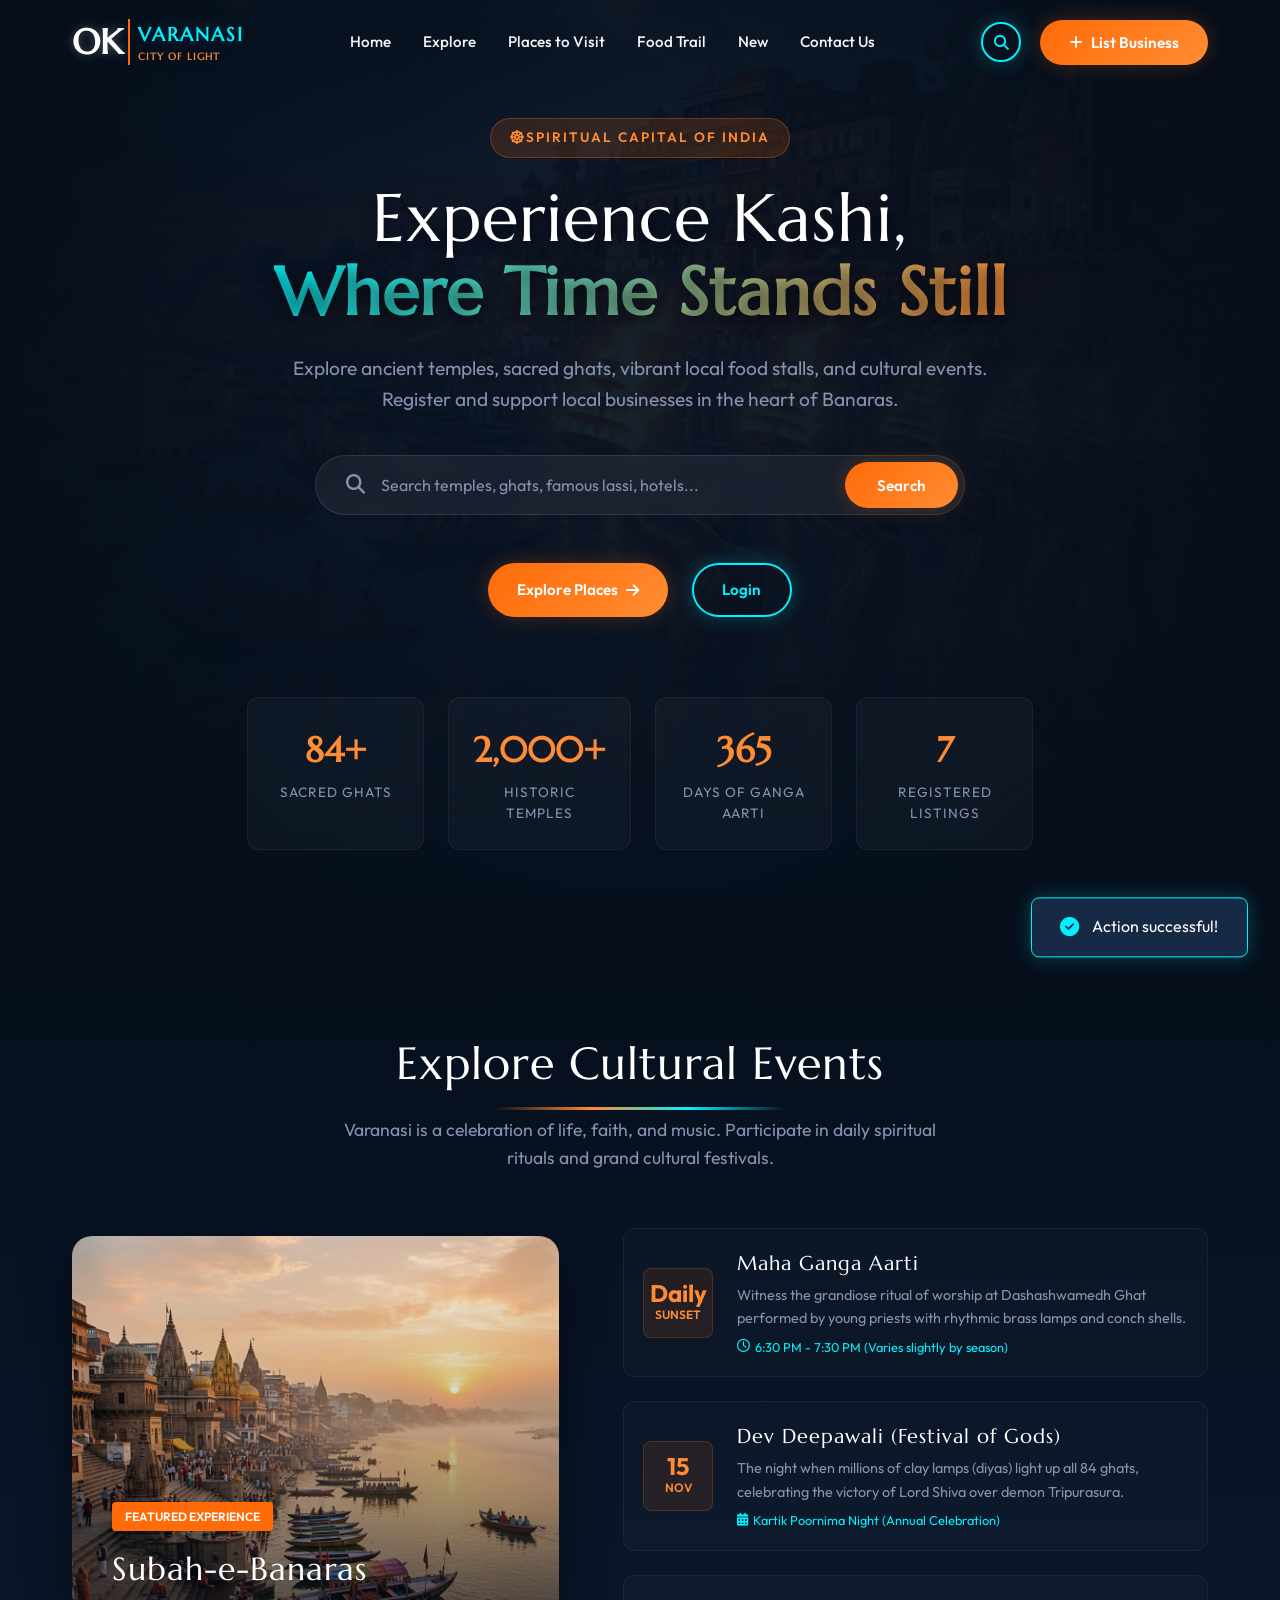
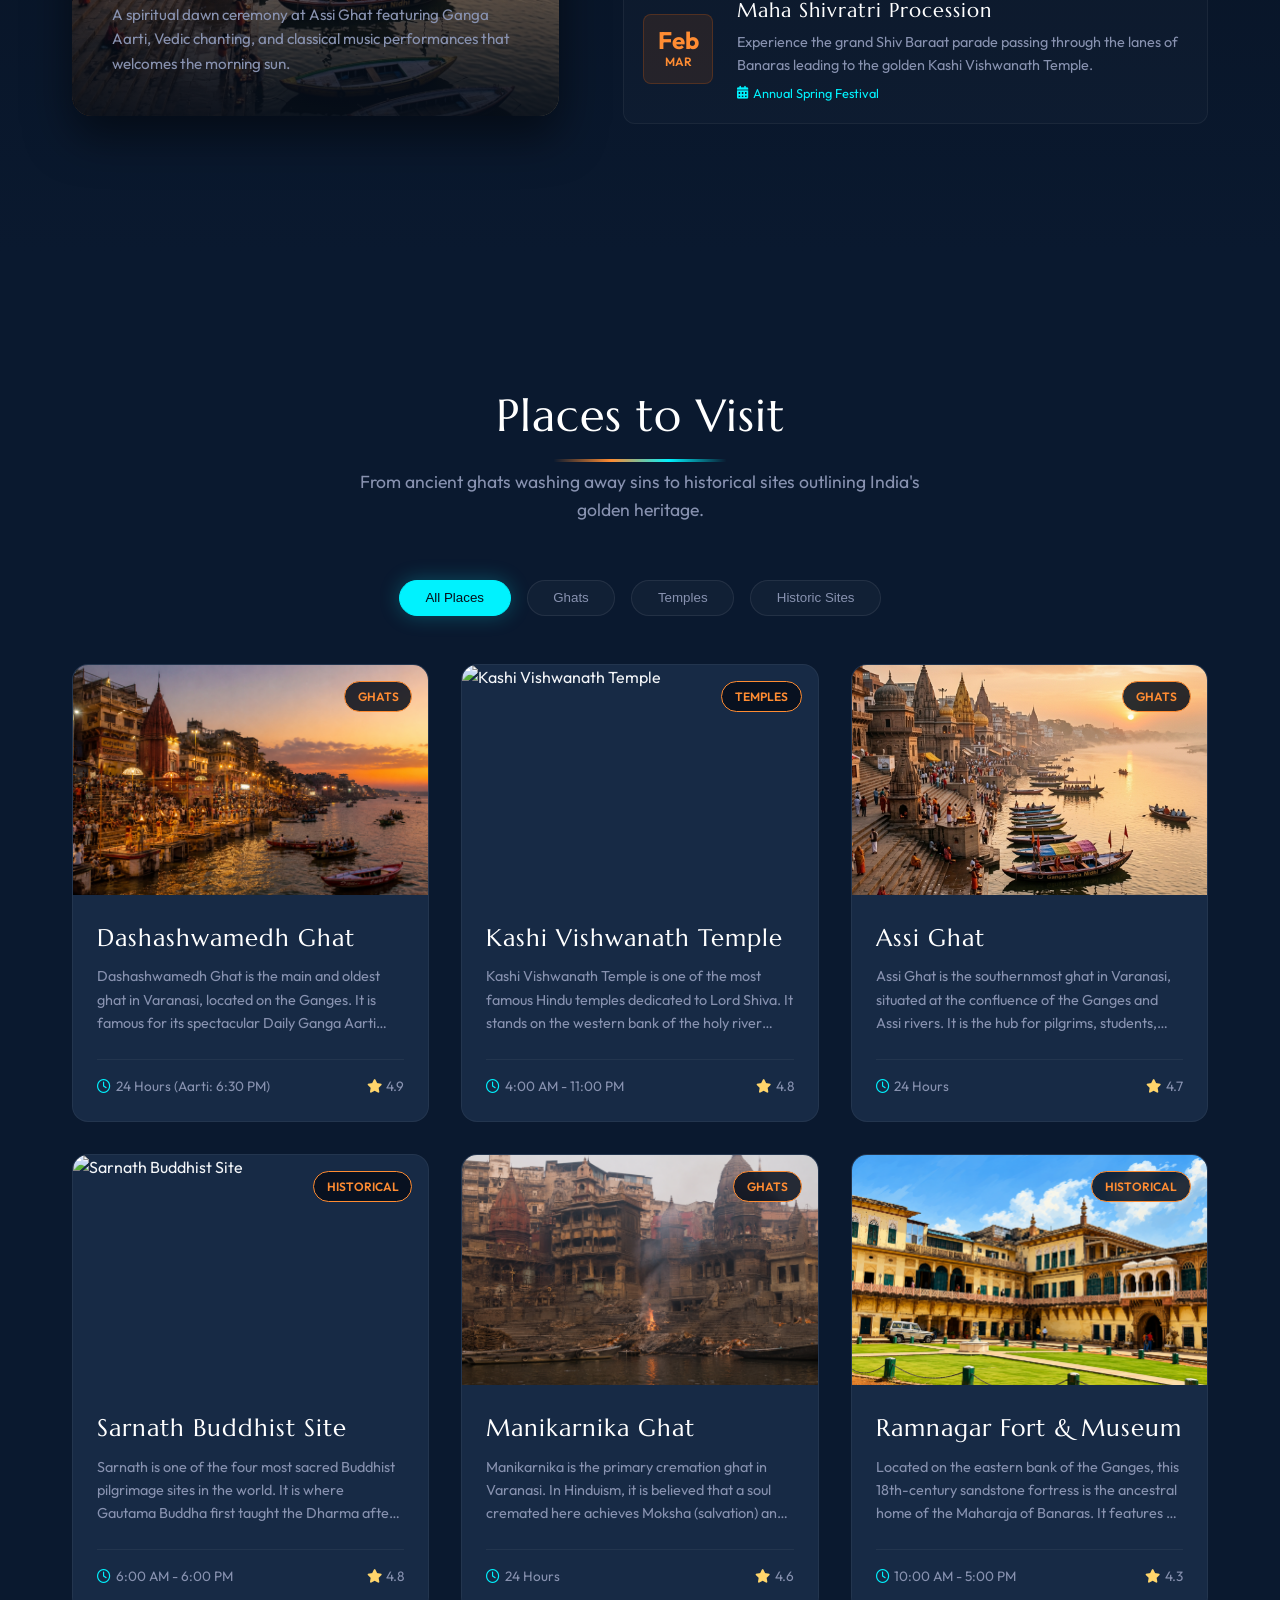
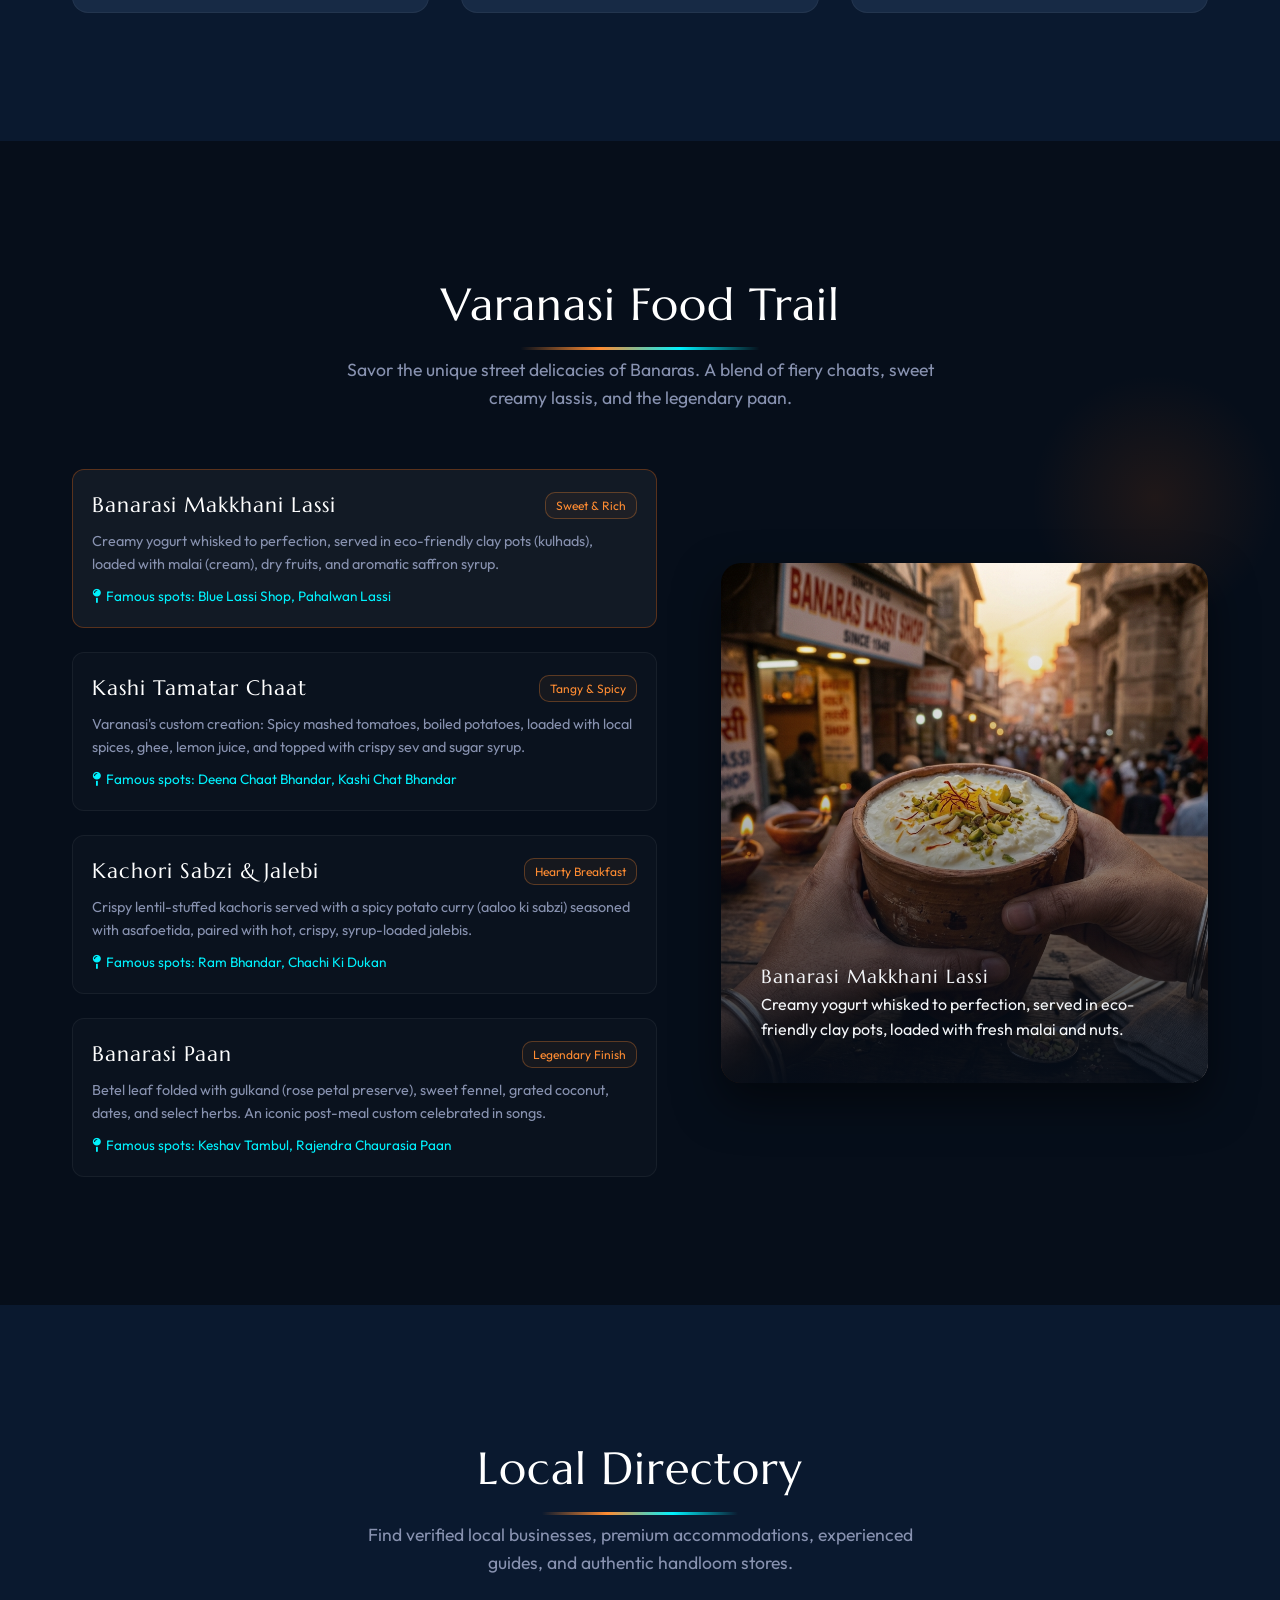
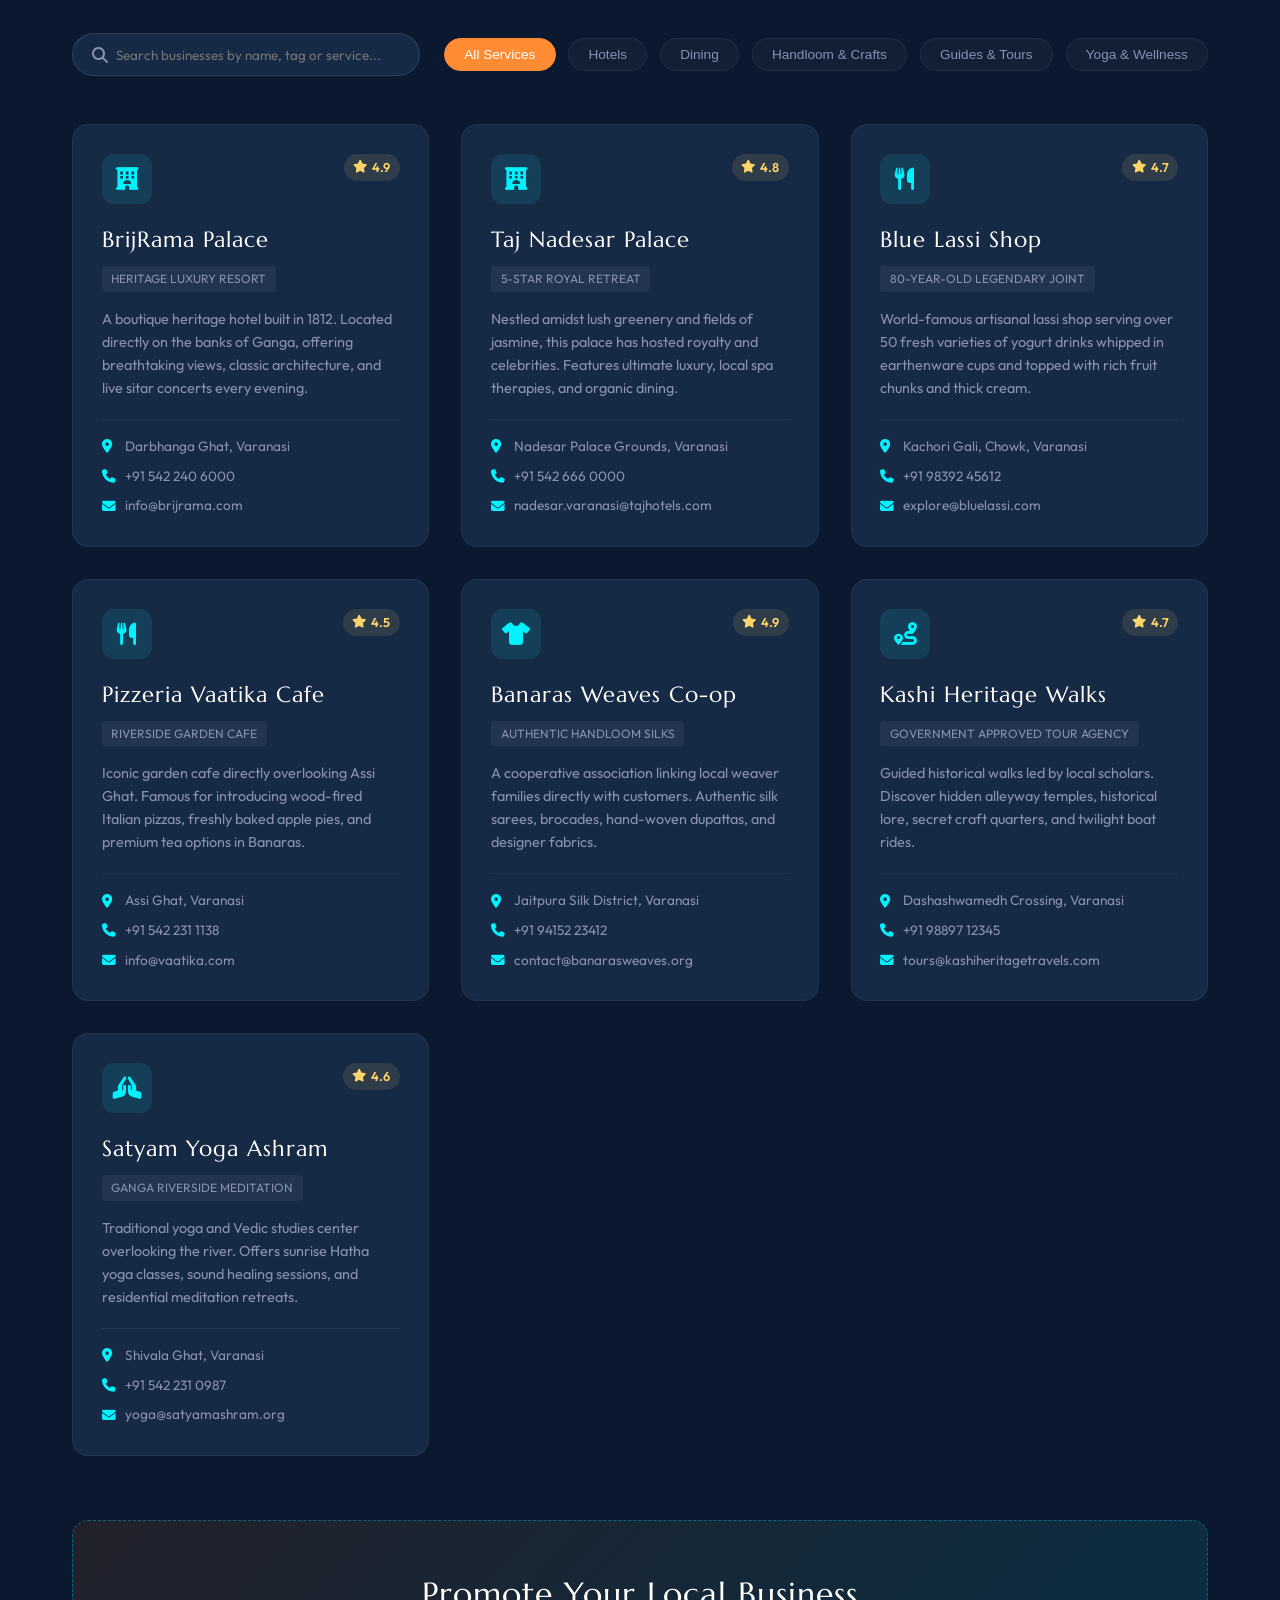
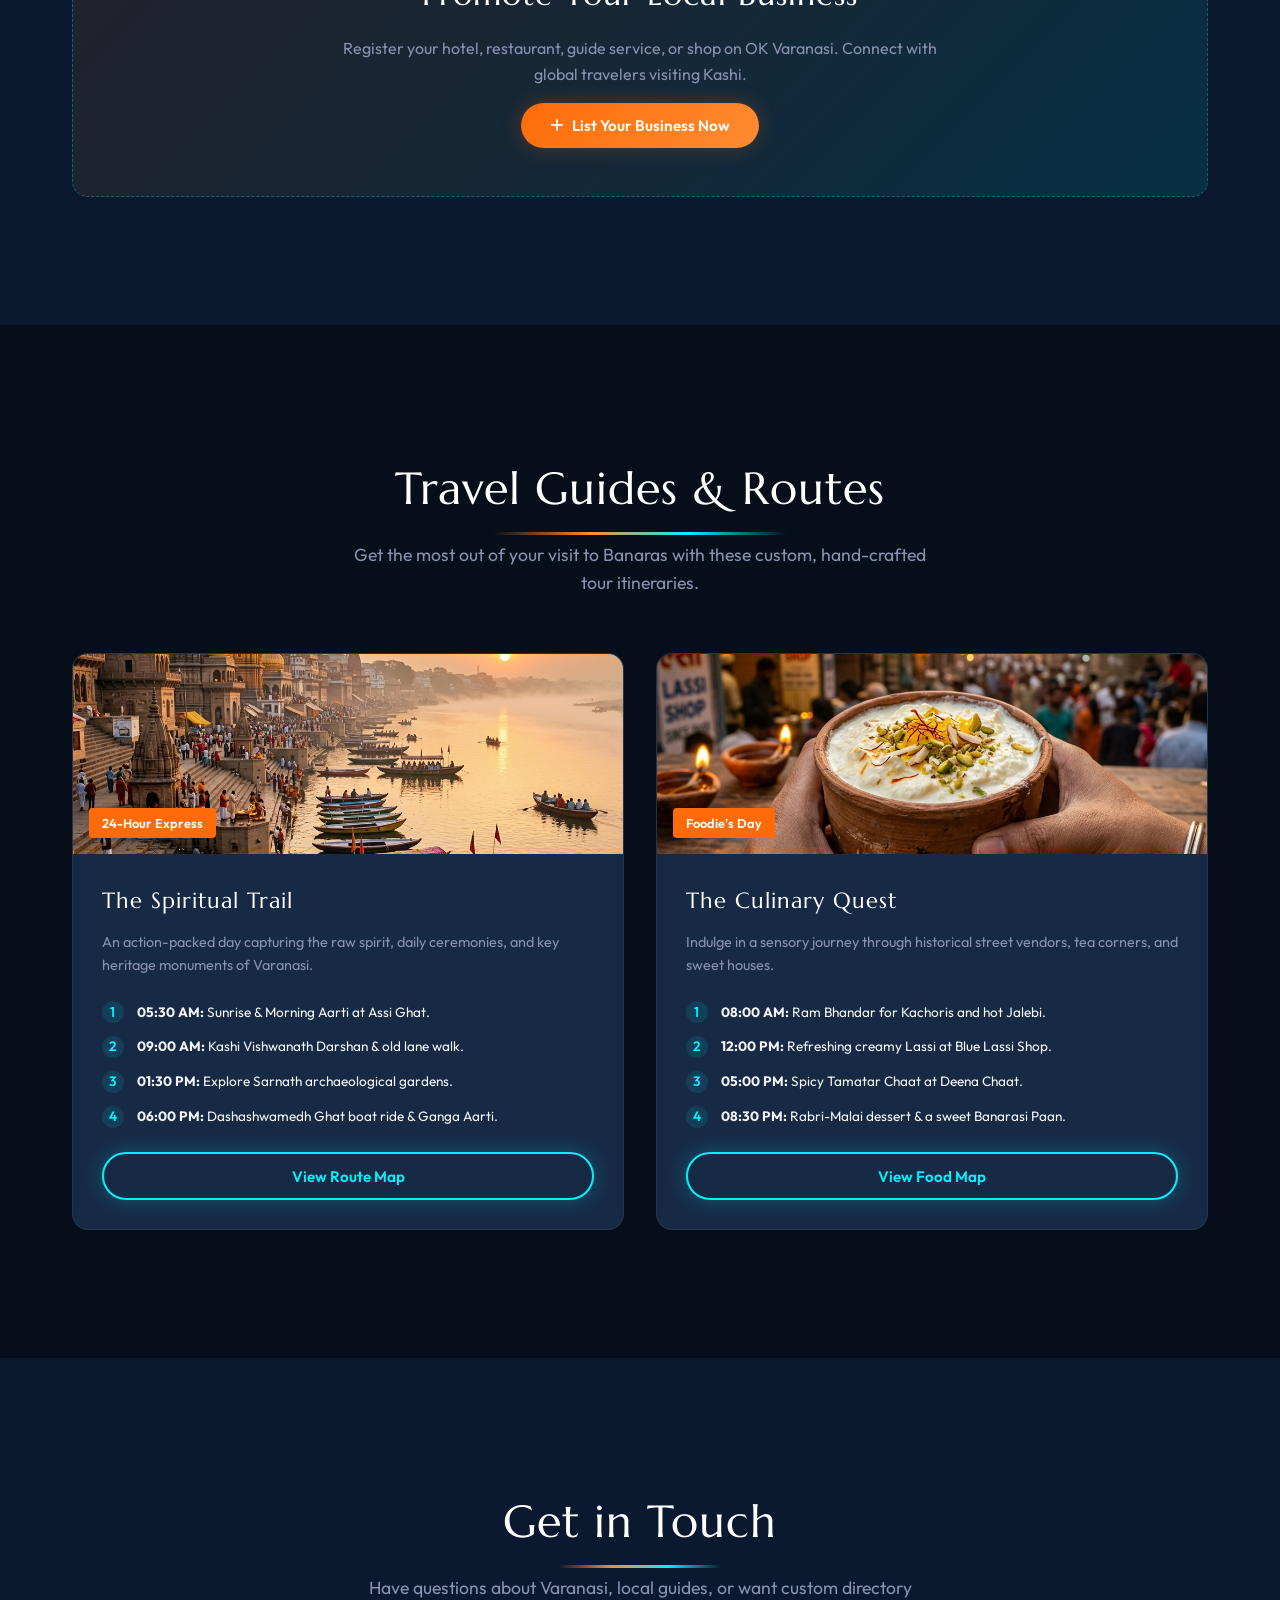
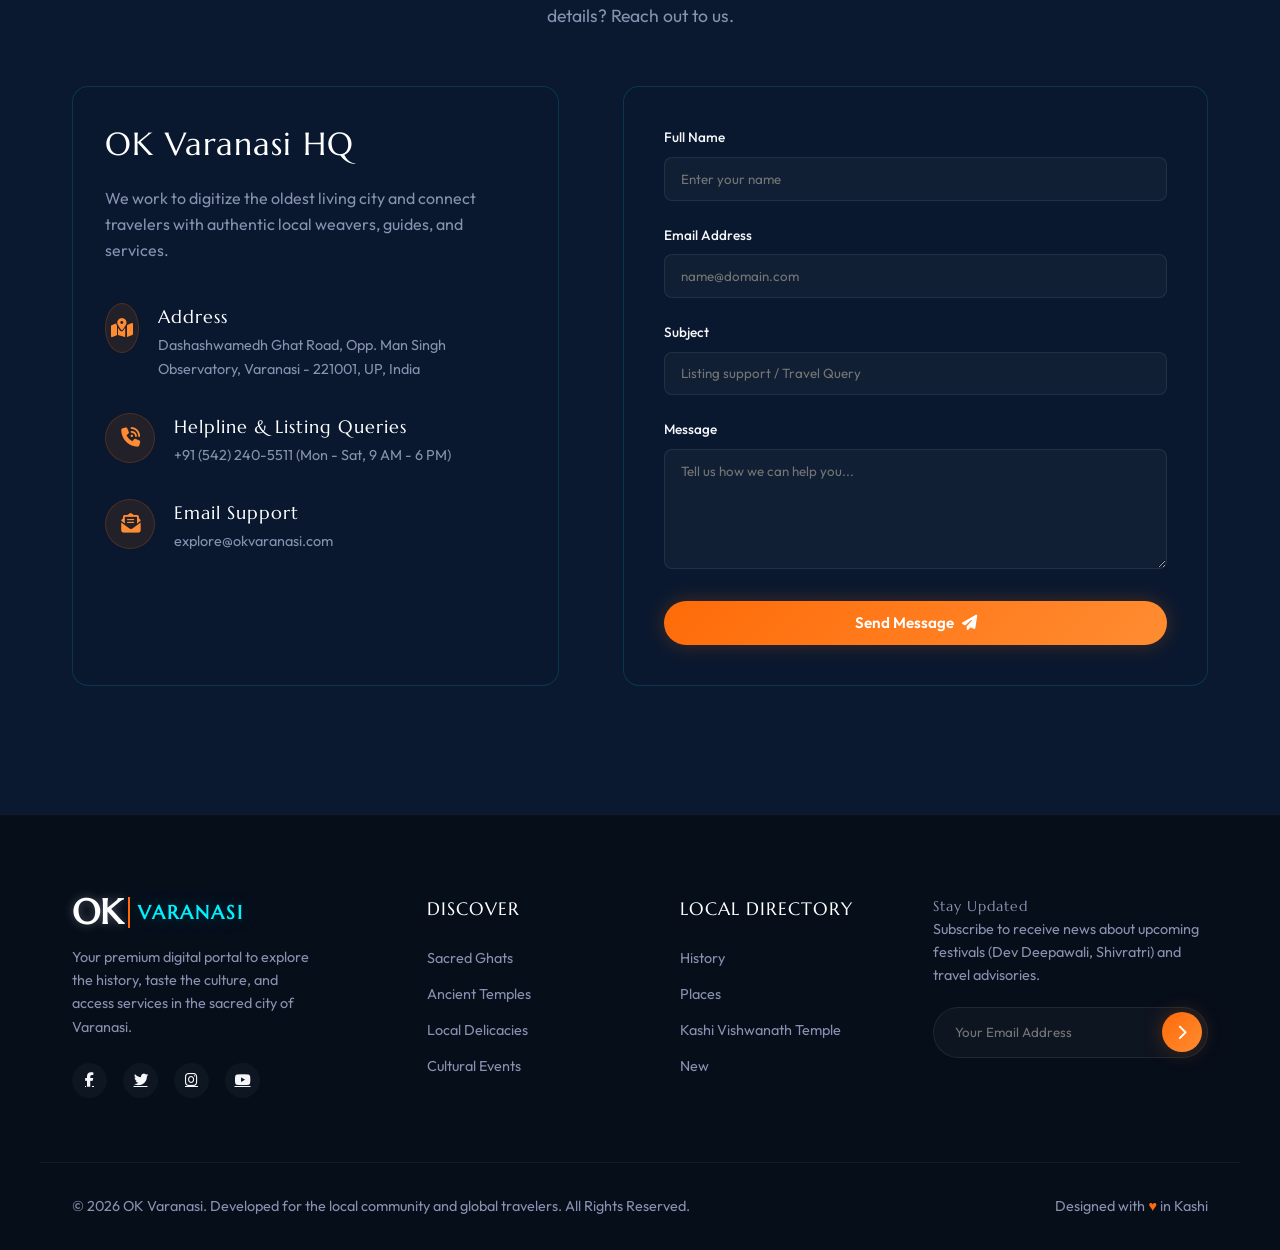
==== commit b7ee630f: "create history page create history page and  add information in this  page and some changes and atta" ====
--- a/index.html
+++ b/index.html
@@ -187,7 +187,7 @@
       
       <!-- Filter Tabs -->
       <div class="places-filters">
-        <button class="filter-btn active" data-filter="all" href="places.html">More Places</button>
+        <button class="filter-btn active" data-filter="all">All Places</button>
         <button class="filter-btn" data-filter="ghats">Ghats</button>
         <button class="filter-btn" data-filter="temples">Temples</button>
         <button class="filter-btn" data-filter="historical">Historic Sites</button>
@@ -462,10 +462,10 @@
       <div class="footer-links-col">
         <h4>Local Directory</h4>
         <ul>
-          <li><a href="#directory">Boutique Hotels</a></li>
-          <li><a href="#directory">Authentic Handlooms</a></li>
-          <li><a href="#directory">Certified Guides</a></li>
-          <li><a href="#directory">Yoga Centers</a></li>
+          <li><a href="history.html">History</a></li>
+          <li><a href="places.html">Places</a></li>
+          <li><a href="places/kashiviswanathtemple.html">Kashi Vishwanath Temple</a></li>
+          <li><a href="new.html">New</a></li>
         </ul>
       </div>
 
